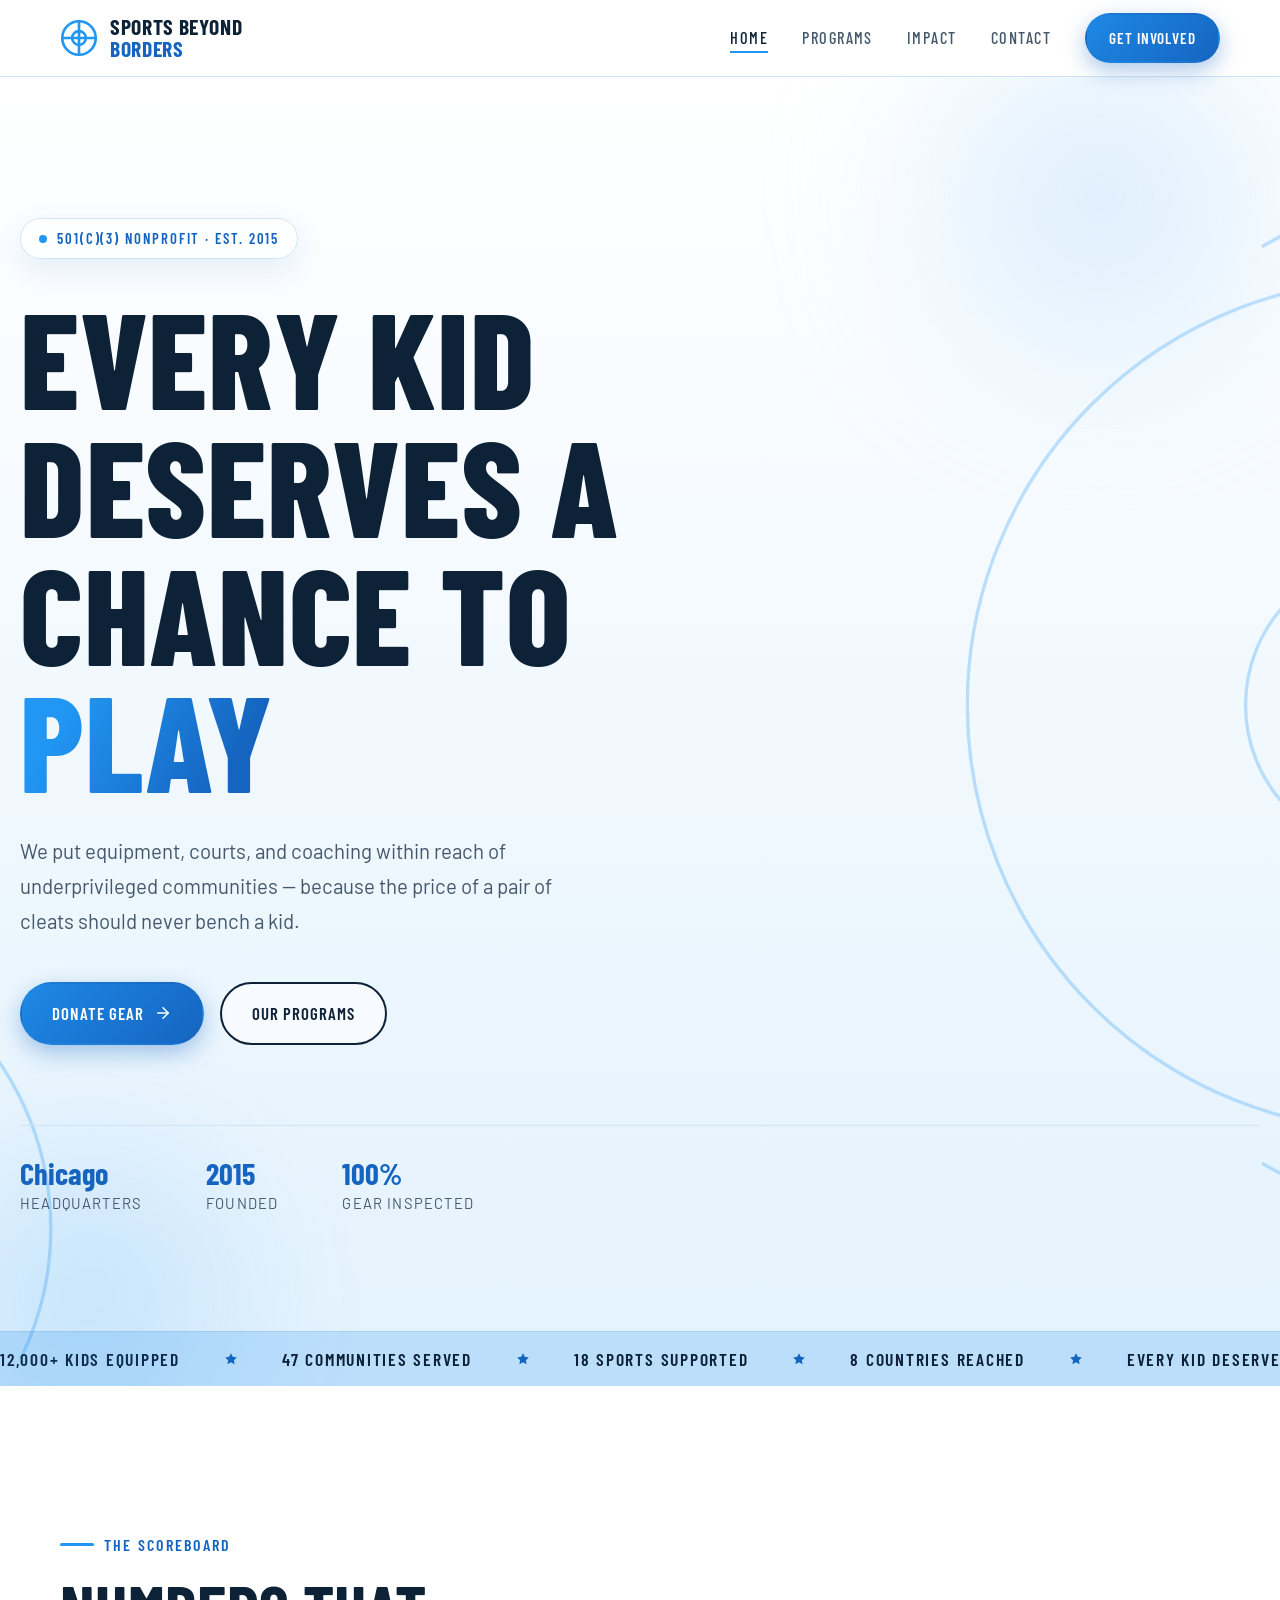
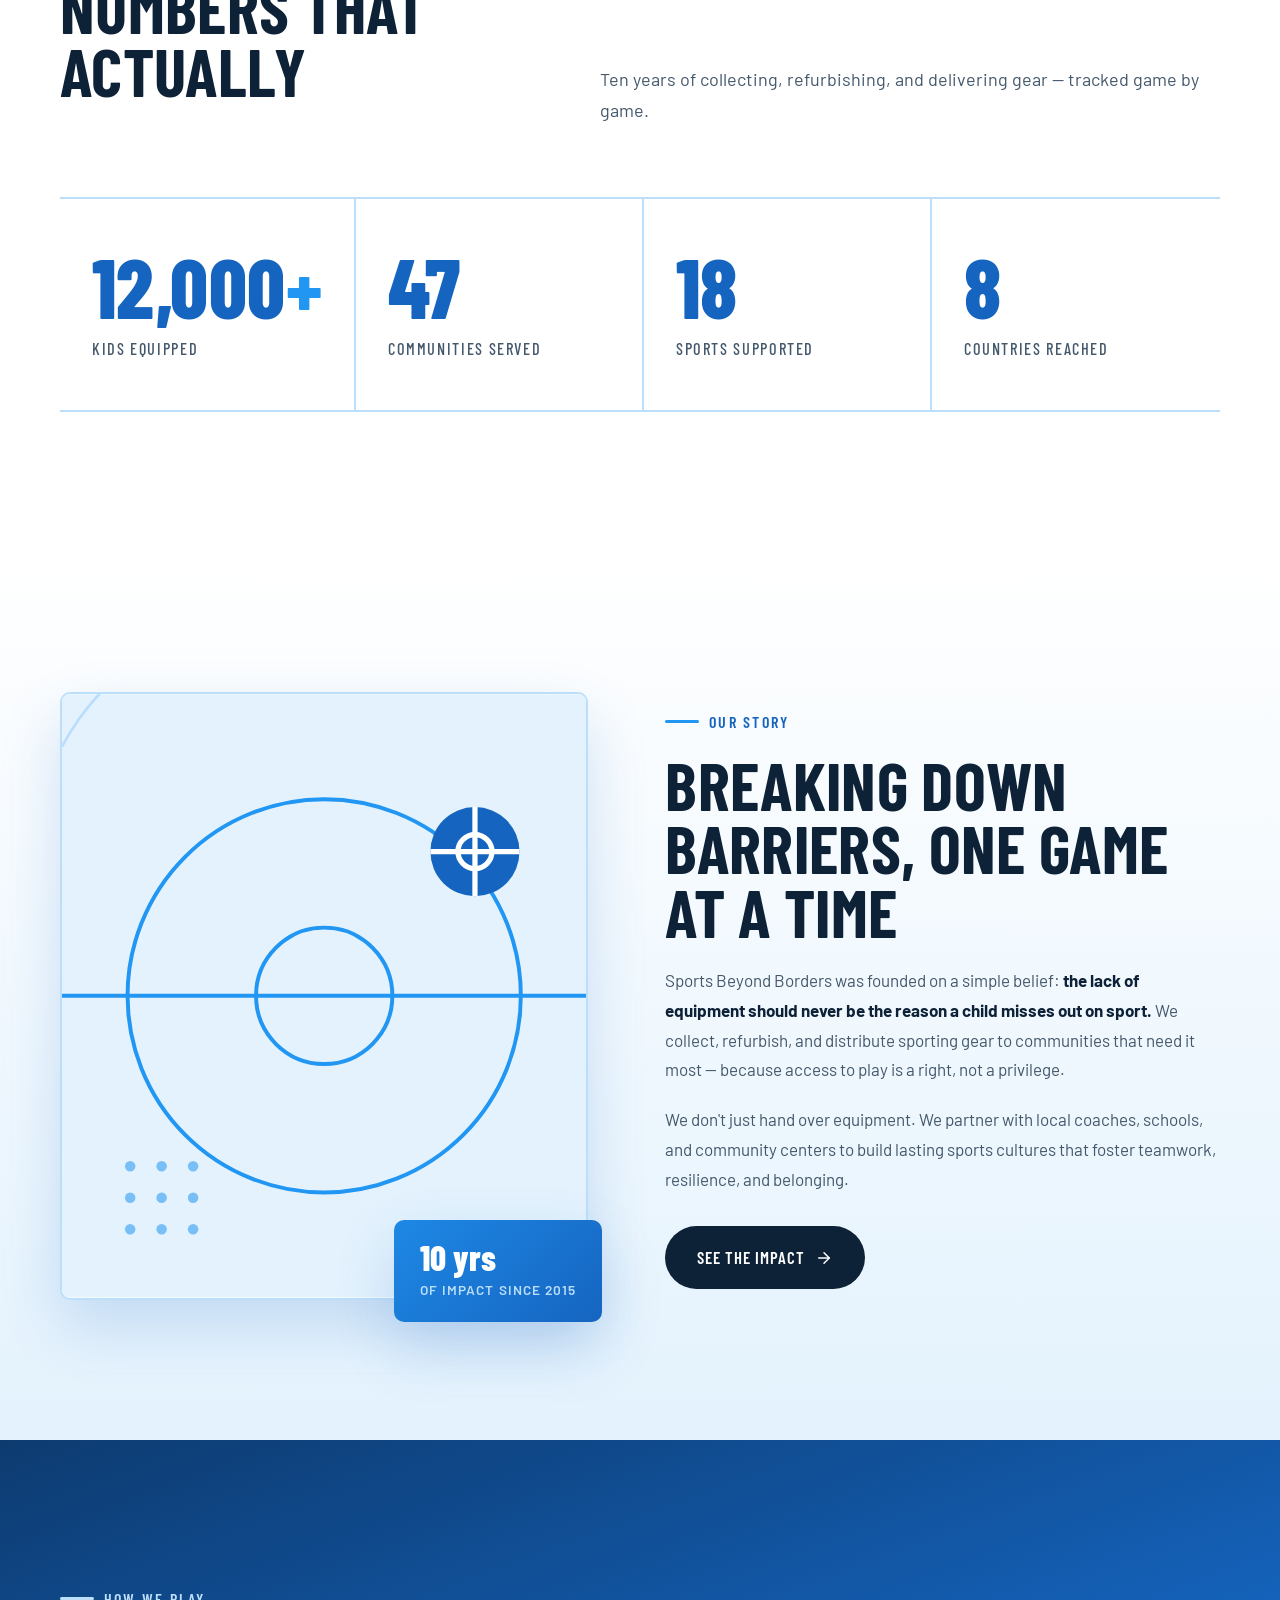
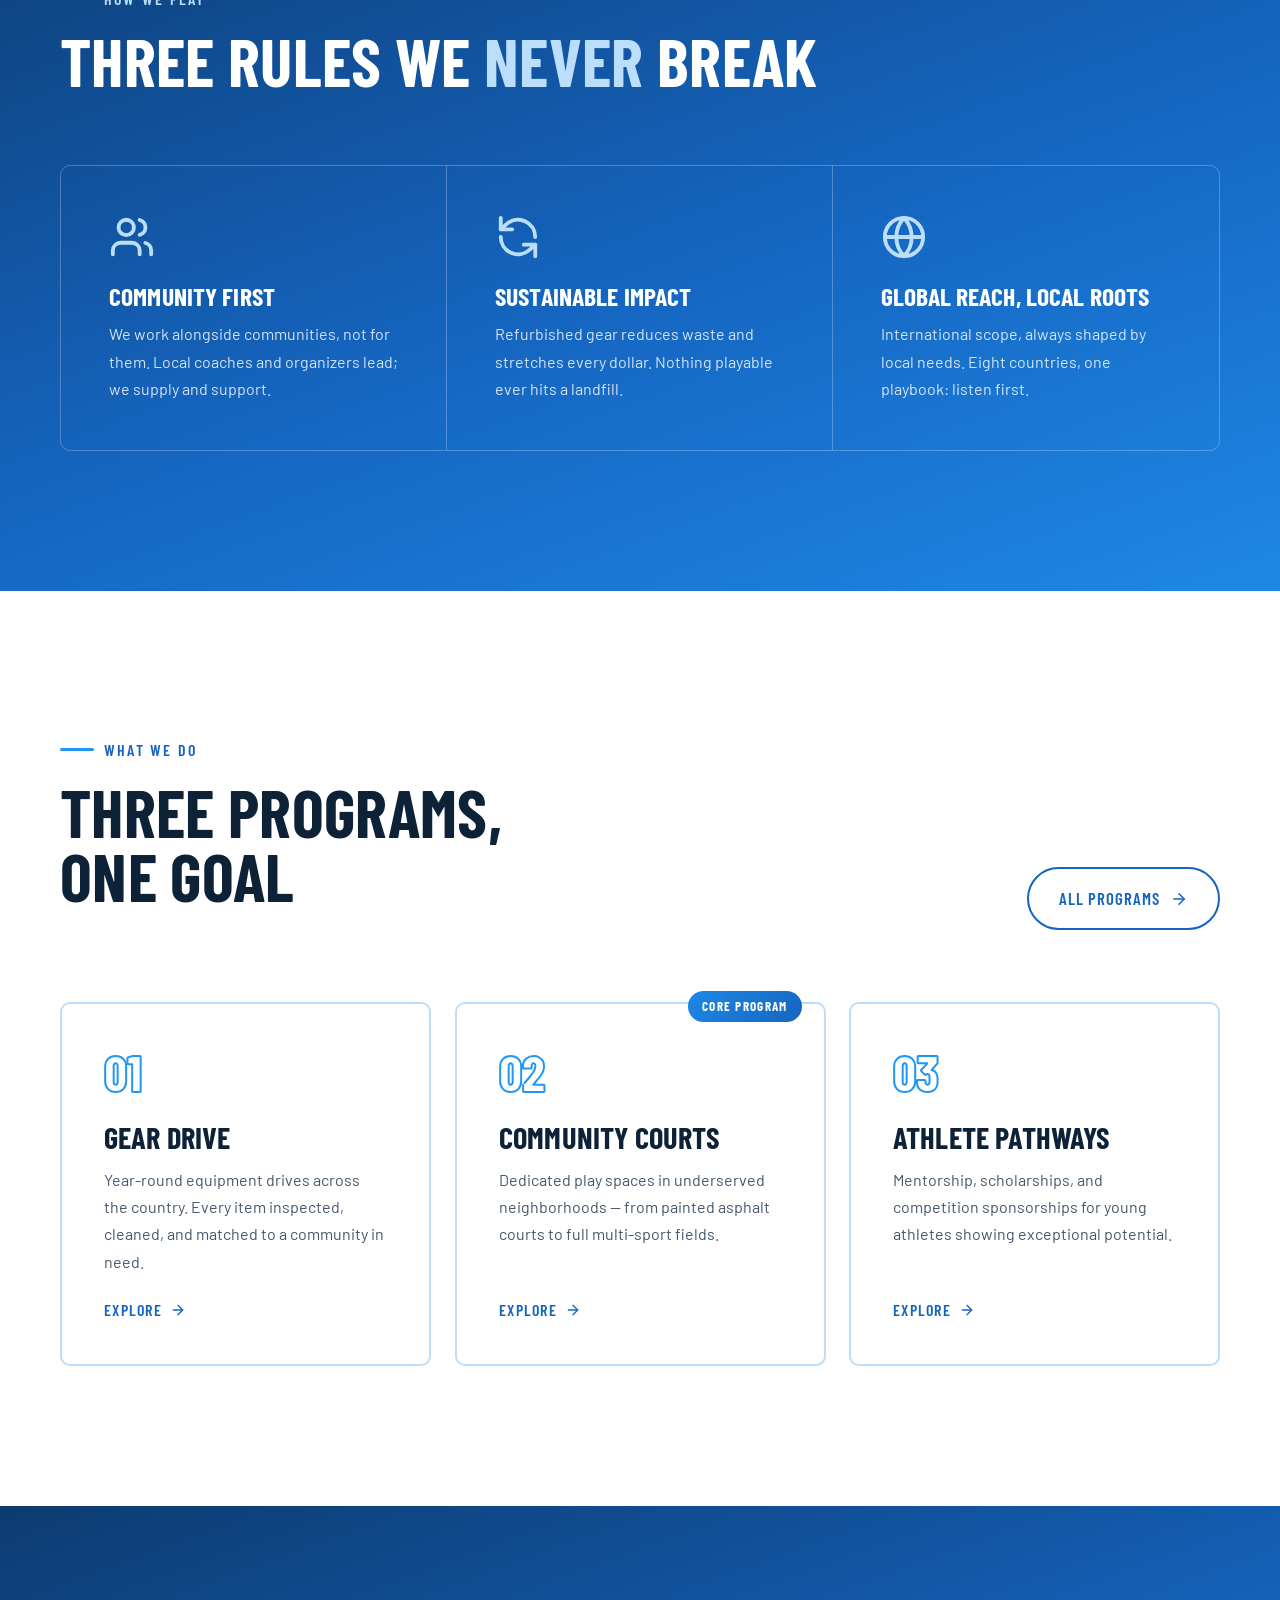
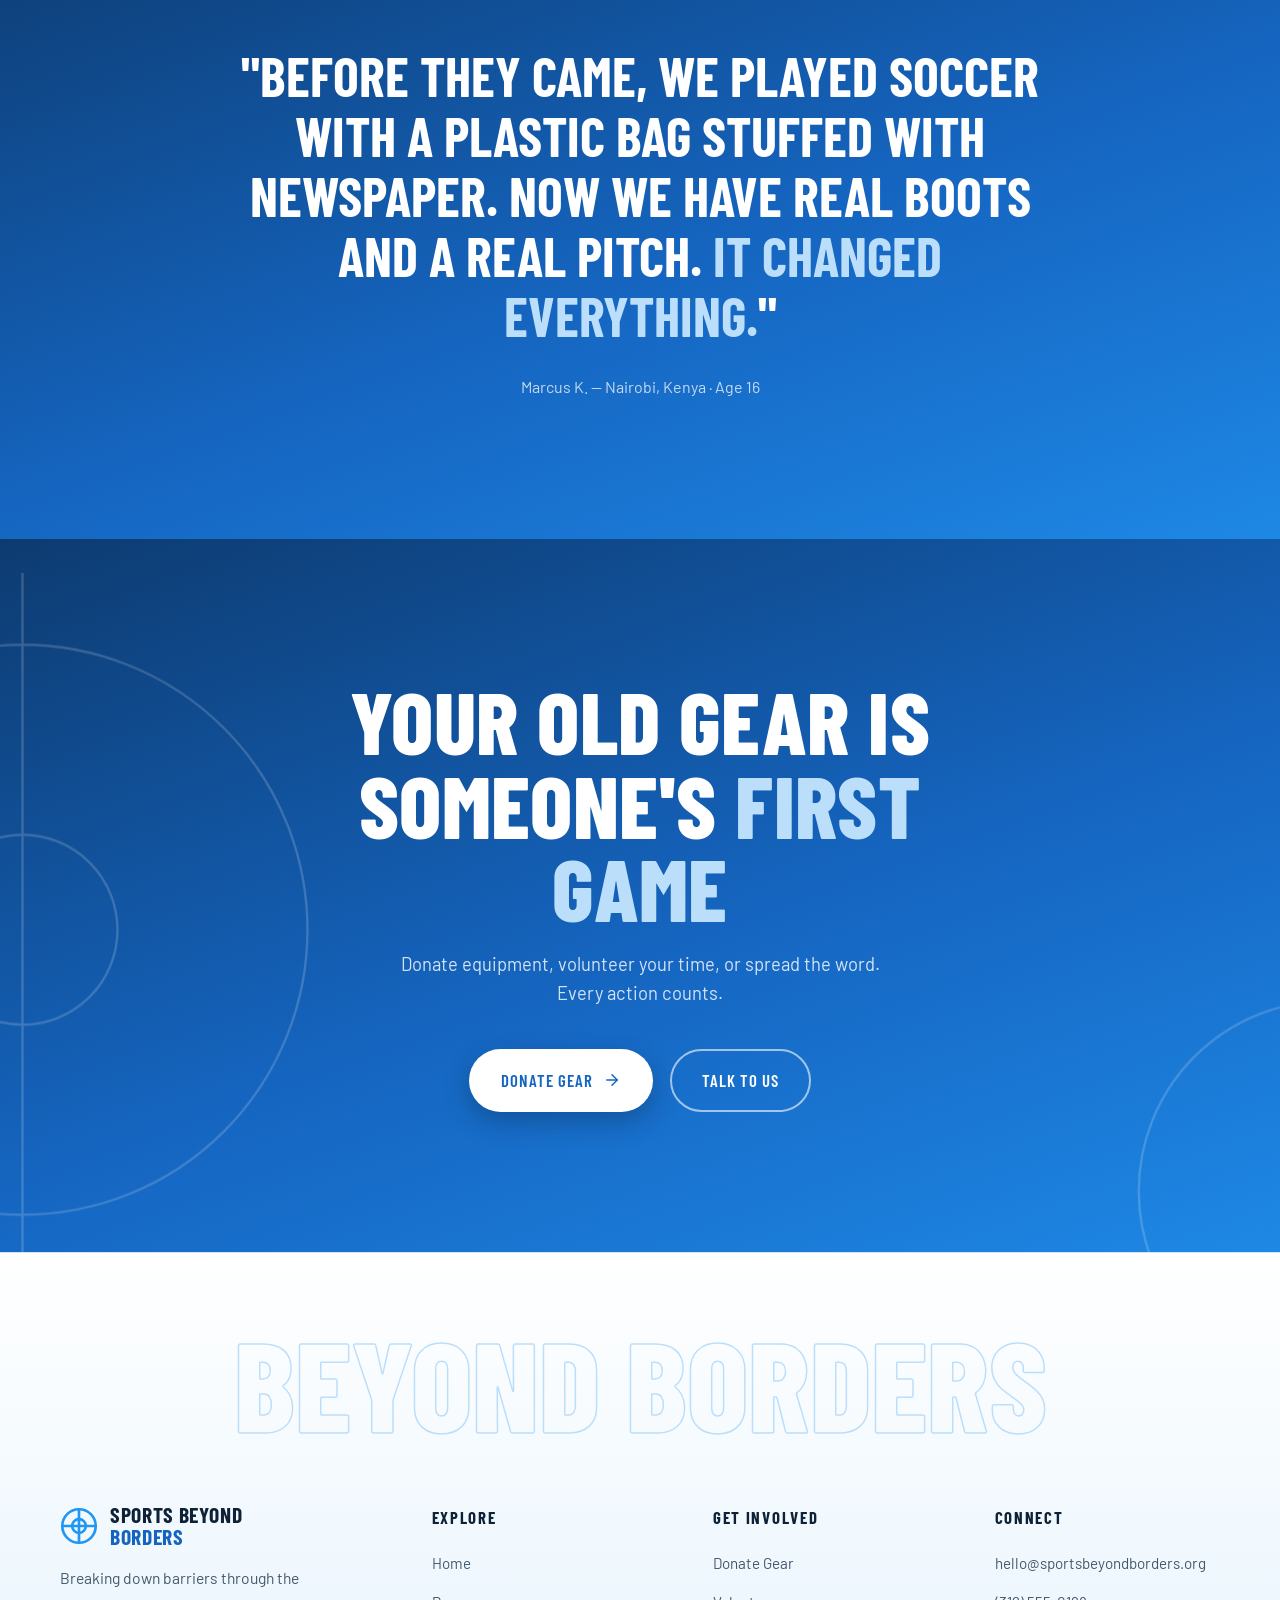
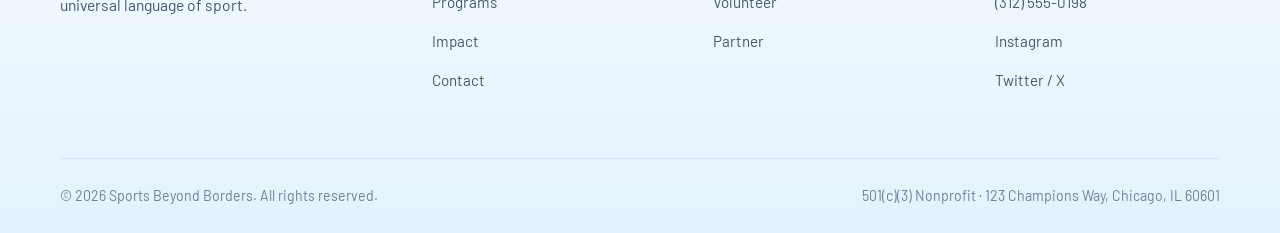
==== index.html @ edbbd021 "Rebrand to white & baby-blue palette; add signature motion Shift the palette back to the logo's whit" ====
<!DOCTYPE html>
<html lang="en">
<head>
  <meta charset="UTF-8" />
  <meta name="viewport" content="width=device-width, initial-scale=1.0" />
  <title>Sports Beyond Borders — Every Kid Deserves a Chance to Play</title>
  <meta name="description" content="Sports Beyond Borders is a 501(c)(3) nonprofit putting sports equipment, courts, and coaching within reach of underprivileged communities. 12,000+ kids equipped across 8 countries." />
  <meta property="og:title" content="Sports Beyond Borders" />
  <meta property="og:description" content="Every kid deserves a chance to play. Donate gear, volunteer, or partner with us." />
  <meta property="og:type" content="website" />
  <meta property="og:url" content="https://www.sportsbeyondborders.com/" />
  <meta name="theme-color" content="#E3F2FD" />
  <link rel="icon" href="data:image/svg+xml,%3Csvg xmlns='http://www.w3.org/2000/svg' viewBox='0 0 100 100'%3E%3Ccircle cx='50' cy='50' r='46' fill='%231E88E5'/%3E%3Cpath d='M4 50h92M50 4v92' stroke='white' stroke-width='6' fill='none'/%3E%3Ccircle cx='50' cy='50' r='20' fill='none' stroke='white' stroke-width='6'/%3E%3C/svg%3E" />
  <link rel="stylesheet" href="styles.css" />
  <link rel="preconnect" href="https://fonts.googleapis.com" />
  <link rel="preconnect" href="https://fonts.gstatic.com" crossorigin />
  <link href="https://fonts.googleapis.com/css2?family=Barlow+Condensed:wght@500;600;700;800&family=Barlow:wght@400;500;600;700&display=swap" rel="stylesheet" />
</head>
<body>

  <a class="skip-link" href="#main">Skip to main content</a>
  <div class="scroll-progress" aria-hidden="true"></div>

  <!-- NAV -->
  <header class="site-header">
    <div class="container nav-inner">
      <a href="index.html" class="logo" aria-label="Sports Beyond Borders — Home">
        <svg class="logo-mark" viewBox="0 0 100 100" aria-hidden="true">
          <circle cx="50" cy="50" r="44" fill="none" stroke="currentColor" stroke-width="7"/>
          <path d="M6 50h88M50 6v88" stroke="currentColor" stroke-width="7" fill="none"/>
          <circle cx="50" cy="50" r="18" fill="none" stroke="currentColor" stroke-width="7"/>
        </svg>
        <span>Sports Beyond<br/><em>Borders</em></span>
      </a>
      <nav aria-label="Primary">
        <ul class="nav-links">
          <li><a href="index.html" aria-current="page">Home</a></li>
          <li><a href="programs.html">Programs</a></li>
          <li><a href="impact.html">Impact</a></li>
          <li><a href="contact.html">Contact</a></li>
          <li><a href="donate.html" class="btn btn-flame">Get Involved</a></li>
        </ul>
      </nav>
      <button class="hamburger" aria-label="Toggle menu" aria-expanded="false" aria-controls="mobileMenu">
        <span></span><span></span><span></span>
      </button>
    </div>
    <nav class="mobile-menu" id="mobileMenu" aria-label="Mobile">
      <a href="index.html" aria-current="page">Home</a>
      <a href="programs.html">Programs</a>
      <a href="impact.html">Impact</a>
      <a href="contact.html">Contact</a>
      <a href="donate.html" class="btn btn-flame btn-full">Get Involved</a>
    </nav>
  </header>

  <main id="main">

    <!-- HERO -->
    <section class="hero">
      <div class="hero-glow" aria-hidden="true"></div>
      <div class="hero-court" aria-hidden="true">
        <svg viewBox="0 0 1440 800" preserveAspectRatio="xMidYMid slice" fill="none" stroke="currentColor" stroke-width="2">
          <circle cx="1180" cy="400" r="260"/>
          <circle cx="1180" cy="400" r="90"/>
          <line x1="1180" y1="0" x2="1180" y2="800"/>
          <path d="M1440 120 A 340 340 0 0 0 1100 120"/>
          <path d="M1440 680 A 340 340 0 0 1 1100 680"/>
          <circle cx="180" cy="720" r="180"/>
        </svg>
      </div>
      <div class="container hero-inner">
        <span class="hero-badge reveal"><span class="dot"></span> 501(c)(3) Nonprofit · Est. 2015</span>
        <h1 class="reveal" style="--d:.08s">Every kid<br/>deserves a<br/>chance to <span class="text-flame">play</span></h1>
        <p class="hero-sub reveal" style="--d:.16s">
          We put equipment, courts, and coaching within reach of underprivileged communities —
          because the price of a pair of cleats should never bench a kid.
        </p>
        <div class="hero-actions reveal" style="--d:.24s">
          <a href="donate.html" class="btn btn-flame">
            Donate Gear
            <svg viewBox="0 0 24 24" fill="none" stroke="currentColor" stroke-width="2" stroke-linecap="round" stroke-linejoin="round" aria-hidden="true"><path d="M5 12h14"/><path d="m12 5 7 7-7 7"/></svg>
          </a>
          <a href="programs.html" class="btn btn-outline-light">Our Programs</a>
        </div>
        <div class="hero-meta reveal" style="--d:.32s">
          <div class="hero-meta-item"><strong>Chicago</strong><span>Headquarters</span></div>
          <div class="hero-meta-item"><strong>2015</strong><span>Founded</span></div>
          <div class="hero-meta-item"><strong>100%</strong><span>Gear Inspected</span></div>
        </div>
      </div>
      <!-- TICKER -->
      <div class="ticker" aria-hidden="true">
        <div class="ticker-track">
          <span class="ticker-item">
            12,000+ kids equipped
            <svg viewBox="0 0 24 24" fill="currentColor"><polygon points="12 2 15.09 8.26 22 9.27 17 14.14 18.18 21.02 12 17.77 5.82 21.02 7 14.14 2 9.27 8.91 8.26 12 2"/></svg>
            47 communities served
            <svg viewBox="0 0 24 24" fill="currentColor"><polygon points="12 2 15.09 8.26 22 9.27 17 14.14 18.18 21.02 12 17.77 5.82 21.02 7 14.14 2 9.27 8.91 8.26 12 2"/></svg>
            18 sports supported
            <svg viewBox="0 0 24 24" fill="currentColor"><polygon points="12 2 15.09 8.26 22 9.27 17 14.14 18.18 21.02 12 17.77 5.82 21.02 7 14.14 2 9.27 8.91 8.26 12 2"/></svg>
            8 countries reached
            <svg viewBox="0 0 24 24" fill="currentColor"><polygon points="12 2 15.09 8.26 22 9.27 17 14.14 18.18 21.02 12 17.77 5.82 21.02 7 14.14 2 9.27 8.91 8.26 12 2"/></svg>
            every kid deserves a game
            <svg viewBox="0 0 24 24" fill="currentColor"><polygon points="12 2 15.09 8.26 22 9.27 17 14.14 18.18 21.02 12 17.77 5.82 21.02 7 14.14 2 9.27 8.91 8.26 12 2"/></svg>
          </span>
          <span class="ticker-item">
            12,000+ kids equipped
            <svg viewBox="0 0 24 24" fill="currentColor"><polygon points="12 2 15.09 8.26 22 9.27 17 14.14 18.18 21.02 12 17.77 5.82 21.02 7 14.14 2 9.27 8.91 8.26 12 2"/></svg>
            47 communities served
            <svg viewBox="0 0 24 24" fill="currentColor"><polygon points="12 2 15.09 8.26 22 9.27 17 14.14 18.18 21.02 12 17.77 5.82 21.02 7 14.14 2 9.27 8.91 8.26 12 2"/></svg>
            18 sports supported
            <svg viewBox="0 0 24 24" fill="currentColor"><polygon points="12 2 15.09 8.26 22 9.27 17 14.14 18.18 21.02 12 17.77 5.82 21.02 7 14.14 2 9.27 8.91 8.26 12 2"/></svg>
            8 countries reached
            <svg viewBox="0 0 24 24" fill="currentColor"><polygon points="12 2 15.09 8.26 22 9.27 17 14.14 18.18 21.02 12 17.77 5.82 21.02 7 14.14 2 9.27 8.91 8.26 12 2"/></svg>
            every kid deserves a game
            <svg viewBox="0 0 24 24" fill="currentColor"><polygon points="12 2 15.09 8.26 22 9.27 17 14.14 18.18 21.02 12 17.77 5.82 21.02 7 14.14 2 9.27 8.91 8.26 12 2"/></svg>
          </span>
        </div>
      </div>
    </section>

    <!-- STATS -->
    <section class="section" aria-label="Our impact in numbers">
      <div class="container">
        <div class="section-header split">
          <div>
            <span class="kicker">The Scoreboard</span>
            <h2 class="section-title">Numbers that<br/>actually <span class="text-outline">matter</span></h2>
          </div>
          <p class="section-sub">Ten years of collecting, refurbishing, and delivering gear — tracked game by game.</p>
        </div>
        <div class="stats-grid">
          <div class="stat-item reveal">
            <span class="stat-number"><span class="count" data-target="12000">0</span><span class="suffix">+</span></span>
            <span class="stat-label">Kids Equipped</span>
          </div>
          <div class="stat-item reveal" style="--d:.08s">
            <span class="stat-number"><span class="count" data-target="47">0</span></span>
            <span class="stat-label">Communities Served</span>
          </div>
          <div class="stat-item reveal" style="--d:.16s">
            <span class="stat-number"><span class="count" data-target="18">0</span></span>
            <span class="stat-label">Sports Supported</span>
          </div>
          <div class="stat-item reveal" style="--d:.24s">
            <span class="stat-number"><span class="count" data-target="8">0</span></span>
            <span class="stat-label">Countries Reached</span>
          </div>
        </div>
      </div>
    </section>

    <!-- STORY / ABOUT -->
    <section class="section section-ice" id="story">
      <div class="container story-grid">
        <div class="story-visual reveal">
          <div class="story-panel" aria-hidden="true">
            <svg viewBox="0 0 400 460" fill="none">
              <rect width="400" height="460" fill="#E3F2FD"/>
              <circle cx="200" cy="230" r="150" stroke="#2196F3" stroke-width="3"/>
              <circle cx="200" cy="230" r="52" stroke="#2196F3" stroke-width="3"/>
              <line x1="0" y1="230" x2="400" y2="230" stroke="#2196F3" stroke-width="3"/>
              <path d="M0 40 A 190 190 0 0 1 190 -60" stroke="#90CAF9" stroke-width="2" opacity="0.5"/>
              <path d="M400 420 A 190 190 0 0 1 210 520" stroke="#90CAF9" stroke-width="2" opacity="0.5"/>
              <circle cx="315" cy="120" r="34" fill="#1565C0"/>
              <path d="M281 120h68M315 86v68" stroke="#FFFFFF" stroke-width="4"/>
              <circle cx="315" cy="120" r="13" fill="none" stroke="#FFFFFF" stroke-width="4"/>
              <g fill="#2196F3" opacity="0.55">
                <circle cx="52" cy="360" r="4"/><circle cx="76" cy="360" r="4"/><circle cx="100" cy="360" r="4"/>
                <circle cx="52" cy="384" r="4"/><circle cx="76" cy="384" r="4"/><circle cx="100" cy="384" r="4"/>
                <circle cx="52" cy="408" r="4"/><circle cx="76" cy="408" r="4"/><circle cx="100" cy="408" r="4"/>
              </g>
            </svg>
          </div>
          <div class="story-badge">
            <strong>10 yrs</strong>
            <span>of impact since 2015</span>
          </div>
        </div>
        <div class="story-text">
          <span class="kicker">Our Story</span>
          <h2 class="section-title">Breaking down barriers, one game at a time</h2>
          <p>
            Sports Beyond Borders was founded on a simple belief: <strong>the lack of equipment should
            never be the reason a child misses out on sport.</strong> We collect, refurbish, and distribute
            sporting gear to communities that need it most — because access to play is a right, not a privilege.
          </p>
          <p>
            We don't just hand over equipment. We partner with local coaches, schools, and community
            centers to build lasting sports cultures that foster teamwork, resilience, and belonging.
          </p>
          <a href="impact.html" class="btn btn-blue" style="margin-top:12px">
            See The Impact
            <svg viewBox="0 0 24 24" fill="none" stroke="currentColor" stroke-width="2" stroke-linecap="round" stroke-linejoin="round" aria-hidden="true"><path d="M5 12h14"/><path d="m12 5 7 7-7 7"/></svg>
          </a>
        </div>
      </div>
    </section>

    <!-- VALUES -->
    <section class="section section-dark" aria-label="Our values">
      <div class="container">
        <div class="section-header">
          <span class="kicker">How We Play</span>
          <h2 class="section-title">Three rules we <span class="text-flame">never</span> break</h2>
        </div>
        <div class="values-grid">
          <div class="value-card reveal">
            <div class="value-icon">
              <svg viewBox="0 0 24 24" fill="none" stroke="currentColor" stroke-width="2" stroke-linecap="round" stroke-linejoin="round"><path d="M16 21v-2a4 4 0 0 0-4-4H6a4 4 0 0 0-4 4v2"/><circle cx="9" cy="7" r="4"/><path d="M22 21v-2a4 4 0 0 0-3-3.87"/><path d="M16 3.13a4 4 0 0 1 0 7.75"/></svg>
            </div>
            <h3>Community First</h3>
            <p>We work alongside communities, not for them. Local coaches and organizers lead; we supply and support.</p>
          </div>
          <div class="value-card reveal" style="--d:.1s">
            <div class="value-icon">
              <svg viewBox="0 0 24 24" fill="none" stroke="currentColor" stroke-width="2" stroke-linecap="round" stroke-linejoin="round"><path d="M3 2v6h6"/><path d="M21 12A9 9 0 0 0 6 5.3L3 8"/><path d="M21 22v-6h-6"/><path d="M3 12a9 9 0 0 0 15 6.7l3-2.7"/></svg>
            </div>
            <h3>Sustainable Impact</h3>
            <p>Refurbished gear reduces waste and stretches every dollar. Nothing playable ever hits a landfill.</p>
          </div>
          <div class="value-card reveal" style="--d:.2s">
            <div class="value-icon">
              <svg viewBox="0 0 24 24" fill="none" stroke="currentColor" stroke-width="2" stroke-linecap="round" stroke-linejoin="round"><circle cx="12" cy="12" r="10"/><path d="M12 2a14.5 14.5 0 0 0 0 20 14.5 14.5 0 0 0 0-20"/><path d="M2 12h20"/></svg>
            </div>
            <h3>Global Reach, Local Roots</h3>
            <p>International scope, always shaped by local needs. Eight countries, one playbook: listen first.</p>
          </div>
        </div>
      </div>
    </section>

    <!-- PROGRAMS TEASER -->
    <section class="section">
      <div class="container">
        <div class="section-header split">
          <div>
            <span class="kicker">What We Do</span>
            <h2 class="section-title">Three programs,<br/>one goal</h2>
          </div>
          <a href="programs.html" class="btn btn-outline">
            All Programs
            <svg viewBox="0 0 24 24" fill="none" stroke="currentColor" stroke-width="2" stroke-linecap="round" stroke-linejoin="round" aria-hidden="true"><path d="M5 12h14"/><path d="m12 5 7 7-7 7"/></svg>
          </a>
        </div>
        <div class="programs-grid">
          <a href="programs.html#gear-drive" class="program-card reveal">
            <span class="program-num">01</span>
            <h3>Gear Drive</h3>
            <p>Year-round equipment drives across the country. Every item inspected, cleaned, and matched to a community in need.</p>
            <span class="program-link">Explore
              <svg viewBox="0 0 24 24" fill="none" stroke="currentColor" stroke-width="2" stroke-linecap="round" stroke-linejoin="round" aria-hidden="true"><path d="M5 12h14"/><path d="m12 5 7 7-7 7"/></svg>
            </span>
          </a>
          <a href="programs.html#community-courts" class="program-card reveal" style="--d:.1s">
            <span class="program-tag">Core Program</span>
            <span class="program-num">02</span>
            <h3>Community Courts</h3>
            <p>Dedicated play spaces in underserved neighborhoods — from painted asphalt courts to full multi-sport fields.</p>
            <span class="program-link">Explore
              <svg viewBox="0 0 24 24" fill="none" stroke="currentColor" stroke-width="2" stroke-linecap="round" stroke-linejoin="round" aria-hidden="true"><path d="M5 12h14"/><path d="m12 5 7 7-7 7"/></svg>
            </span>
          </a>
          <a href="programs.html#athlete-pathways" class="program-card reveal" style="--d:.2s">
            <span class="program-num">03</span>
            <h3>Athlete Pathways</h3>
            <p>Mentorship, scholarships, and competition sponsorships for young athletes showing exceptional potential.</p>
            <span class="program-link">Explore
              <svg viewBox="0 0 24 24" fill="none" stroke="currentColor" stroke-width="2" stroke-linecap="round" stroke-linejoin="round" aria-hidden="true"><path d="M5 12h14"/><path d="m12 5 7 7-7 7"/></svg>
            </span>
          </a>
        </div>
      </div>
    </section>

    <!-- PULL QUOTE -->
    <section class="section section-dark">
      <div class="container pull-quote reveal">
        <blockquote>
          "Before they came, we played soccer with a plastic bag stuffed with newspaper.
          Now we have real boots and a real pitch. <em>It changed everything.</em>"
        </blockquote>
        <cite>Marcus K. — Nairobi, Kenya · Age 16</cite>
      </div>
    </section>

    <!-- CTA -->
    <section class="cta-banner">
      <div class="hero-court" aria-hidden="true">
        <svg viewBox="0 0 1440 600" preserveAspectRatio="xMidYMid slice" fill="none" stroke="currentColor" stroke-width="2">
          <circle cx="200" cy="300" r="240"/>
          <circle cx="200" cy="300" r="80"/>
          <line x1="200" y1="0" x2="200" y2="600"/>
          <circle cx="1300" cy="520" r="160"/>
        </svg>
      </div>
      <div class="container cta-inner">
        <h2 class="reveal">Your old gear is<br/>someone's <span class="text-flame">first game</span></h2>
        <p class="reveal" style="--d:.1s">Donate equipment, volunteer your time, or spread the word. Every action counts.</p>
        <div class="cta-actions reveal" style="--d:.2s">
          <a href="donate.html" class="btn btn-flame">Donate Gear
            <svg viewBox="0 0 24 24" fill="none" stroke="currentColor" stroke-width="2" stroke-linecap="round" stroke-linejoin="round" aria-hidden="true"><path d="M5 12h14"/><path d="m12 5 7 7-7 7"/></svg>
          </a>
          <a href="contact.html" class="btn btn-outline-light">Talk To Us</a>
        </div>
      </div>
    </section>

  </main>

  <!-- FOOTER -->
  <footer class="site-footer">
    <div class="footer-word" aria-hidden="true">Beyond Borders</div>
    <div class="container">
      <div class="footer-inner">
        <div class="footer-brand">
          <a href="index.html" class="logo" aria-label="Sports Beyond Borders — Home">
            <svg class="logo-mark" viewBox="0 0 100 100" aria-hidden="true">
              <circle cx="50" cy="50" r="44" fill="none" stroke="currentColor" stroke-width="7"/>
              <path d="M6 50h88M50 6v88" stroke="currentColor" stroke-width="7" fill="none"/>
              <circle cx="50" cy="50" r="18" fill="none" stroke="currentColor" stroke-width="7"/>
            </svg>
            <span>Sports Beyond<br/><em>Borders</em></span>
          </a>
          <p>Breaking down barriers through the universal language of sport.</p>
        </div>
        <div class="footer-col">
          <h4>Explore</h4>
          <ul>
            <li><a href="index.html">Home</a></li>
            <li><a href="programs.html">Programs</a></li>
            <li><a href="impact.html">Impact</a></li>
            <li><a href="contact.html">Contact</a></li>
          </ul>
        </div>
        <div class="footer-col">
          <h4>Get Involved</h4>
          <ul>
            <li><a href="donate.html">Donate Gear</a></li>
            <li><a href="donate.html#volunteer">Volunteer</a></li>
            <li><a href="donate.html#partner">Partner</a></li>
          </ul>
        </div>
        <div class="footer-col">
          <h4>Connect</h4>
          <ul>
            <li><a href="mailto:hello@sportsbeyondborders.org">hello@sportsbeyondborders.org</a></li>
            <li><a href="tel:+13125550198">(312) 555-0198</a></li>
            <li><a href="#" rel="noopener">Instagram</a></li>
            <li><a href="#" rel="noopener">Twitter / X</a></li>
          </ul>
        </div>
      </div>
      <div class="footer-bottom">
        <p>© 2026 Sports Beyond Borders. All rights reserved.</p>
        <p>501(c)(3) Nonprofit · 123 Champions Way, Chicago, IL 60601</p>
      </div>
    </div>
  </footer>

  <script src="script.js"></script>
</body>
</html>
---- styles.css ----
/* ============================================================
   SPORTS BEYOND BORDERS — Sport Editorial, White & Baby Blue
   ============================================================ */

*, *::before, *::after { box-sizing: border-box; margin: 0; padding: 0; }

:root {
  /* Logo palette — white & baby blue, evolved */
  --white: #FFFFFF;
  --ice: #E3F2FD;          /* pale blue tint */
  --baby: #BBDEFB;         /* baby blue */
  --sky: #90CAF9;
  --blue: #2196F3;         /* brand blue */
  --blue-deep: #1565C0;    /* buttons / links / accents on light */
  --blue-navy: #0D3B70;    /* dark end of gradient sections */
  --navy: #0D2137;         /* headings / text */
  --slate: #44586C;        /* muted body text */
  --line: #CDE4F9;
  --line-light: rgba(255,255,255,0.25);

  --grad-blue: linear-gradient(160deg, var(--blue-navy) 0%, var(--blue-deep) 55%, #1E88E5 100%);
  --grad-btn: linear-gradient(135deg, #1E88E5, var(--blue-deep));
  --grad-sky: linear-gradient(180deg, var(--white) 0%, var(--ice) 100%);

  --font-display: 'Barlow Condensed', 'Arial Narrow', sans-serif;
  --font-body: 'Barlow', system-ui, sans-serif;

  --radius: 10px;
  --shadow: 0 10px 30px rgba(21, 101, 192, 0.10);
  --shadow-lg: 0 26px 60px rgba(21, 101, 192, 0.18);

  --space-section: clamp(88px, 12vw, 140px);
  --dur: 0.25s;
  --ease: cubic-bezier(0.22, 1, 0.36, 1);
}

html { scroll-behavior: smooth; }

body {
  font-family: var(--font-body);
  color: var(--navy);
  background: var(--white);
  line-height: 1.6;
  font-size: 1.0625rem;
  overflow-x: hidden;
  -webkit-font-smoothing: antialiased;
}

img, svg { display: block; max-width: 100%; }
a { text-decoration: none; color: inherit; }
ul { list-style: none; }
button { font-family: inherit; }

.container {
  max-width: 1240px;
  margin: 0 auto;
  padding: 0 clamp(20px, 4vw, 40px);
}

.section { padding: var(--space-section) 0; }
.section-dark { background: var(--grad-blue); color: var(--white); }
.section-ice { background: var(--grad-sky); }

/* Accessibility helpers */
.skip-link {
  position: absolute;
  left: -999px;
  top: 0;
  z-index: 999;
  background: var(--blue-deep);
  color: var(--white);
  font-weight: 700;
  padding: 12px 20px;
}
.skip-link:focus { left: 0; }

:focus-visible {
  outline: 3px solid var(--blue-deep);
  outline-offset: 3px;
}
.section-dark :focus-visible, .cta-banner :focus-visible, .contact-form :focus-visible {
  outline-color: var(--baby);
}

/* Scroll progress */
.scroll-progress {
  position: fixed;
  top: 0; left: 0;
  height: 3px;
  width: 0;
  background: linear-gradient(90deg, var(--baby), var(--blue-deep));
  z-index: 300;
  pointer-events: none;
}

/* ---- TYPE ---- */
.display, h1, h2, h3, .stat-number, .big-number {
  font-family: var(--font-display);
  text-transform: uppercase;
  line-height: 0.95;
  letter-spacing: 0.005em;
  font-weight: 700;
}

.kicker {
  display: inline-flex;
  align-items: center;
  gap: 10px;
  font-family: var(--font-display);
  text-transform: uppercase;
  font-weight: 600;
  font-size: 1rem;
  letter-spacing: 0.14em;
  color: var(--blue-deep);
  margin-bottom: 18px;
}
.kicker::before {
  content: '';
  width: 34px;
  height: 3px;
  background: var(--blue);
  border-radius: 2px;
}
.section-dark .kicker, .page-hero .kicker { color: var(--baby); }
.section-dark .kicker::before, .page-hero .kicker::before { background: var(--baby); }
.page-hero .kicker { color: var(--blue-deep); }
.page-hero .kicker::before { background: var(--blue); }

.section-title {
  font-size: clamp(2.4rem, 5.4vw, 4.2rem);
  margin-bottom: 22px;
}
.section-sub {
  color: var(--slate);
  font-size: 1.125rem;
  max-width: 620px;
  line-height: 1.7;
}
.section-dark .section-sub { color: rgba(255,255,255,0.82); }

.section-header { margin-bottom: clamp(44px, 6vw, 72px); }
.section-header.split {
  display: flex;
  align-items: flex-end;
  justify-content: space-between;
  gap: 32px;
  flex-wrap: wrap;
}

.text-outline {
  color: transparent;
  -webkit-text-stroke: 2px currentColor;
}
/* Accent word — gradient blue on light, baby blue on blue sections */
.text-flame {
  background: linear-gradient(120deg, var(--blue) 20%, var(--blue-deep) 80%);
  -webkit-background-clip: text;
  background-clip: text;
  color: transparent;
}
.section-dark .text-flame,
.cta-banner .text-flame {
  background: none;
  color: var(--baby);
}
.text-blue { color: var(--blue-deep); }

/* ---- BUTTONS ---- */
.btn {
  display: inline-flex;
  align-items: center;
  justify-content: center;
  gap: 10px;
  padding: 16px 30px;
  font-family: var(--font-display);
  text-transform: uppercase;
  font-weight: 600;
  font-size: 1.05rem;
  letter-spacing: 0.06em;
  border: 2px solid transparent;
  border-radius: 50px;
  cursor: pointer;
  transition: transform var(--dur) var(--ease), background var(--dur), color var(--dur), border-color var(--dur), box-shadow var(--dur);
}
.btn svg { width: 18px; height: 18px; transition: transform var(--dur) var(--ease); }
.btn:hover svg { transform: translateX(4px); }

.btn-flame {
  background: var(--grad-btn);
  color: var(--white);
  box-shadow: 0 8px 22px rgba(21, 101, 192, 0.35);
}
.btn-flame:hover { transform: translateY(-2px); box-shadow: 0 14px 30px rgba(21, 101, 192, 0.45); }
.btn-blue { background: var(--navy); color: var(--white); }
.btn-blue:hover { background: var(--blue-deep); transform: translateY(-2px); box-shadow: var(--shadow); }
.btn-outline { border-color: var(--blue-deep); color: var(--blue-deep); background: transparent; }
.btn-outline:hover { background: var(--blue-deep); color: var(--white); }
.btn-outline-light { border-color: var(--navy); color: var(--navy); background: rgba(255,255,255,0.6); }
.btn-outline-light:hover { background: var(--navy); color: var(--white); }
.section-dark .btn-outline-light,
.cta-banner .btn-outline-light {
  border-color: rgba(255,255,255,0.6);
  color: var(--white);
  background: transparent;
}
.section-dark .btn-outline-light:hover,
.cta-banner .btn-outline-light:hover { background: var(--white); color: var(--blue-deep); border-color: var(--white); }
.cta-banner .btn-flame {
  background: var(--white);
  color: var(--blue-deep);
  box-shadow: 0 10px 26px rgba(7, 30, 60, 0.3);
}
.btn-full { width: 100%; }

/* Magnetic buttons (JS sets --mx/--my) */
.magnetic { will-change: transform; }

/* ---- HEADER / NAV ---- */
.site-header {
  position: sticky;
  top: 0;
  z-index: 200;
  background: rgba(255,255,255,0.85);
  backdrop-filter: blur(14px);
  border-bottom: 1px solid var(--line);
  color: var(--navy);
}
.nav-inner {
  display: flex;
  align-items: center;
  justify-content: space-between;
  height: 76px;
  gap: 24px;
}
.logo {
  display: flex;
  align-items: center;
  gap: 12px;
  font-family: var(--font-display);
  text-transform: uppercase;
  font-weight: 700;
  font-size: 1.35rem;
  letter-spacing: 0.03em;
  line-height: 1;
}
.logo-mark {
  width: 38px;
  height: 38px;
  flex-shrink: 0;
  color: var(--blue);
}
.logo span em { font-style: normal; color: var(--blue-deep); }

.nav-links {
  display: flex;
  align-items: center;
  gap: 34px;
}
.nav-links a:not(.btn) {
  font-family: var(--font-display);
  text-transform: uppercase;
  font-weight: 500;
  font-size: 1.02rem;
  letter-spacing: 0.09em;
  color: var(--slate);
  padding: 6px 0;
  position: relative;
  transition: color var(--dur);
}
.nav-links a:not(.btn)::after {
  content: '';
  position: absolute;
  left: 0; bottom: 0;
  width: 100%;
  height: 2px;
  background: var(--blue);
  transform: scaleX(0);
  transform-origin: left;
  transition: transform var(--dur) var(--ease);
}
.nav-links a:not(.btn):hover,
.nav-links a[aria-current="page"] { color: var(--navy); }
.nav-links a:not(.btn):hover::after,
.nav-links a[aria-current="page"]::after { transform: scaleX(1); }
.nav-links .btn { padding: 11px 22px; font-size: 0.95rem; }

.hamburger {
  display: none;
  flex-direction: column;
  justify-content: center;
  gap: 6px;
  width: 44px;
  height: 44px;
  background: none;
  border: none;
  cursor: pointer;
  align-items: center;
}
.hamburger span {
  display: block;
  width: 26px;
  height: 2px;
  background: var(--navy);
  transition: transform var(--dur) var(--ease), opacity var(--dur);
}
.hamburger[aria-expanded="true"] span:nth-child(1) { transform: translateY(8px) rotate(45deg); }
.hamburger[aria-expanded="true"] span:nth-child(2) { opacity: 0; }
.hamburger[aria-expanded="true"] span:nth-child(3) { transform: translateY(-8px) rotate(-45deg); }

.mobile-menu {
  display: none;
  background: var(--white);
  border-top: 1px solid var(--line);
  padding: 12px 24px 28px;
}
.mobile-menu.open { display: block; }
.mobile-menu a {
  display: block;
  padding: 14px 4px;
  font-family: var(--font-display);
  text-transform: uppercase;
  font-weight: 600;
  font-size: 1.3rem;
  letter-spacing: 0.06em;
  color: var(--slate);
  border-bottom: 1px solid var(--line);
}
.mobile-menu a:hover, .mobile-menu a[aria-current="page"] { color: var(--blue-deep); }
.mobile-menu .btn { margin-top: 18px; border: none; color: var(--white); }

/* ---- TICKER / MARQUEE ---- */
.ticker {
  overflow: hidden;
  background: var(--baby);
  color: var(--navy);
  border-top: 1px solid rgba(13, 33, 55, 0.08);
  padding: 13px 0;
  white-space: nowrap;
}
.ticker-track {
  display: inline-flex;
  align-items: center;
  gap: 44px;
  padding-right: 44px;
  animation: ticker 28s linear infinite;
  will-change: transform;
}
.ticker-item {
  display: inline-flex;
  align-items: center;
  gap: 44px;
  font-family: var(--font-display);
  text-transform: uppercase;
  font-weight: 600;
  font-size: 1.1rem;
  letter-spacing: 0.1em;
}
.ticker-item svg { width: 14px; height: 14px; flex-shrink: 0; color: var(--blue-deep); }
@keyframes ticker {
  from { transform: translateX(0); }
  to   { transform: translateX(-50%); }
}

/* ---- FLOATING BLOBS ---- */
.hero::before, .hero::after,
.page-hero::before, .page-hero::after {
  content: '';
  position: absolute;
  border-radius: 50%;
  filter: blur(60px);
  opacity: 0.55;
  pointer-events: none;
  animation: float 14s ease-in-out infinite alternate;
}
.hero::before, .page-hero::before {
  width: 520px; height: 520px;
  background: radial-gradient(circle, var(--baby), transparent 70%);
  top: -140px; right: -80px;
}
.hero::after, .page-hero::after {
  width: 420px; height: 420px;
  background: radial-gradient(circle, rgba(33,150,243,0.35), transparent 70%);
  bottom: -120px; left: -120px;
  animation-delay: -7s;
}
@keyframes float {
  from { transform: translate3d(0, 0, 0) scale(1); }
  to   { transform: translate3d(40px, 36px, 0) scale(1.12); }
}

/* ---- HERO (HOME) ---- */
.hero {
  position: relative;
  background: var(--grad-sky);
  color: var(--navy);
  overflow: hidden;
}
.hero-court {
  position: absolute;
  inset: 0;
  pointer-events: none;
  color: var(--blue);
  opacity: 0.28;
  will-change: transform;
}
.hero-court svg { width: 100%; height: 100%; }
.hero-glow { display: none; }
.hero-inner {
  position: relative;
  z-index: 2;
  padding: clamp(84px, 11vw, 150px) 0 clamp(72px, 9vw, 120px);
}
.hero-badge {
  display: inline-flex;
  align-items: center;
  gap: 10px;
  border: 1px solid var(--line);
  background: rgba(255,255,255,0.75);
  border-radius: 50px;
  padding: 8px 18px;
  font-family: var(--font-display);
  text-transform: uppercase;
  font-weight: 600;
  font-size: 0.92rem;
  letter-spacing: 0.13em;
  color: var(--blue-deep);
  margin-bottom: 34px;
  box-shadow: var(--shadow);
}
.hero-badge .dot {
  width: 8px; height: 8px;
  border-radius: 50%;
  background: var(--blue);
  animation: pulse 2.4s ease-in-out infinite;
}
@keyframes pulse {
  0%, 100% { box-shadow: 0 0 0 0 rgba(33,150,243,0.5); }
  50% { box-shadow: 0 0 0 7px rgba(33,150,243,0); }
}
.hero h1 {
  font-size: clamp(3.4rem, 10.5vw, 8.5rem);
  font-weight: 800;
  max-width: 12ch;
  margin-bottom: 30px;
}
/* Split-headline animation (JS wraps words in .w > .c spans) */
.split-ready .w { display: inline-block; overflow: hidden; vertical-align: top; }
.split-ready .c {
  display: inline-block;
  transform: translateY(110%);
  animation: riseIn 0.7s var(--ease) forwards;
  animation-delay: var(--cd, 0s);
}
@keyframes riseIn { to { transform: translateY(0); } }
.hero-sub {
  font-size: clamp(1.1rem, 1.6vw, 1.3rem);
  color: var(--slate);
  max-width: 560px;
  line-height: 1.7;
  margin-bottom: 44px;
}
.hero-actions { display: flex; gap: 16px; flex-wrap: wrap; }
.hero-meta {
  display: flex;
  gap: clamp(28px, 5vw, 64px);
  margin-top: clamp(48px, 7vw, 80px);
  padding-top: 32px;
  border-top: 1px solid var(--line);
  flex-wrap: wrap;
}
.hero-meta-item strong {
  display: block;
  font-family: var(--font-display);
  font-weight: 700;
  font-size: 1.9rem;
  line-height: 1;
  color: var(--blue-deep);
}
.hero-meta-item span {
  font-size: 0.92rem;
  color: var(--slate);
  text-transform: uppercase;
  letter-spacing: 0.08em;
}

/* ---- PAGE HERO (SUBPAGES) ---- */
.page-hero {
  position: relative;
  background: var(--grad-sky);
  color: var(--navy);
  overflow: hidden;
  padding: clamp(68px, 9vw, 120px) 0;
}
.page-hero .hero-court { opacity: 0.22; }
.page-hero h1 {
  font-size: clamp(3rem, 8.5vw, 6.5rem);
  font-weight: 800;
  max-width: 14ch;
  margin-bottom: 22px;
  position: relative;
  z-index: 2;
}
.page-hero .section-sub {
  position: relative;
  z-index: 2;
}
.page-hero .kicker { position: relative; z-index: 2; }

/* ---- STATS ---- */
.stats-grid {
  display: grid;
  grid-template-columns: repeat(4, 1fr);
  border-top: 2px solid var(--baby);
}
.stat-item {
  padding: clamp(28px, 4vw, 48px) clamp(18px, 2.5vw, 32px);
  border-bottom: 2px solid var(--baby);
  border-right: 2px solid var(--baby);
  transition: background var(--dur);
}
.stat-item:hover { background: var(--ice); }
.stat-item:nth-child(4n) { border-right: none; }
.stat-number {
  font-size: clamp(3rem, 6.5vw, 5.4rem);
  font-weight: 800;
  color: var(--blue-deep);
  display: flex;
  align-items: baseline;
}
.stat-number .suffix { color: var(--blue); }
.stat-label {
  display: block;
  margin-top: 10px;
  font-family: var(--font-display);
  text-transform: uppercase;
  letter-spacing: 0.1em;
  font-weight: 500;
  font-size: 1.02rem;
  color: var(--slate);
}

/* ---- STORY / ABOUT ---- */
.story-grid {
  display: grid;
  grid-template-columns: 1fr 1.05fr;
  gap: clamp(40px, 6vw, 88px);
  align-items: center;
}
.story-visual { position: relative; }
.story-panel {
  background: var(--white);
  border: 2px solid var(--baby);
  border-radius: var(--radius);
  overflow: hidden;
  position: relative;
  aspect-ratio: 4 / 4.6;
  box-shadow: var(--shadow-lg);
}
.story-panel svg { width: 100%; height: 100%; }
.story-badge {
  position: absolute;
  bottom: -22px;
  right: -14px;
  background: var(--grad-btn);
  color: var(--white);
  padding: 20px 26px;
  border-radius: var(--radius);
  box-shadow: var(--shadow-lg);
  text-align: left;
}
.story-badge strong {
  display: block;
  font-family: var(--font-display);
  font-weight: 800;
  font-size: 2.2rem;
  line-height: 1;
}
.story-badge span {
  font-size: 0.85rem;
  font-weight: 600;
  text-transform: uppercase;
  letter-spacing: 0.08em;
  color: var(--baby);
}
.story-text p { color: var(--slate); margin-bottom: 20px; line-height: 1.75; }
.story-text p strong { color: var(--navy); }

/* ---- VALUES (blue gradient section) ---- */
.values-grid {
  display: grid;
  grid-template-columns: repeat(3, 1fr);
  gap: 0;
  border: 1px solid var(--line-light);
  border-radius: var(--radius);
  overflow: hidden;
}
.value-card {
  padding: clamp(30px, 4vw, 48px);
  border-right: 1px solid var(--line-light);
  transition: background var(--dur);
}
.value-card:last-child { border-right: none; }
.value-card:hover { background: rgba(255,255,255,0.08); }
.value-icon {
  width: 46px; height: 46px;
  color: var(--baby);
  margin-bottom: 24px;
}
.value-icon svg { width: 100%; height: 100%; }
.value-card h3 { font-size: 1.6rem; margin-bottom: 12px; }
.value-card p { color: rgba(255,255,255,0.82); font-size: 1rem; line-height: 1.7; }

/* ---- PROGRAM CARDS (teasers) ---- */
.programs-grid {
  display: grid;
  grid-template-columns: repeat(3, 1fr);
  gap: 24px;
}
.program-card {
  position: relative;
  display: flex;
  flex-direction: column;
  background: var(--white);
  border: 2px solid var(--baby);
  border-radius: var(--radius);
  padding: clamp(28px, 3.5vw, 42px);
  transition: transform var(--dur) var(--ease), box-shadow var(--dur), border-color var(--dur);
  will-change: transform;
}
.program-card:hover {
  border-color: var(--blue);
  box-shadow: var(--shadow-lg);
}
.program-num {
  font-family: var(--font-display);
  font-weight: 800;
  font-size: 3.2rem;
  line-height: 1;
  color: transparent;
  -webkit-text-stroke: 2px var(--blue);
  margin-bottom: 26px;
  transition: -webkit-text-stroke-color var(--dur);
}
.program-card:hover .program-num { -webkit-text-stroke-color: var(--blue-deep); }
.program-card h3 { font-size: 1.9rem; margin-bottom: 14px; }
.program-card > p {
  color: var(--slate);
  font-size: 1rem;
  line-height: 1.7;
  margin-bottom: 22px;
}
.program-tag {
  position: absolute;
  top: -13px;
  right: 22px;
  background: var(--grad-btn);
  color: var(--white);
  font-family: var(--font-display);
  text-transform: uppercase;
  font-weight: 700;
  font-size: 0.82rem;
  letter-spacing: 0.1em;
  padding: 5px 14px;
  border-radius: 50px;
}
.program-link {
  margin-top: auto;
  display: inline-flex;
  align-items: center;
  gap: 8px;
  font-family: var(--font-display);
  text-transform: uppercase;
  font-weight: 600;
  letter-spacing: 0.08em;
  font-size: 1rem;
  color: var(--blue-deep);
}
.program-link svg { width: 16px; height: 16px; transition: transform var(--dur) var(--ease); }
.program-card:hover .program-link svg { transform: translateX(5px); }

.check-list { display: flex; flex-direction: column; gap: 10px; margin-bottom: 26px; }
.check-list li {
  display: flex;
  align-items: flex-start;
  gap: 10px;
  font-size: 0.98rem;
  color: var(--slate);
}
.check-list svg {
  width: 17px; height: 17px;
  flex-shrink: 0;
  margin-top: 4px;
  color: var(--blue);
}

/* ---- PROGRAM DETAIL (programs page) ---- */
.program-detail {
  display: grid;
  grid-template-columns: 0.9fr 1.1fr;
  gap: clamp(36px, 6vw, 80px);
  align-items: center;
  padding: clamp(56px, 8vw, 96px) 0;
  border-bottom: 2px solid var(--ice);
}
.program-detail:last-child { border-bottom: none; }
.program-detail.flip .pd-visual { order: 2; }
.pd-visual {
  position: relative;
  border-radius: var(--radius);
  overflow: hidden;
  aspect-ratio: 4 / 3.4;
  background: var(--ice);
  border: 2px solid var(--baby);
  box-shadow: var(--shadow);
}
.pd-visual svg { width: 100%; height: 100%; }
.pd-num {
  font-family: var(--font-display);
  font-weight: 800;
  font-size: clamp(4rem, 7vw, 6rem);
  line-height: 1;
  color: transparent;
  -webkit-text-stroke: 2.5px var(--blue);
  margin-bottom: 14px;
}
.pd-text h2 { font-size: clamp(2.2rem, 4.4vw, 3.4rem); margin-bottom: 18px; }
.pd-text > p { color: var(--slate); line-height: 1.75; margin-bottom: 22px; }
.pd-stats {
  display: flex;
  gap: 36px;
  margin: 28px 0;
  flex-wrap: wrap;
}
.pd-stat strong {
  display: block;
  font-family: var(--font-display);
  font-weight: 800;
  font-size: 2rem;
  line-height: 1;
  color: var(--blue-deep);
}
.pd-stat span {
  font-size: 0.88rem;
  text-transform: uppercase;
  letter-spacing: 0.07em;
  color: var(--slate);
}

/* ---- IMPACT / TESTIMONIALS ---- */
.stories-grid {
  display: grid;
  grid-template-columns: repeat(3, 1fr);
  gap: 24px;
}
.story-card {
  background: var(--white);
  border: 2px solid var(--baby);
  border-radius: var(--radius);
  padding: clamp(28px, 3.5vw, 40px);
  display: flex;
  flex-direction: column;
  gap: 26px;
  transition: transform var(--dur) var(--ease), box-shadow var(--dur), border-color var(--dur);
  will-change: transform;
}
.story-card:hover { border-color: var(--blue); box-shadow: var(--shadow-lg); }
.story-card .quote-mark {
  width: 42px; height: 42px;
  color: var(--baby);
}
.story-card blockquote {
  font-size: 1.08rem;
  line-height: 1.7;
  color: var(--navy);
  border: none;
  flex-grow: 1;
}
.story-author {
  display: flex;
  align-items: center;
  gap: 14px;
  padding-top: 22px;
  border-top: 2px solid var(--ice);
}
.author-avatar {
  width: 48px; height: 48px;
  border-radius: 50%;
  flex-shrink: 0;
  background: var(--grad-btn);
  color: var(--white);
  font-family: var(--font-display);
  font-weight: 700;
  font-size: 1rem;
  display: flex;
  align-items: center;
  justify-content: center;
}
.story-author strong { display: block; font-size: 1rem; }
.story-author span { font-size: 0.85rem; color: var(--slate); }

/* ---- PULL QUOTE ---- */
.pull-quote {
  max-width: 900px;
  margin: 0 auto;
  text-align: center;
}
.pull-quote blockquote {
  font-family: var(--font-display);
  text-transform: uppercase;
  font-weight: 700;
  font-size: clamp(1.9rem, 4.5vw, 3.4rem);
  line-height: 1.1;
  border: none;
}
.pull-quote blockquote em { font-style: normal; color: var(--baby); }
.pull-quote cite {
  display: block;
  margin-top: 28px;
  font-style: normal;
  font-family: var(--font-body);
  text-transform: none;
  font-size: 1rem;
  color: rgba(255,255,255,0.75);
}

/* ---- TIMELINE ---- */
.timeline { position: relative; max-width: 780px; }
.timeline::before {
  content: '';
  position: absolute;
  left: 7px; top: 6px; bottom: 6px;
  width: 2px;
  background: var(--baby);
}
.timeline-item {
  position: relative;
  padding: 0 0 40px 44px;
}
.timeline-item:last-child { padding-bottom: 0; }
.timeline-item::before {
  content: '';
  position: absolute;
  left: 0; top: 6px;
  width: 16px; height: 16px;
  border-radius: 50%;
  background: var(--white);
  border: 3px solid var(--blue);
}
.timeline-item.flame::before { border-color: var(--blue-deep); background: var(--baby); }
.timeline-year {
  font-family: var(--font-display);
  font-weight: 800;
  font-size: 1.5rem;
  color: var(--blue-deep);
}
.timeline-item h3 { font-size: 1.35rem; margin: 4px 0 8px; }
.timeline-item p { color: var(--slate); font-size: 1rem; line-height: 1.7; }

/* ---- WAYS TO GIVE ---- */
.ways-grid {
  display: grid;
  grid-template-columns: repeat(3, 1fr);
  gap: 24px;
}
.way-card {
  background: var(--white);
  border: 2px solid var(--baby);
  border-radius: var(--radius);
  padding: clamp(28px, 3.5vw, 42px);
  display: flex;
  flex-direction: column;
  transition: transform var(--dur) var(--ease), box-shadow var(--dur), border-color var(--dur);
  will-change: transform;
}
.way-card:hover { border-color: var(--blue); box-shadow: var(--shadow-lg); }
.way-card.featured { background: var(--grad-blue); color: var(--white); border-color: transparent; }
.way-icon {
  width: 52px; height: 52px;
  color: var(--blue);
  margin-bottom: 24px;
}
.way-card.featured .way-icon { color: var(--baby); }
.way-icon svg { width: 100%; height: 100%; }
.way-card h3 { font-size: 1.8rem; margin-bottom: 12px; }
.way-card > p { color: var(--slate); line-height: 1.7; margin-bottom: 24px; flex-grow: 1; }
.way-card.featured > p { color: rgba(255,255,255,0.85); }
.way-card .btn { align-self: flex-start; }
.way-card.featured .btn-flame { background: var(--white); color: var(--blue-deep); box-shadow: none; }

/* ---- GEAR LIST ---- */
.gear-columns {
  display: grid;
  grid-template-columns: repeat(3, 1fr);
  gap: clamp(24px, 4vw, 48px);
}
.gear-col h3 {
  font-size: 1.4rem;
  padding-bottom: 12px;
  margin-bottom: 18px;
  border-bottom: 3px solid var(--baby);
}
.gear-col li {
  display: flex;
  gap: 10px;
  align-items: flex-start;
  padding: 7px 0;
  color: var(--slate);
}
.gear-col svg { width: 16px; height: 16px; flex-shrink: 0; margin-top: 5px; color: var(--blue); }

/* ---- TRANSPARENCY BARS ---- */
.bars { display: flex; flex-direction: column; gap: 26px; max-width: 760px; }
.bar-row .bar-head {
  display: flex;
  justify-content: space-between;
  align-items: baseline;
  margin-bottom: 10px;
}
.bar-row .bar-head strong {
  font-family: var(--font-display);
  text-transform: uppercase;
  font-weight: 600;
  font-size: 1.15rem;
  letter-spacing: 0.05em;
}
.bar-row .bar-head span {
  font-family: var(--font-display);
  font-weight: 800;
  font-size: 1.4rem;
  color: var(--baby);
}
.bar-track {
  height: 14px;
  background: rgba(255,255,255,0.2);
  border-radius: 50px;
  overflow: hidden;
}
.bar-fill {
  height: 100%;
  width: 0;
  border-radius: 50px;
  background: linear-gradient(90deg, var(--baby), var(--white));
  transition: width 1.1s var(--ease);
}
.bar-fill.flame { background: linear-gradient(90deg, var(--sky), var(--baby)); }
.bar-note { font-size: 0.95rem; color: rgba(255,255,255,0.75); margin-top: 28px; }
.bar-note a { color: var(--white); text-decoration: underline; }

/* ---- CTA BANNER ---- */
.cta-banner {
  position: relative;
  background: var(--grad-blue);
  color: var(--white);
  overflow: hidden;
}
.cta-banner .hero-court { opacity: 0.18; color: var(--white); }
.cta-inner {
  position: relative;
  z-index: 2;
  padding: var(--space-section) 0;
  text-align: center;
}
.cta-inner h2 {
  font-size: clamp(2.8rem, 7vw, 5.5rem);
  font-weight: 800;
  max-width: 16ch;
  margin: 0 auto 20px;
}
.cta-inner p {
  color: rgba(255,255,255,0.82);
  font-size: 1.15rem;
  max-width: 520px;
  margin: 0 auto 40px;
}
.cta-actions { display: flex; gap: 16px; justify-content: center; flex-wrap: wrap; }

/* ---- CONTACT ---- */
.contact-grid {
  display: grid;
  grid-template-columns: 1fr 1.15fr;
  gap: clamp(40px, 6vw, 80px);
  align-items: start;
}
.contact-info > p { color: var(--slate); line-height: 1.75; margin-bottom: 36px; }
.contact-details { display: flex; flex-direction: column; gap: 8px; }
.contact-detail-item {
  display: flex;
  gap: 18px;
  align-items: flex-start;
  padding: 18px 0;
  border-bottom: 1px solid var(--line);
}
.detail-icon {
  width: 44px; height: 44px;
  flex-shrink: 0;
  border: 2px solid var(--baby);
  background: var(--ice);
  border-radius: var(--radius);
  display: flex;
  align-items: center;
  justify-content: center;
  color: var(--blue-deep);
}
.detail-icon svg { width: 20px; height: 20px; }
.contact-detail-item strong {
  display: block;
  font-family: var(--font-display);
  text-transform: uppercase;
  letter-spacing: 0.06em;
  font-size: 1.05rem;
}
.contact-detail-item p { color: var(--slate); font-size: 1rem; }
.contact-detail-item a:hover { color: var(--blue-deep); text-decoration: underline; }

.contact-form {
  background: var(--grad-blue);
  color: var(--white);
  border-radius: var(--radius);
  padding: clamp(28px, 4vw, 48px);
  box-shadow: var(--shadow-lg);
}
.contact-form h2 { font-size: 1.9rem; margin-bottom: 26px; }
.form-row { display: grid; grid-template-columns: 1fr 1fr; gap: 16px; }
.form-group { display: flex; flex-direction: column; gap: 8px; margin-bottom: 20px; }
.form-group label {
  font-family: var(--font-display);
  text-transform: uppercase;
  letter-spacing: 0.08em;
  font-weight: 600;
  font-size: 0.92rem;
  color: var(--baby);
}
.form-group .req { color: var(--white); }
.form-group input,
.form-group select,
.form-group textarea {
  padding: 14px 16px;
  background: var(--white);
  border: 1.5px solid transparent;
  border-radius: var(--radius);
  font-size: 1rem;
  font-family: var(--font-body);
  color: var(--navy);
  transition: border-color var(--dur), box-shadow var(--dur);
  resize: vertical;
  min-height: 48px;
}
.form-group input::placeholder,
.form-group textarea::placeholder { color: #7C93A8; }
.form-group input:focus,
.form-group select:focus,
.form-group textarea:focus {
  outline: none;
  border-color: var(--baby);
  box-shadow: 0 0 0 3px rgba(187, 222, 251, 0.45);
}
.contact-form .btn-flame {
  background: var(--white);
  color: var(--blue-deep);
  box-shadow: none;
}
.form-success {
  display: none;
  margin-top: 18px;
  padding: 16px 20px;
  background: rgba(255,255,255,0.15);
  border: 1.5px solid var(--baby);
  border-radius: var(--radius);
  color: var(--white);
  font-weight: 600;
  text-align: center;
}
.form-success.show { display: block; }

/* ---- FOOTER ---- */
.site-footer {
  background: var(--grad-sky);
  border-top: 1px solid var(--line);
  color: var(--slate);
  overflow: hidden;
}
.footer-word {
  font-family: var(--font-display);
  text-transform: uppercase;
  font-weight: 800;
  font-size: clamp(3rem, 10vw, 9rem);
  line-height: 0.9;
  text-align: center;
  color: transparent;
  -webkit-text-stroke: 1.5px var(--baby);
  white-space: nowrap;
  padding: clamp(40px, 6vw, 72px) 0 0;
  user-select: none;
}
.footer-inner {
  display: grid;
  grid-template-columns: 1.4fr 1fr 1fr 1fr;
  gap: clamp(32px, 5vw, 56px);
  padding: clamp(44px, 6vw, 64px) 0;
  border-bottom: 1px solid var(--line);
}
.footer-brand .logo { color: var(--navy); margin-bottom: 18px; }
.footer-brand p { font-size: 0.98rem; max-width: 300px; line-height: 1.7; }
.footer-col h4 {
  color: var(--navy);
  font-family: var(--font-display);
  text-transform: uppercase;
  font-size: 1.05rem;
  letter-spacing: 0.1em;
  font-weight: 700;
  margin-bottom: 18px;
}
.footer-col ul { display: flex; flex-direction: column; gap: 12px; }
.footer-col a { font-size: 0.95rem; transition: color var(--dur); }
.footer-col a:hover { color: var(--blue-deep); }
.footer-bottom {
  display: flex;
  justify-content: space-between;
  gap: 12px;
  flex-wrap: wrap;
  padding: 26px 0;
  font-size: 0.88rem;
  color: #6B8299;
}

/* ---- REVEAL ANIMATIONS ---- */
.reveal {
  opacity: 0;
  transform: translateY(28px);
  transition: opacity 0.7s var(--ease), transform 0.7s var(--ease);
  transition-delay: var(--d, 0s);
}
.reveal.is-visible { opacity: 1; transform: translateY(0); }

@media (prefers-reduced-motion: reduce) {
  html { scroll-behavior: auto; }
  .ticker-track { animation: none; }
  .reveal { opacity: 1; transform: none; transition: none; }
  .bar-fill { transition: none; }
  .hero::before, .hero::after, .page-hero::before, .page-hero::after { animation: none; }
  .split-ready .c { transform: none; animation: none; }
  *, *::before, *::after {
    animation-duration: 0.01ms !important;
    transition-duration: 0.01ms !important;
  }
}

/* ---- RESPONSIVE ---- */
@media (max-width: 1024px) {
  .programs-grid, .stories-grid, .ways-grid { grid-template-columns: 1fr 1fr; }
  .story-grid { grid-template-columns: 1fr; gap: 64px; }
  .story-visual { max-width: 520px; }
  .values-grid { grid-template-columns: 1fr; }
  .value-card { border-right: none; border-bottom: 1px solid var(--line-light); }
  .value-card:last-child { border-bottom: none; }
  .program-detail { grid-template-columns: 1fr; }
  .program-detail.flip .pd-visual { order: 0; }
  .footer-inner { grid-template-columns: 1fr 1fr; }
  .gear-columns { grid-template-columns: 1fr 1fr; }
}

@media (max-width: 768px) {
  .nav-links { display: none; }
  .hamburger { display: flex; }

  .stats-grid { grid-template-columns: 1fr 1fr; }
  .stat-item:nth-child(2n) { border-right: none; }

  .programs-grid, .stories-grid, .ways-grid { grid-template-columns: 1fr; }
  .contact-grid { grid-template-columns: 1fr; gap: 56px; }
  .form-row { grid-template-columns: 1fr; }
  .gear-columns { grid-template-columns: 1fr; }
  .section-header.split { flex-direction: column; align-items: flex-start; }
}

@media (max-width: 480px) {
  .hero-actions, .cta-actions { flex-direction: column; align-items: stretch; }
  .stats-grid { grid-template-columns: 1fr; }
  .stat-item { border-right: none; }
  .story-badge { right: 8px; }
}
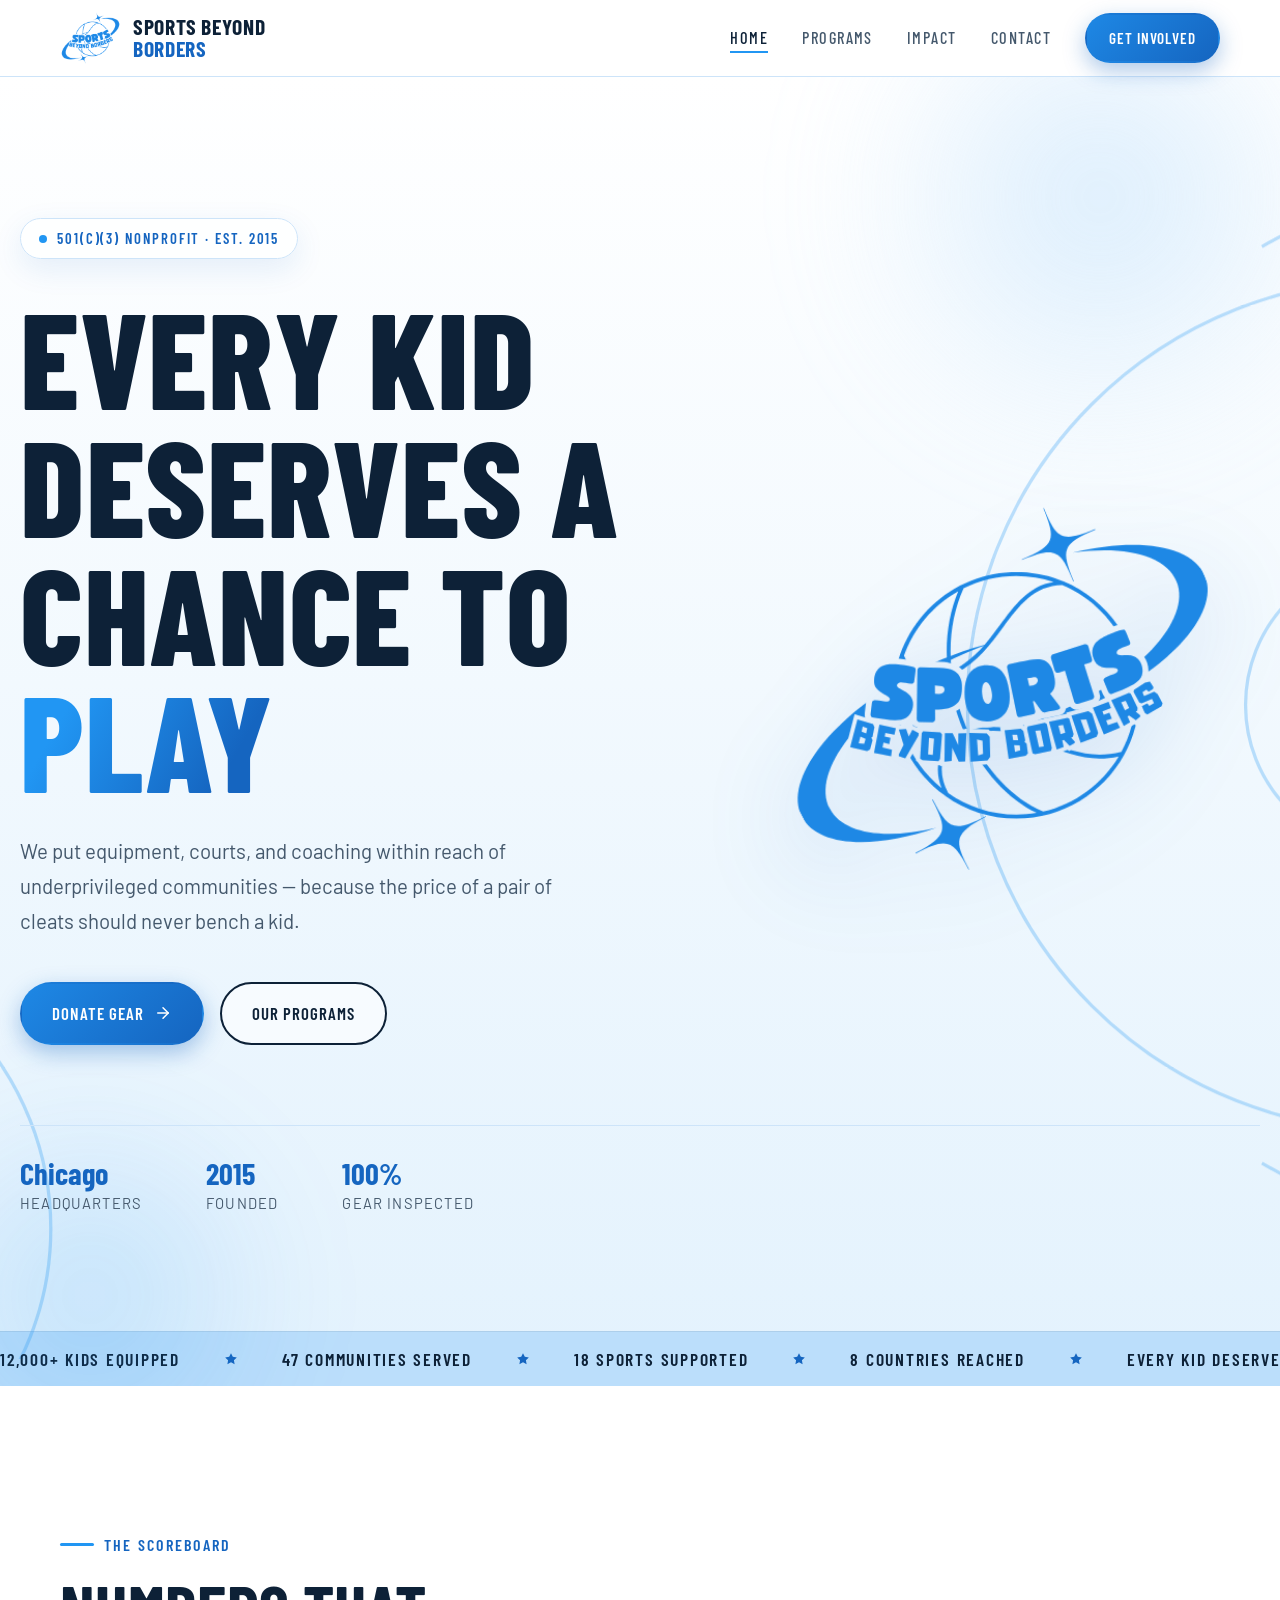
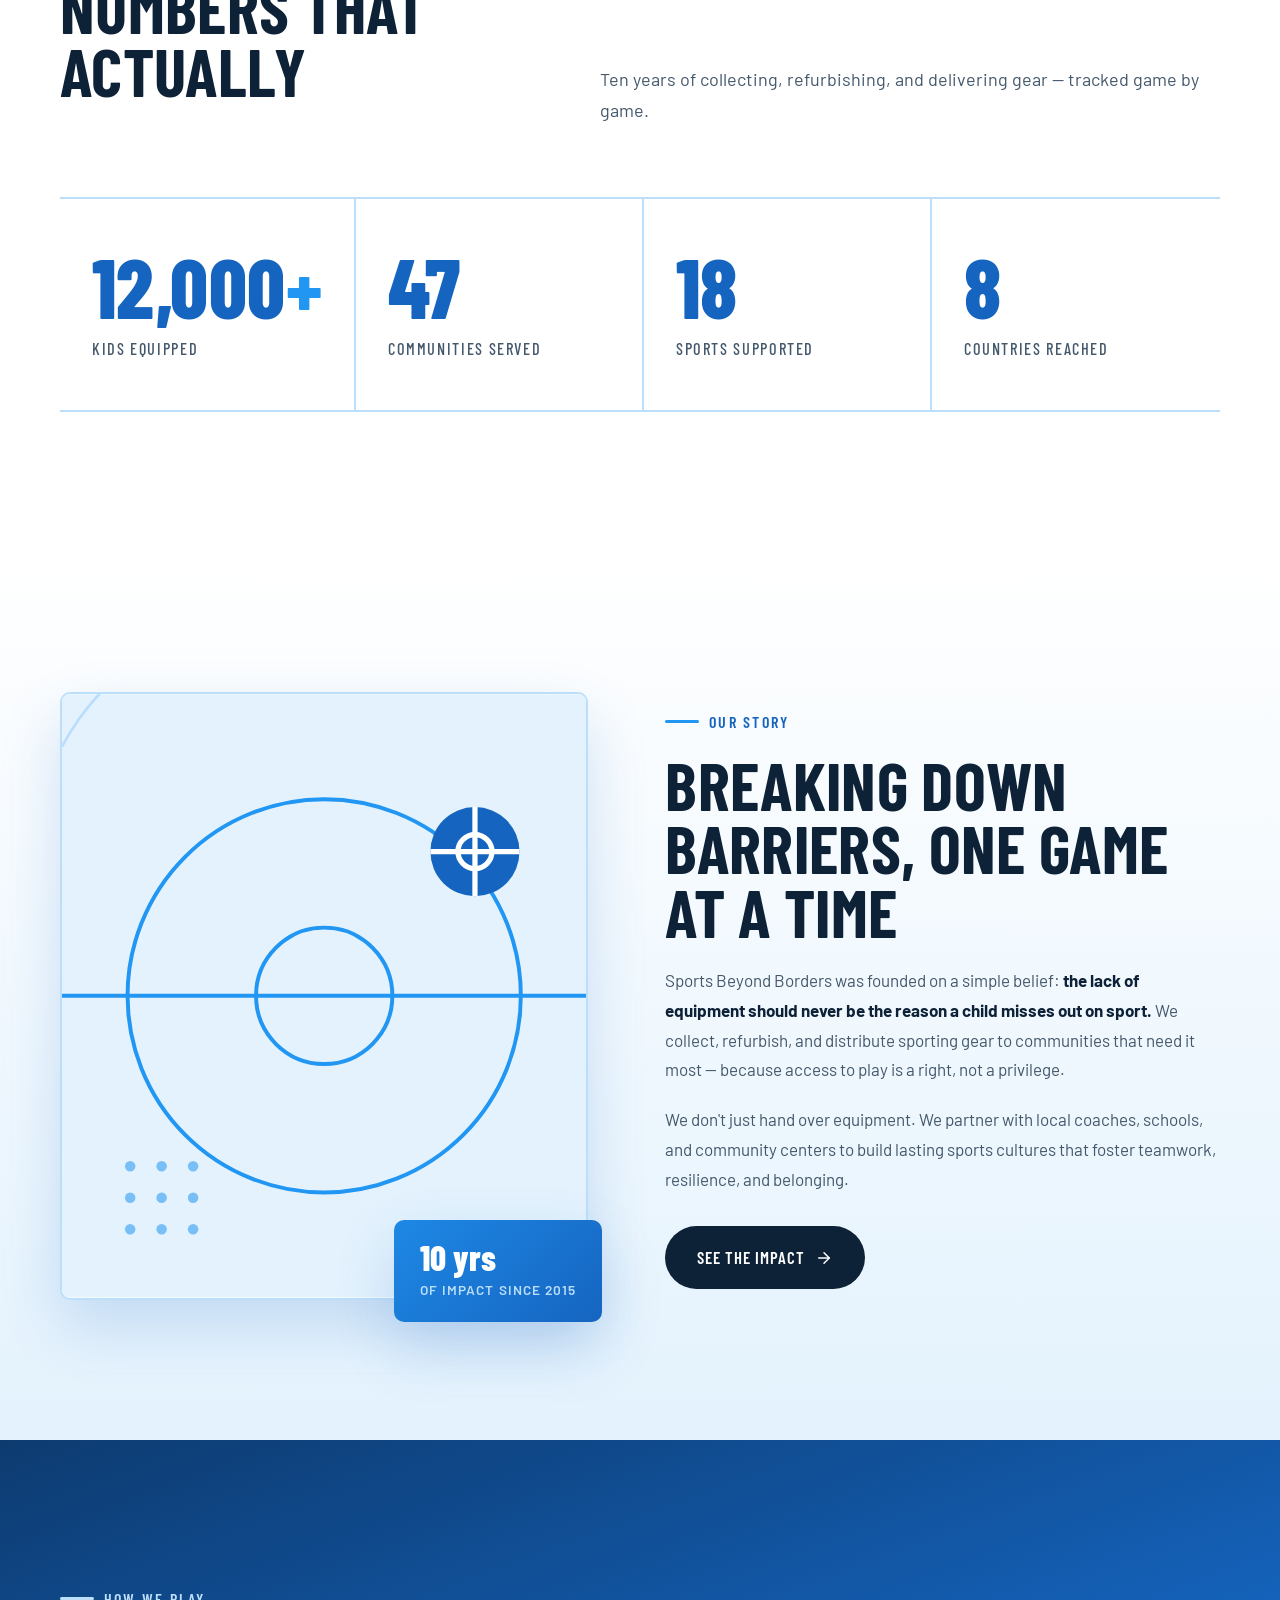
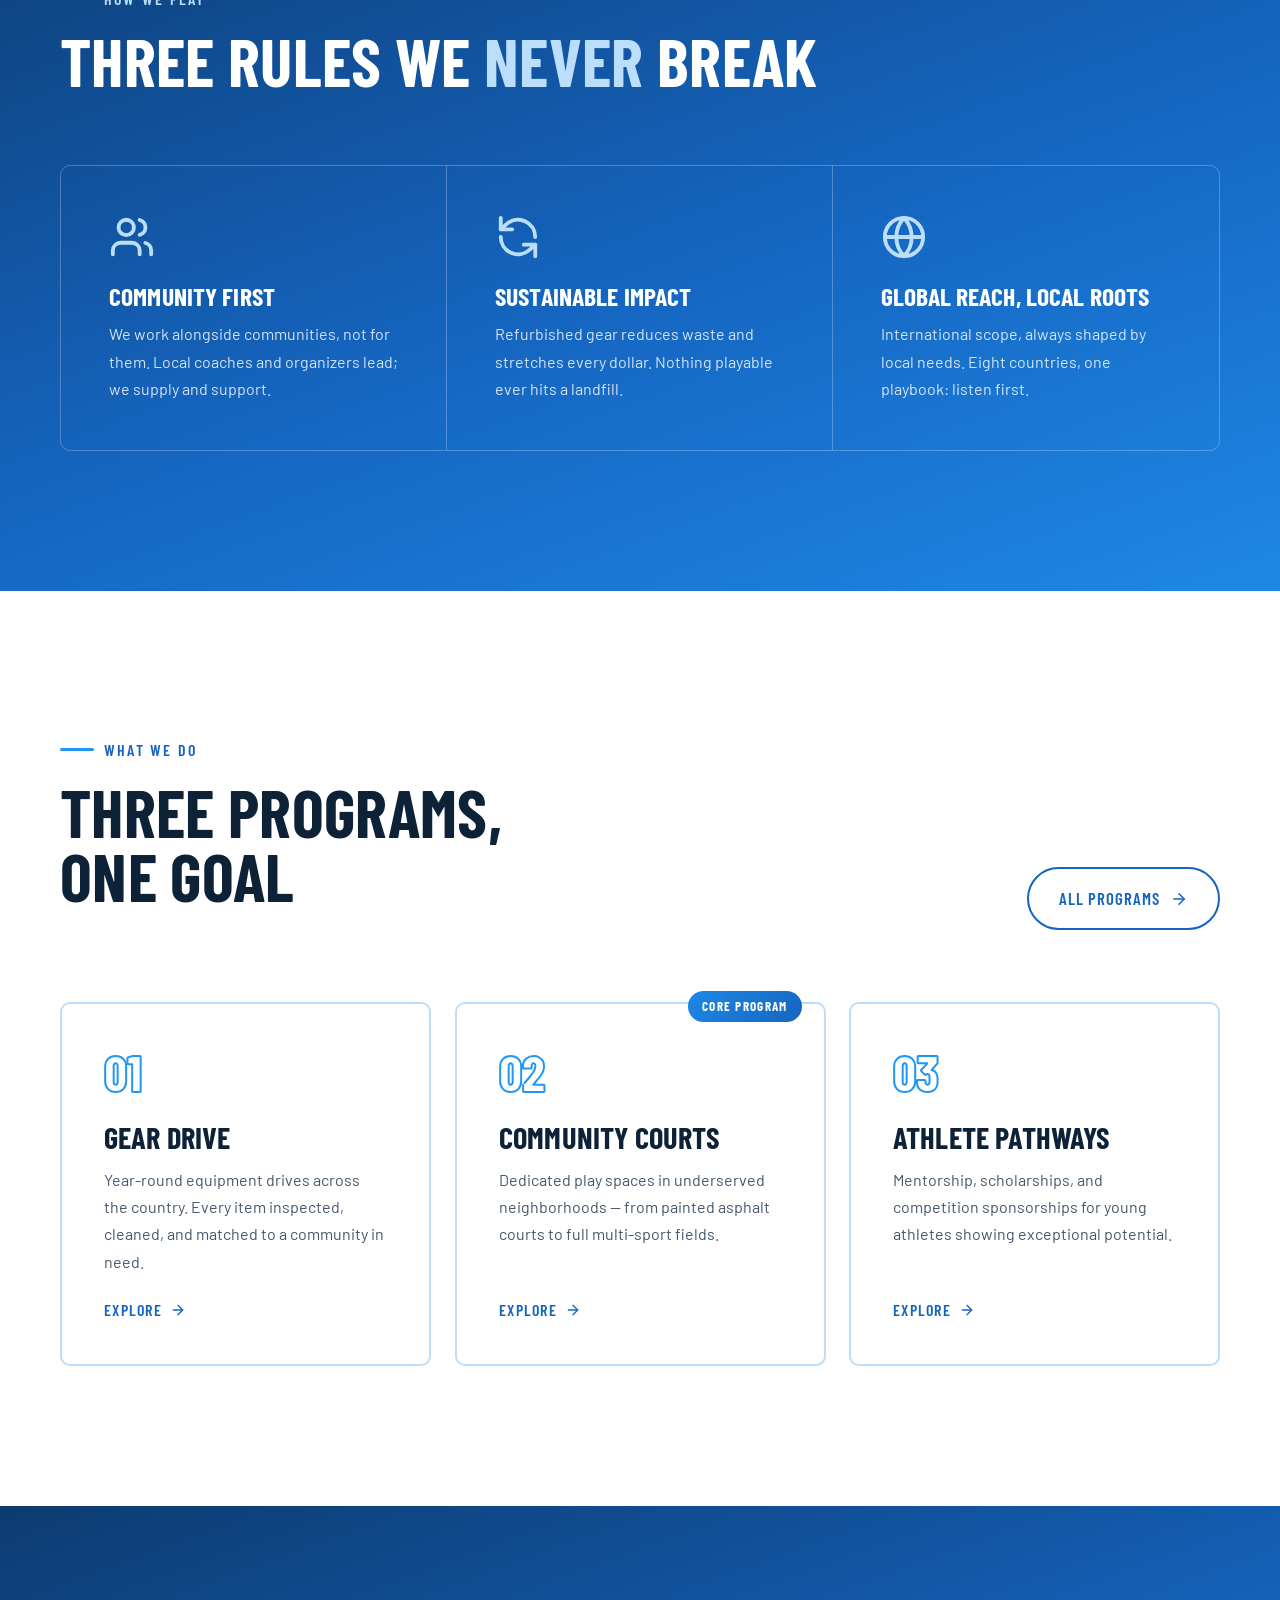
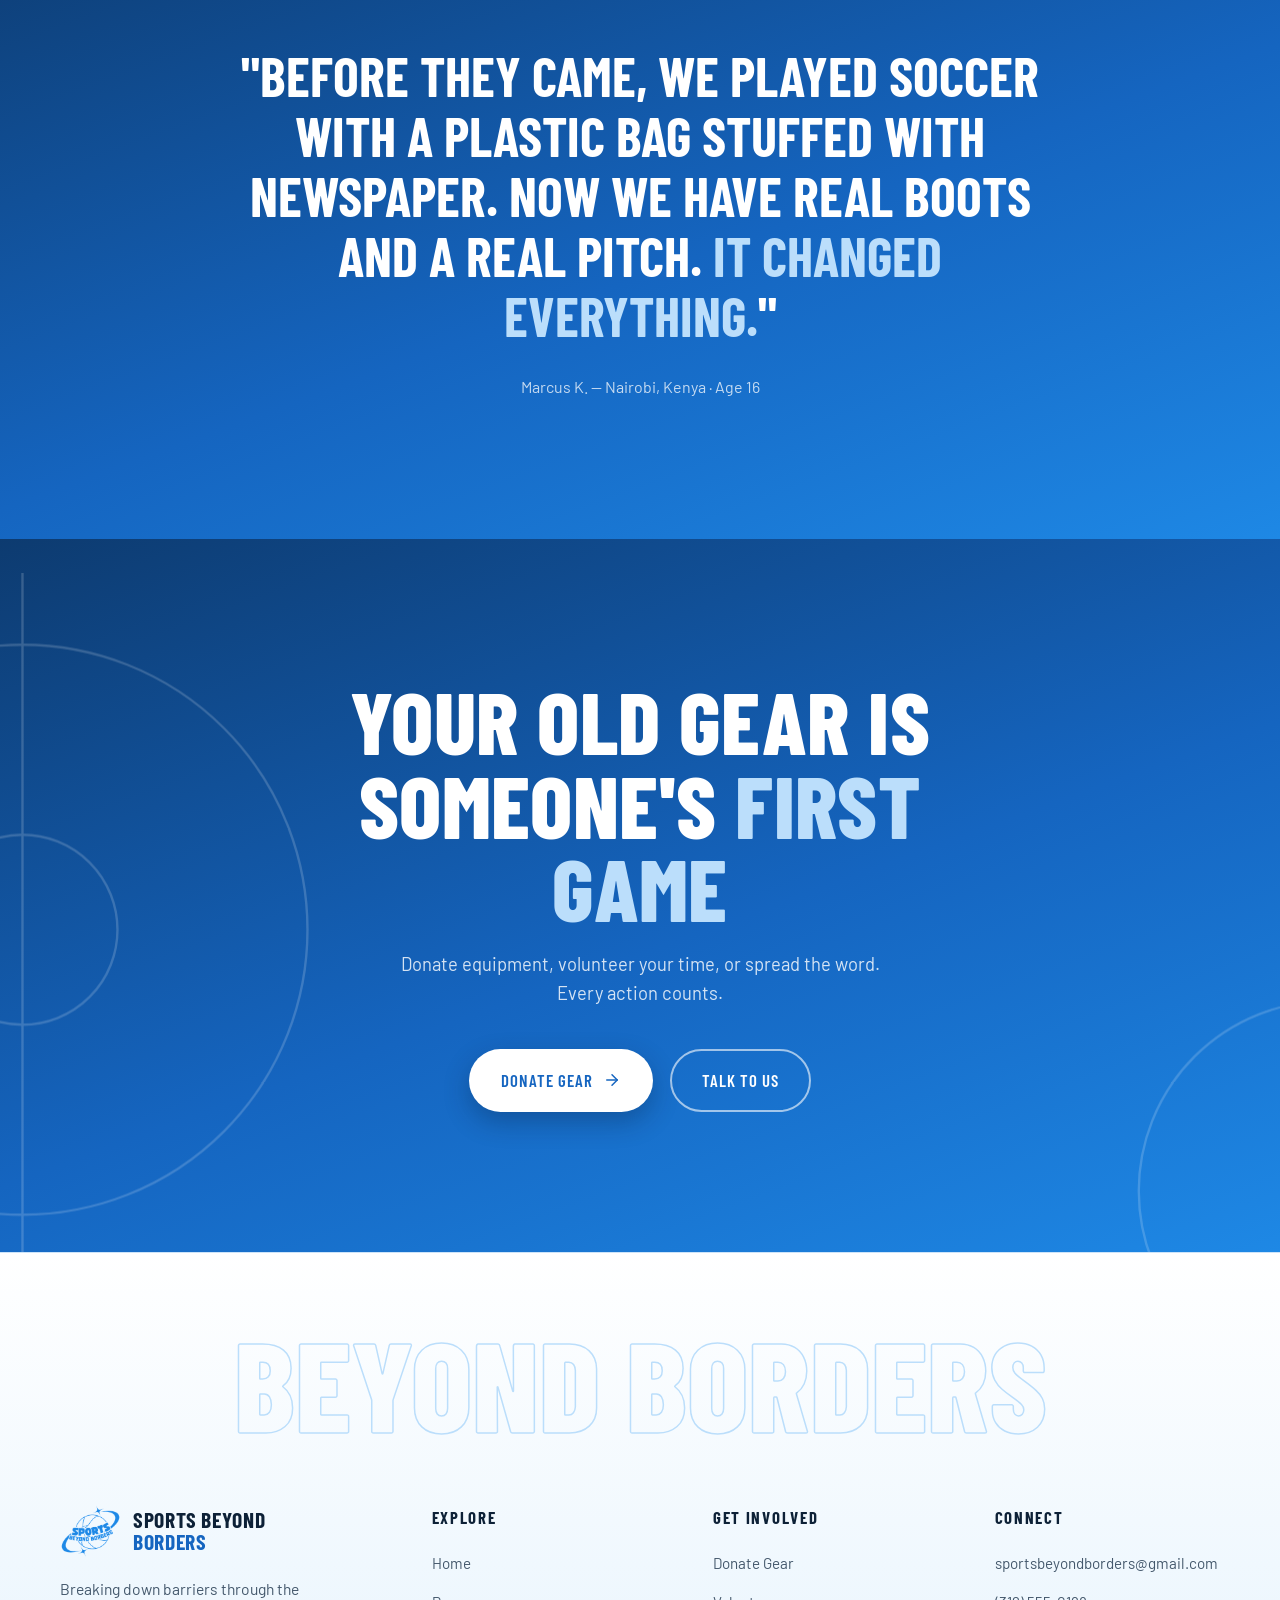
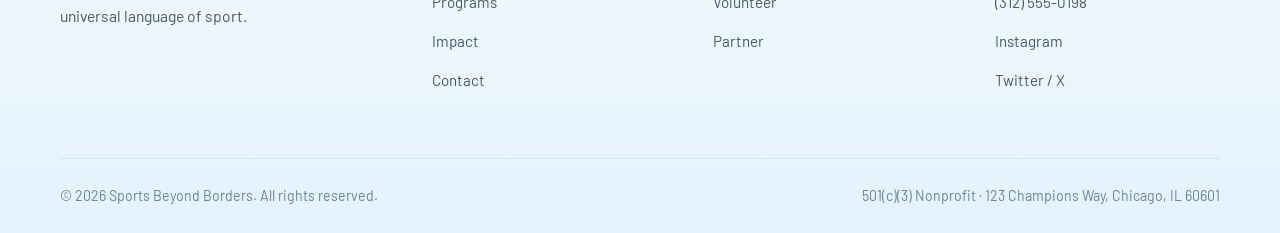
==== commit 892ae8e9: "Add brand logo, working email form, and production hosting files Use the supplied logo (extracted to" ====
--- a/index.html
+++ b/index.html
@@ -8,13 +8,22 @@
   <meta property="og:title" content="Sports Beyond Borders" />
   <meta property="og:description" content="Every kid deserves a chance to play. Donate gear, volunteer, or partner with us." />
   <meta property="og:type" content="website" />
-  <meta property="og:url" content="https://www.sportsbeyondborders.com/" />
+  <meta property="og:url" content="https://sportsbeyondborders.org/" />
+  <link rel="canonical" href="https://sportsbeyondborders.org/" />
+  <meta property="og:site_name" content="Sports Beyond Borders" />
+  <meta property="og:image" content="https://sportsbeyondborders.org/og-image.png" />
+  <meta property="og:image:width" content="1200" />
+  <meta property="og:image:height" content="630" />
+  <meta name="twitter:card" content="summary_large_image" />
+  <meta name="twitter:title" content="Sports Beyond Borders — Every Kid Deserves a Chance to Play" />
+  <meta name="twitter:description" content="Sports Beyond Borders is a 501(c)(3) nonprofit putting sports equipment, courts, and coaching within reach of underprivileged communities. 12,000+ kids equipped across 8 countries." />
+  <meta name="twitter:image" content="https://sportsbeyondborders.org/og-image.png" />
   <meta name="theme-color" content="#E3F2FD" />
-  <link rel="icon" href="data:image/svg+xml,%3Csvg xmlns='http://www.w3.org/2000/svg' viewBox='0 0 100 100'%3E%3Ccircle cx='50' cy='50' r='46' fill='%231E88E5'/%3E%3Cpath d='M4 50h92M50 4v92' stroke='white' stroke-width='6' fill='none'/%3E%3Ccircle cx='50' cy='50' r='20' fill='none' stroke='white' stroke-width='6'/%3E%3C/svg%3E" />
+  <link rel="icon" type="image/png" sizes="32x32" href="images/favicon-32.png" />
+  <link rel="apple-touch-icon" href="images/apple-touch-icon.png" />
+  <link rel="preload" href="fonts/BarlowCondensed-800.woff2" as="font" type="font/woff2" crossorigin />
+  <link rel="preload" href="fonts/Barlow-400.woff2" as="font" type="font/woff2" crossorigin />
   <link rel="stylesheet" href="styles.css" />
-  <link rel="preconnect" href="https://fonts.googleapis.com" />
-  <link rel="preconnect" href="https://fonts.gstatic.com" crossorigin />
-  <link href="https://fonts.googleapis.com/css2?family=Barlow+Condensed:wght@500;600;700;800&family=Barlow:wght@400;500;600;700&display=swap" rel="stylesheet" />
 </head>
 <body>
 
@@ -25,11 +34,7 @@
   <header class="site-header">
     <div class="container nav-inner">
       <a href="index.html" class="logo" aria-label="Sports Beyond Borders — Home">
-        <svg class="logo-mark" viewBox="0 0 100 100" aria-hidden="true">
-          <circle cx="50" cy="50" r="44" fill="none" stroke="currentColor" stroke-width="7"/>
-          <path d="M6 50h88M50 6v88" stroke="currentColor" stroke-width="7" fill="none"/>
-          <circle cx="50" cy="50" r="18" fill="none" stroke="currentColor" stroke-width="7"/>
-        </svg>
+        <img class="logo-img" src="images/logo-brand-sm.png" alt="" width="61" height="54" />
         <span>Sports Beyond<br/><em>Borders</em></span>
       </a>
       <nav aria-label="Primary">
@@ -70,6 +75,7 @@
         </svg>
       </div>
       <div class="container hero-inner">
+        <div class="hero-logo" aria-hidden="true"><img src="images/logo-brand.png" alt="" width="420" height="373" /></div>
         <span class="hero-badge reveal"><span class="dot"></span> 501(c)(3) Nonprofit · Est. 2015</span>
         <h1 class="reveal" style="--d:.08s">Every kid<br/>deserves a<br/>chance to <span class="text-flame">play</span></h1>
         <p class="hero-sub reveal" style="--d:.16s">
@@ -316,11 +322,7 @@
       <div class="footer-inner">
         <div class="footer-brand">
           <a href="index.html" class="logo" aria-label="Sports Beyond Borders — Home">
-            <svg class="logo-mark" viewBox="0 0 100 100" aria-hidden="true">
-              <circle cx="50" cy="50" r="44" fill="none" stroke="currentColor" stroke-width="7"/>
-              <path d="M6 50h88M50 6v88" stroke="currentColor" stroke-width="7" fill="none"/>
-              <circle cx="50" cy="50" r="18" fill="none" stroke="currentColor" stroke-width="7"/>
-            </svg>
+            <img class="logo-img" src="images/logo-brand-sm.png" alt="" width="61" height="54" />
             <span>Sports Beyond<br/><em>Borders</em></span>
           </a>
           <p>Breaking down barriers through the universal language of sport.</p>
@@ -345,7 +347,7 @@
         <div class="footer-col">
           <h4>Connect</h4>
           <ul>
-            <li><a href="mailto:hello@sportsbeyondborders.org">hello@sportsbeyondborders.org</a></li>
+            <li><a href="mailto:sportsbeyondborders@gmail.com">sportsbeyondborders@gmail.com</a></li>
             <li><a href="tel:+13125550198">(312) 555-0198</a></li>
             <li><a href="#" rel="noopener">Instagram</a></li>
             <li><a href="#" rel="noopener">Twitter / X</a></li>
@@ -359,6 +361,6 @@
     </div>
   </footer>
 
-  <script src="script.js"></script>
+  <script src="script.js" defer></script>
 </body>
 </html>
--- a/styles.css
+++ b/styles.css
@@ -1,3 +1,67 @@
+@font-face {
+  font-family: 'Barlow';
+  font-style: normal;
+  font-weight: 400;
+  font-display: swap;
+  src: url(fonts/Barlow-400.woff2) format('woff2');
+  unicode-range: U+0000-00FF, U+0131, U+0152-0153, U+02BB-02BC, U+02C6, U+02DA, U+02DC, U+0304, U+0308, U+0329, U+2000-206F, U+20AC, U+2122, U+2191, U+2193, U+2212, U+2215, U+FEFF, U+FFFD;
+}
+@font-face {
+  font-family: 'Barlow';
+  font-style: normal;
+  font-weight: 500;
+  font-display: swap;
+  src: url(fonts/Barlow-500.woff2) format('woff2');
+  unicode-range: U+0000-00FF, U+0131, U+0152-0153, U+02BB-02BC, U+02C6, U+02DA, U+02DC, U+0304, U+0308, U+0329, U+2000-206F, U+20AC, U+2122, U+2191, U+2193, U+2212, U+2215, U+FEFF, U+FFFD;
+}
+@font-face {
+  font-family: 'Barlow';
+  font-style: normal;
+  font-weight: 600;
+  font-display: swap;
+  src: url(fonts/Barlow-600.woff2) format('woff2');
+  unicode-range: U+0000-00FF, U+0131, U+0152-0153, U+02BB-02BC, U+02C6, U+02DA, U+02DC, U+0304, U+0308, U+0329, U+2000-206F, U+20AC, U+2122, U+2191, U+2193, U+2212, U+2215, U+FEFF, U+FFFD;
+}
+@font-face {
+  font-family: 'Barlow';
+  font-style: normal;
+  font-weight: 700;
+  font-display: swap;
+  src: url(fonts/Barlow-700.woff2) format('woff2');
+  unicode-range: U+0000-00FF, U+0131, U+0152-0153, U+02BB-02BC, U+02C6, U+02DA, U+02DC, U+0304, U+0308, U+0329, U+2000-206F, U+20AC, U+2122, U+2191, U+2193, U+2212, U+2215, U+FEFF, U+FFFD;
+}
+@font-face {
+  font-family: 'Barlow Condensed';
+  font-style: normal;
+  font-weight: 500;
+  font-display: swap;
+  src: url(fonts/BarlowCondensed-500.woff2) format('woff2');
+  unicode-range: U+0000-00FF, U+0131, U+0152-0153, U+02BB-02BC, U+02C6, U+02DA, U+02DC, U+0304, U+0308, U+0329, U+2000-206F, U+20AC, U+2122, U+2191, U+2193, U+2212, U+2215, U+FEFF, U+FFFD;
+}
+@font-face {
+  font-family: 'Barlow Condensed';
+  font-style: normal;
+  font-weight: 600;
+  font-display: swap;
+  src: url(fonts/BarlowCondensed-600.woff2) format('woff2');
+  unicode-range: U+0000-00FF, U+0131, U+0152-0153, U+02BB-02BC, U+02C6, U+02DA, U+02DC, U+0304, U+0308, U+0329, U+2000-206F, U+20AC, U+2122, U+2191, U+2193, U+2212, U+2215, U+FEFF, U+FFFD;
+}
+@font-face {
+  font-family: 'Barlow Condensed';
+  font-style: normal;
+  font-weight: 700;
+  font-display: swap;
+  src: url(fonts/BarlowCondensed-700.woff2) format('woff2');
+  unicode-range: U+0000-00FF, U+0131, U+0152-0153, U+02BB-02BC, U+02C6, U+02DA, U+02DC, U+0304, U+0308, U+0329, U+2000-206F, U+20AC, U+2122, U+2191, U+2193, U+2212, U+2215, U+FEFF, U+FFFD;
+}
+@font-face {
+  font-family: 'Barlow Condensed';
+  font-style: normal;
+  font-weight: 800;
+  font-display: swap;
+  src: url(fonts/BarlowCondensed-800.woff2) format('woff2');
+  unicode-range: U+0000-00FF, U+0131, U+0152-0153, U+02BB-02BC, U+02C6, U+02DA, U+02DC, U+0304, U+0308, U+0329, U+2000-206F, U+20AC, U+2122, U+2191, U+2193, U+2212, U+2215, U+FEFF, U+FFFD;
+}
 /* ============================================================
    SPORTS BEYOND BORDERS — Sport Editorial, White & Baby Blue
    ============================================================ */
@@ -250,6 +314,30 @@
   color: var(--blue);
 }
 .logo span em { font-style: normal; color: var(--blue-deep); }
+.logo-img { width: auto; height: 54px; flex-shrink: 0; transition: transform var(--dur) var(--ease); }
+.logo:hover .logo-img { transform: rotate(-6deg) scale(1.06); }
+
+/* Big logo floating in the home hero */
+.hero-logo {
+  position: absolute;
+  right: clamp(20px, 4vw, 40px);
+  top: 50%;
+  transform: translateY(-54%);
+  width: clamp(300px, 34vw, 470px);
+  pointer-events: none;
+  z-index: 1;
+}
+.hero-logo img {
+  width: 100%;
+  height: auto;
+  filter: drop-shadow(0 26px 46px rgba(21, 101, 192, 0.22));
+  animation: logoFloat 7s ease-in-out infinite;
+}
+@keyframes logoFloat {
+  0%, 100% { transform: translateY(0) rotate(-1.5deg); }
+  50% { transform: translateY(-16px) rotate(1.5deg); }
+}
+@media (max-width: 1100px) { .hero-logo { display: none; } }
 
 .nav-links {
   display: flex;
@@ -1071,6 +1159,27 @@
   text-align: center;
 }
 .form-success.show { display: block; }
+.form-error {
+  display: none;
+  margin-top: 18px;
+  padding: 16px 20px;
+  background: rgba(255, 255, 255, 0.95);
+  border: 1.5px solid #E53935;
+  border-radius: var(--radius);
+  color: #8E1B17;
+  font-weight: 600;
+  text-align: center;
+}
+.form-error.show { display: block; }
+.form-error a { color: var(--blue-deep); text-decoration: underline; }
+.form-note {
+  margin-top: 14px;
+  font-size: 0.86rem;
+  color: rgba(255, 255, 255, 0.78);
+  text-align: center;
+}
+.hp-field { position: absolute; left: -9999px; width: 1px; height: 1px; opacity: 0; }
+.contact-form .btn[disabled] { opacity: 0.75; cursor: progress; transform: none; box-shadow: none; }
 
 /* ---- FOOTER ---- */
 .site-footer {
@@ -1138,6 +1247,7 @@
   .reveal { opacity: 1; transform: none; transition: none; }
   .bar-fill { transition: none; }
   .hero::before, .hero::after, .page-hero::before, .page-hero::after { animation: none; }
+  .hero-logo img { animation: none; }
   .split-ready .c { transform: none; animation: none; }
   *, *::before, *::after {
     animation-duration: 0.01ms !important;
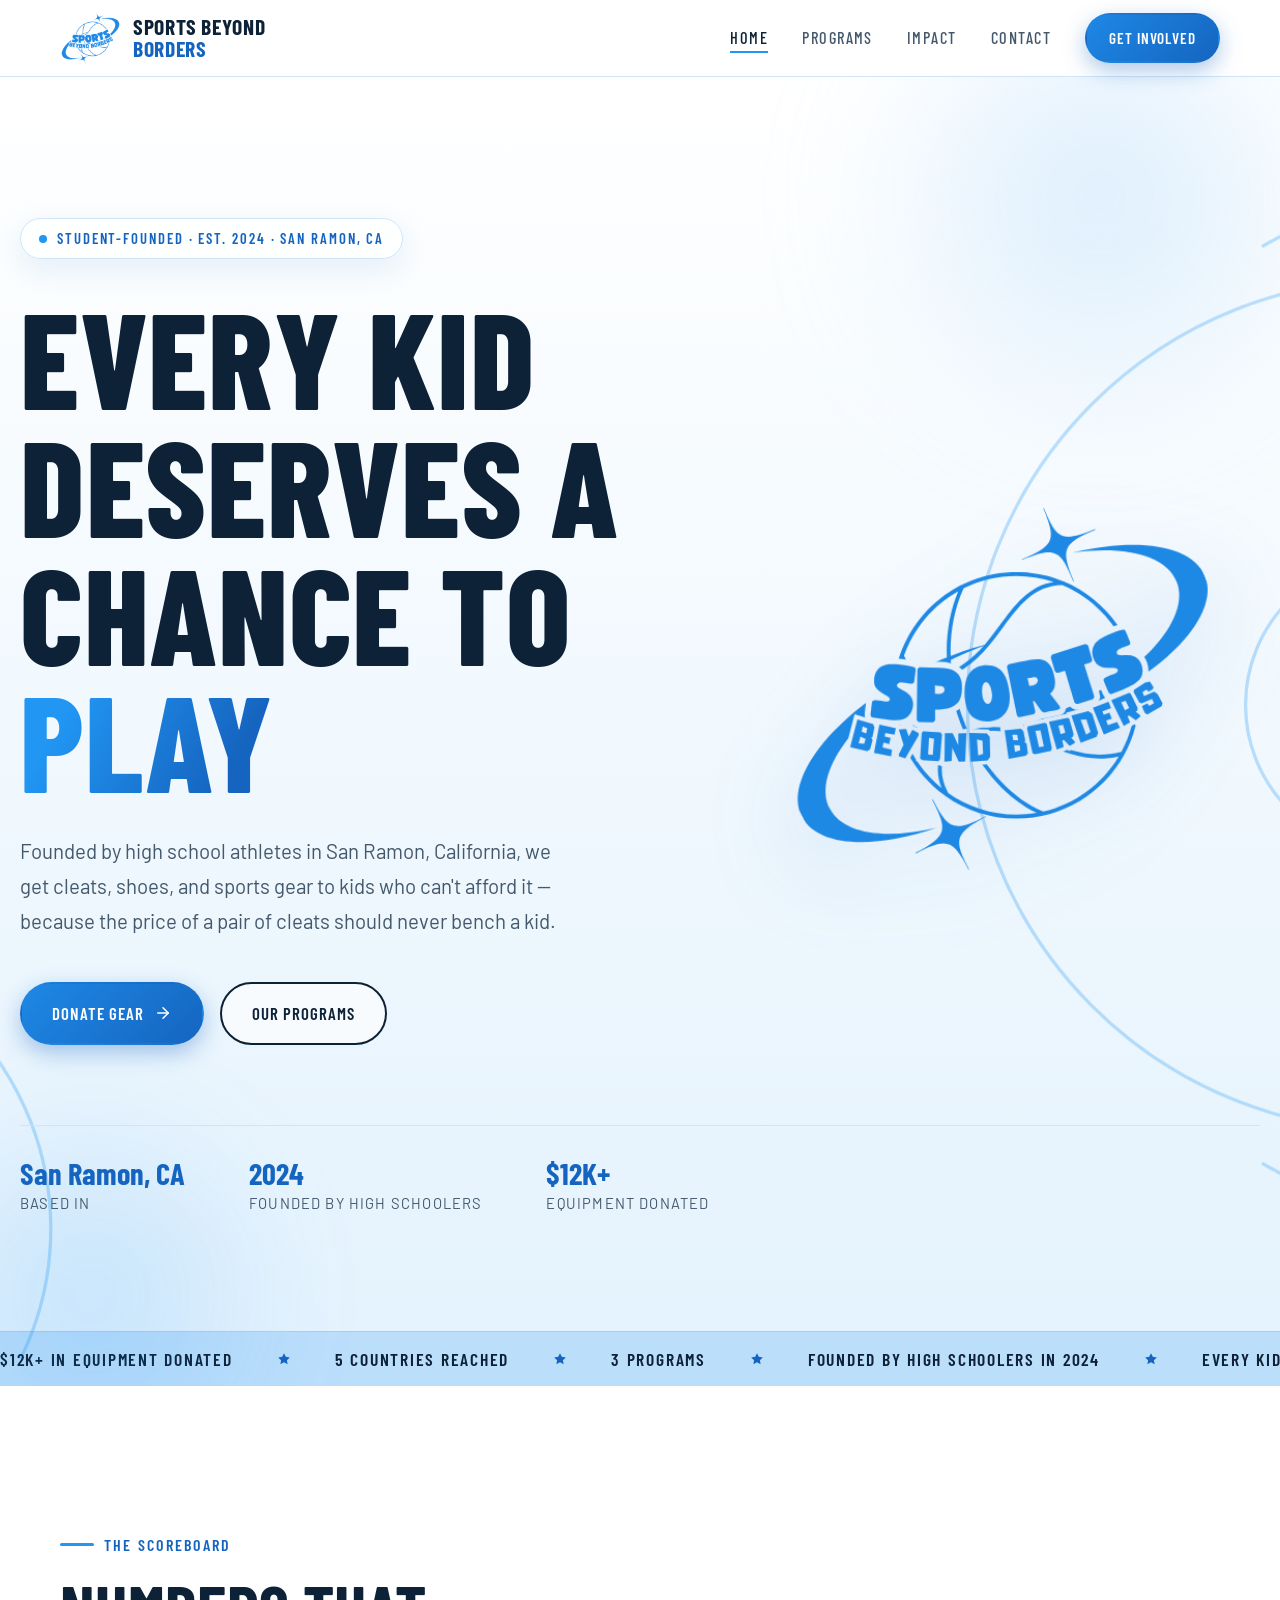
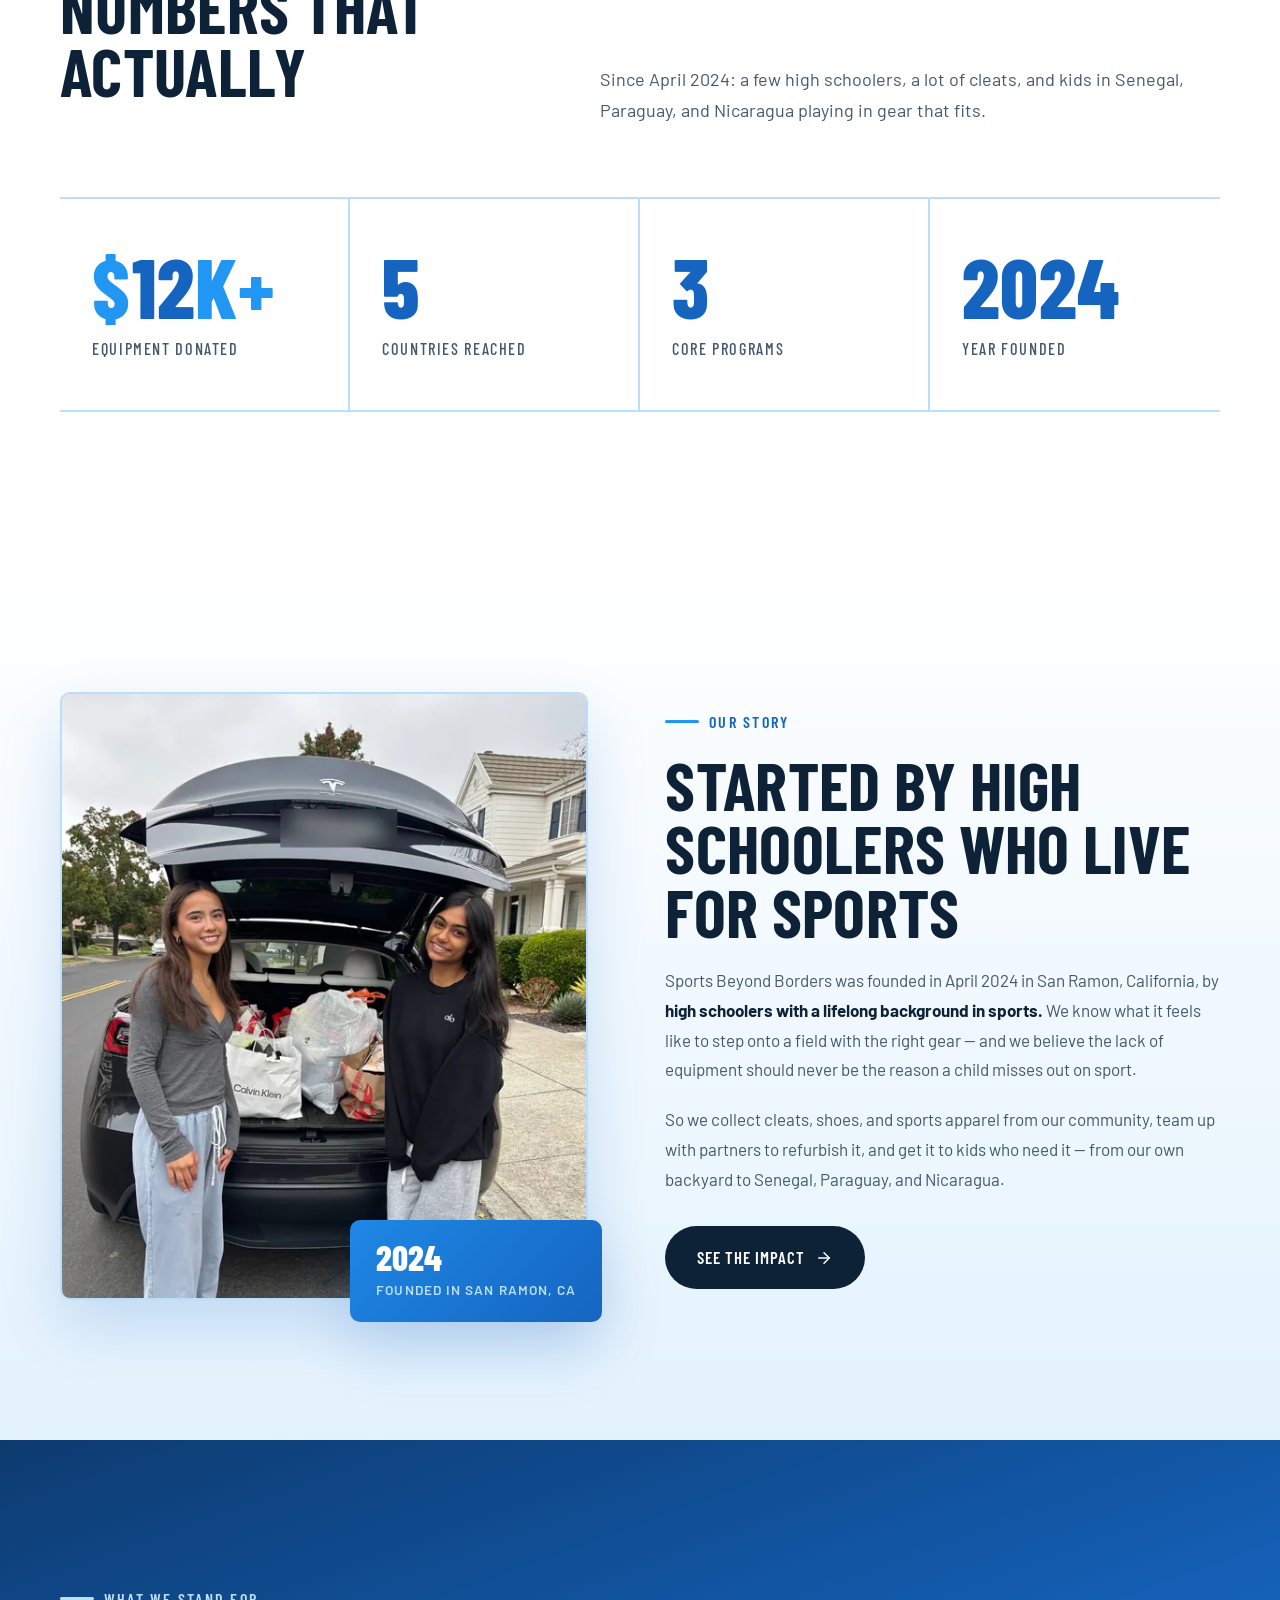
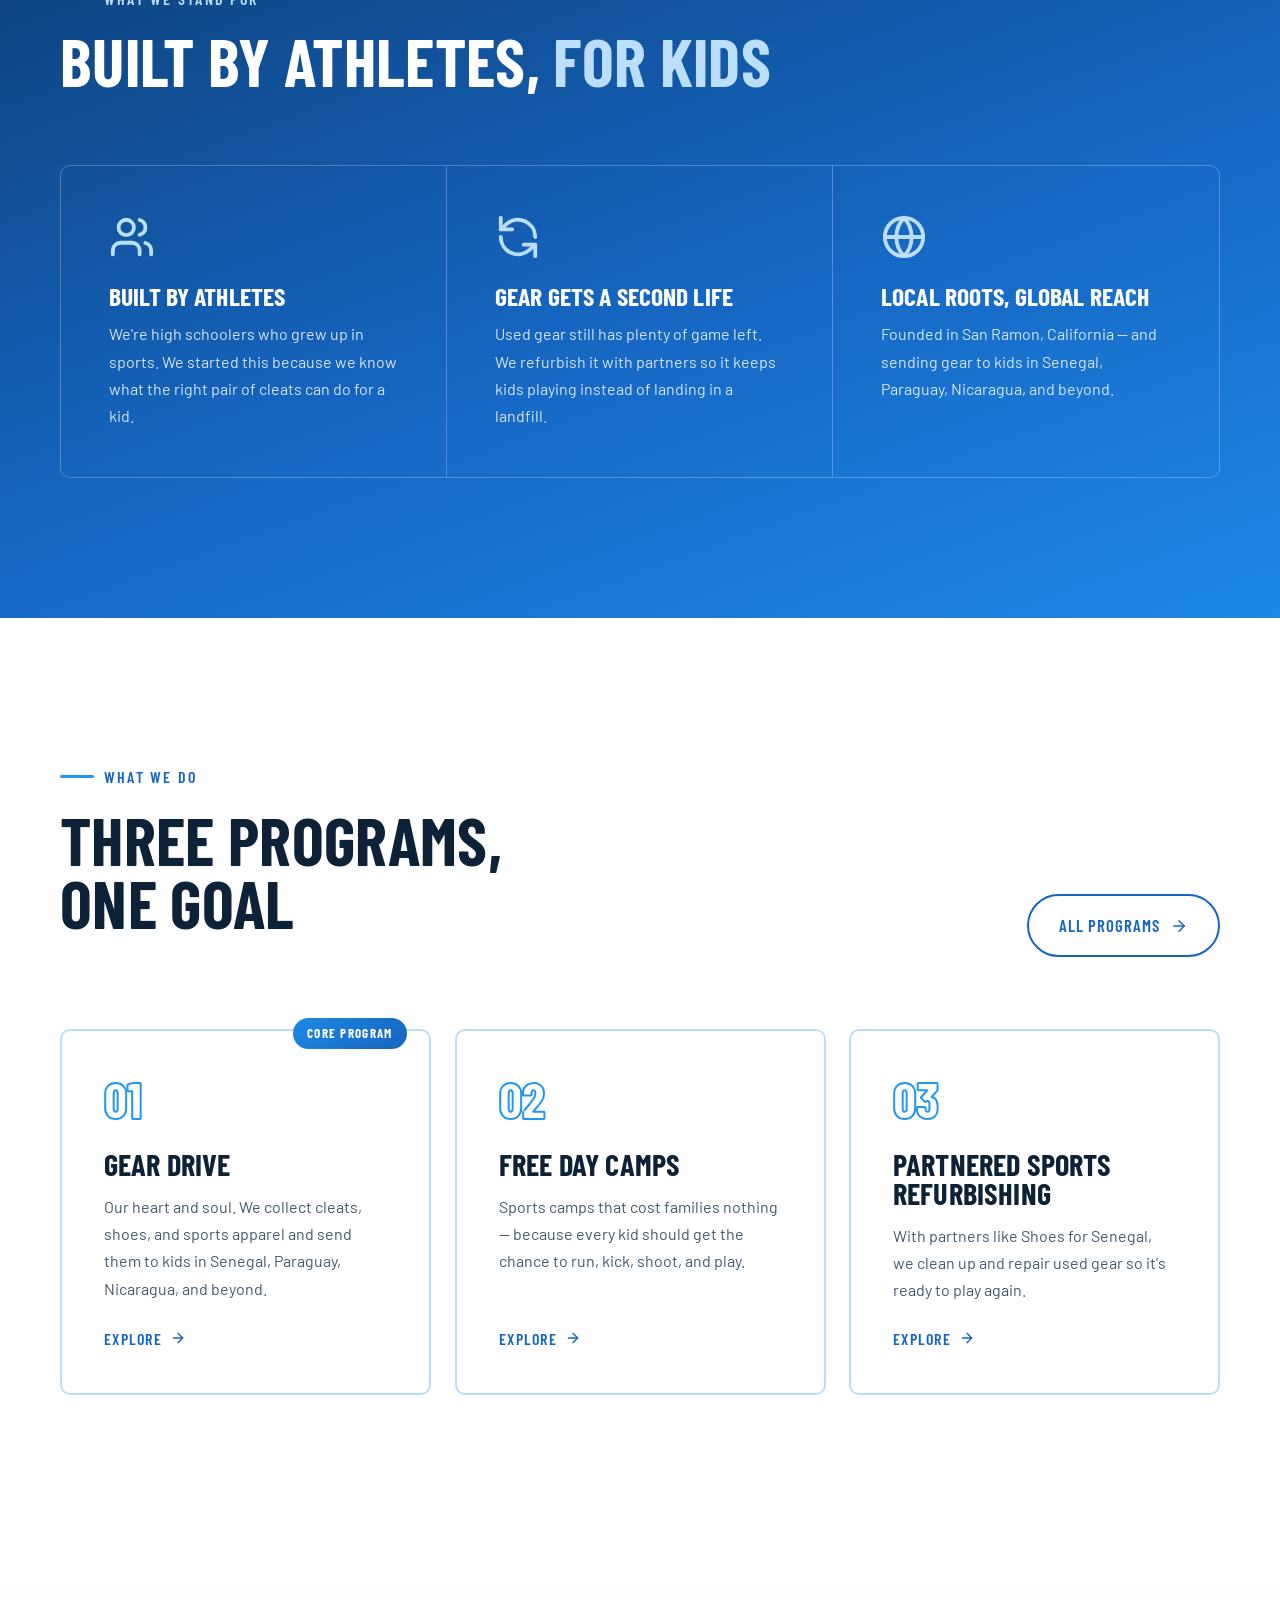
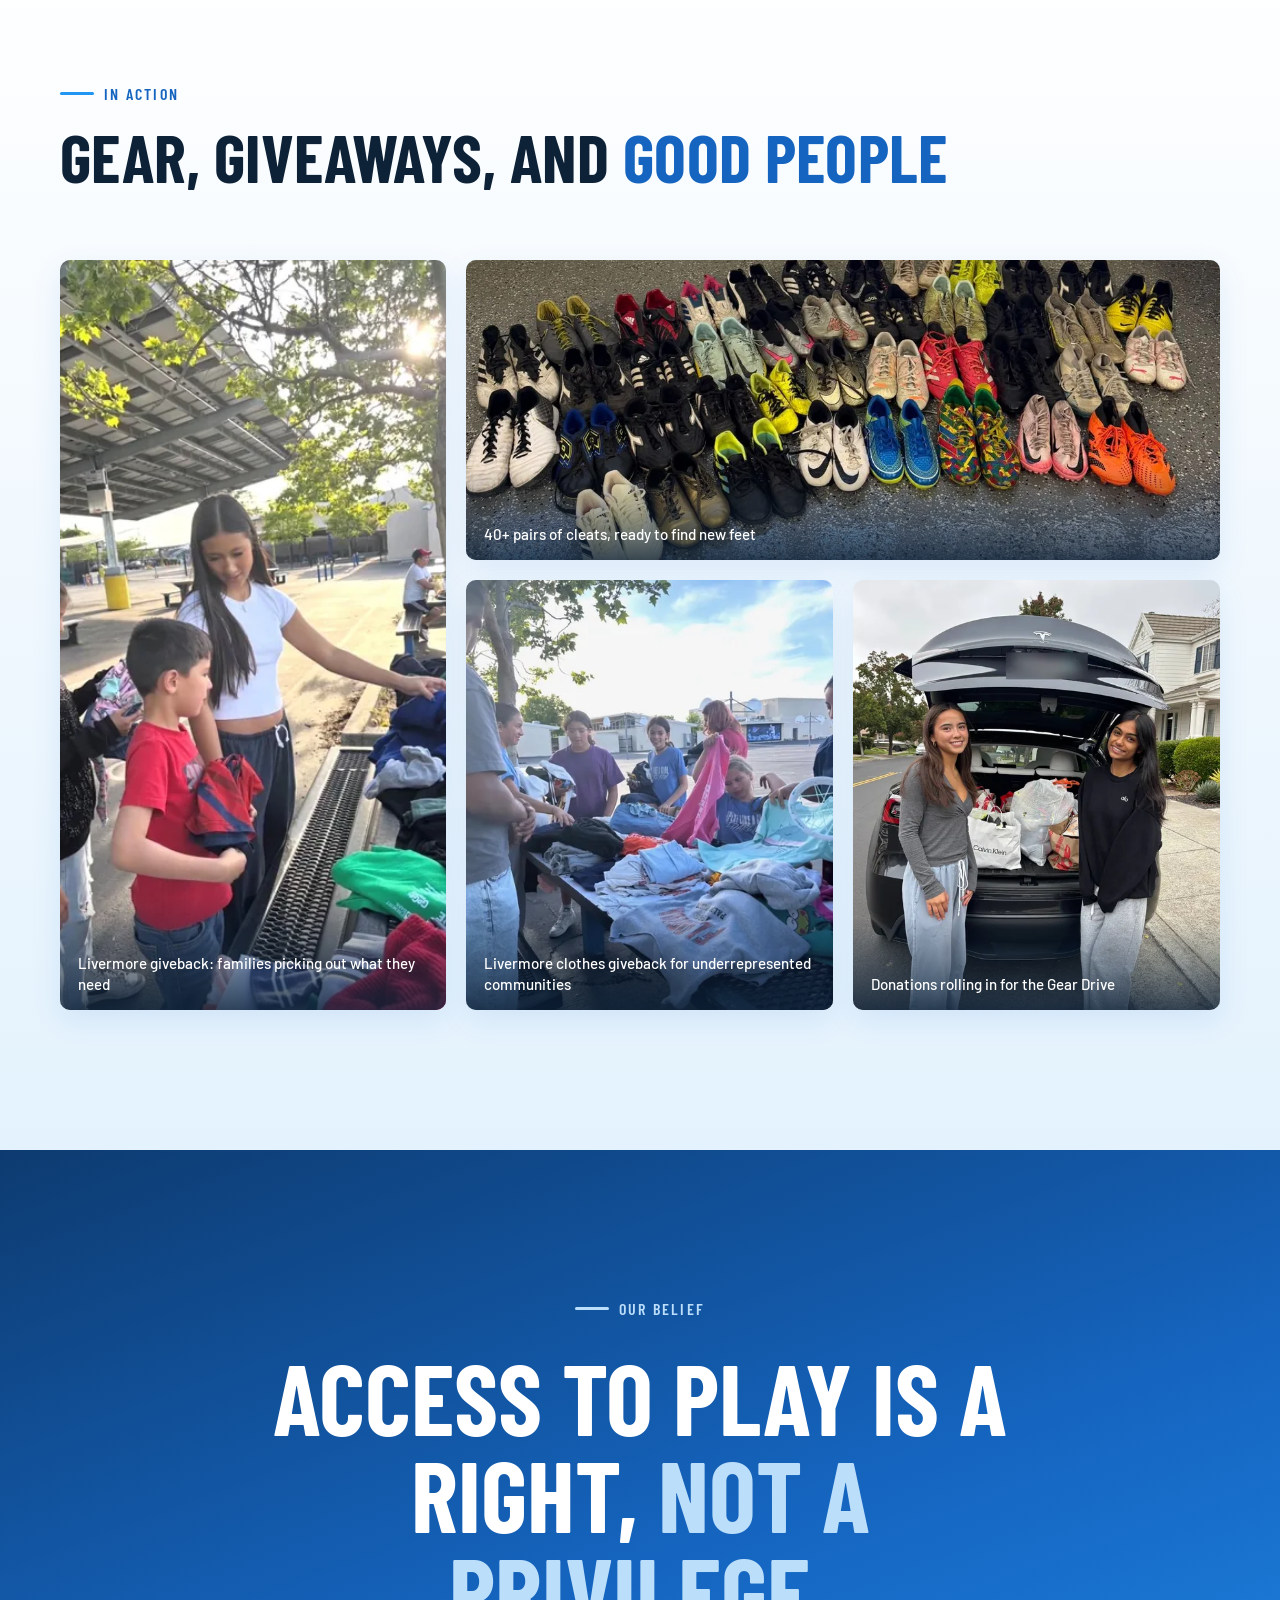
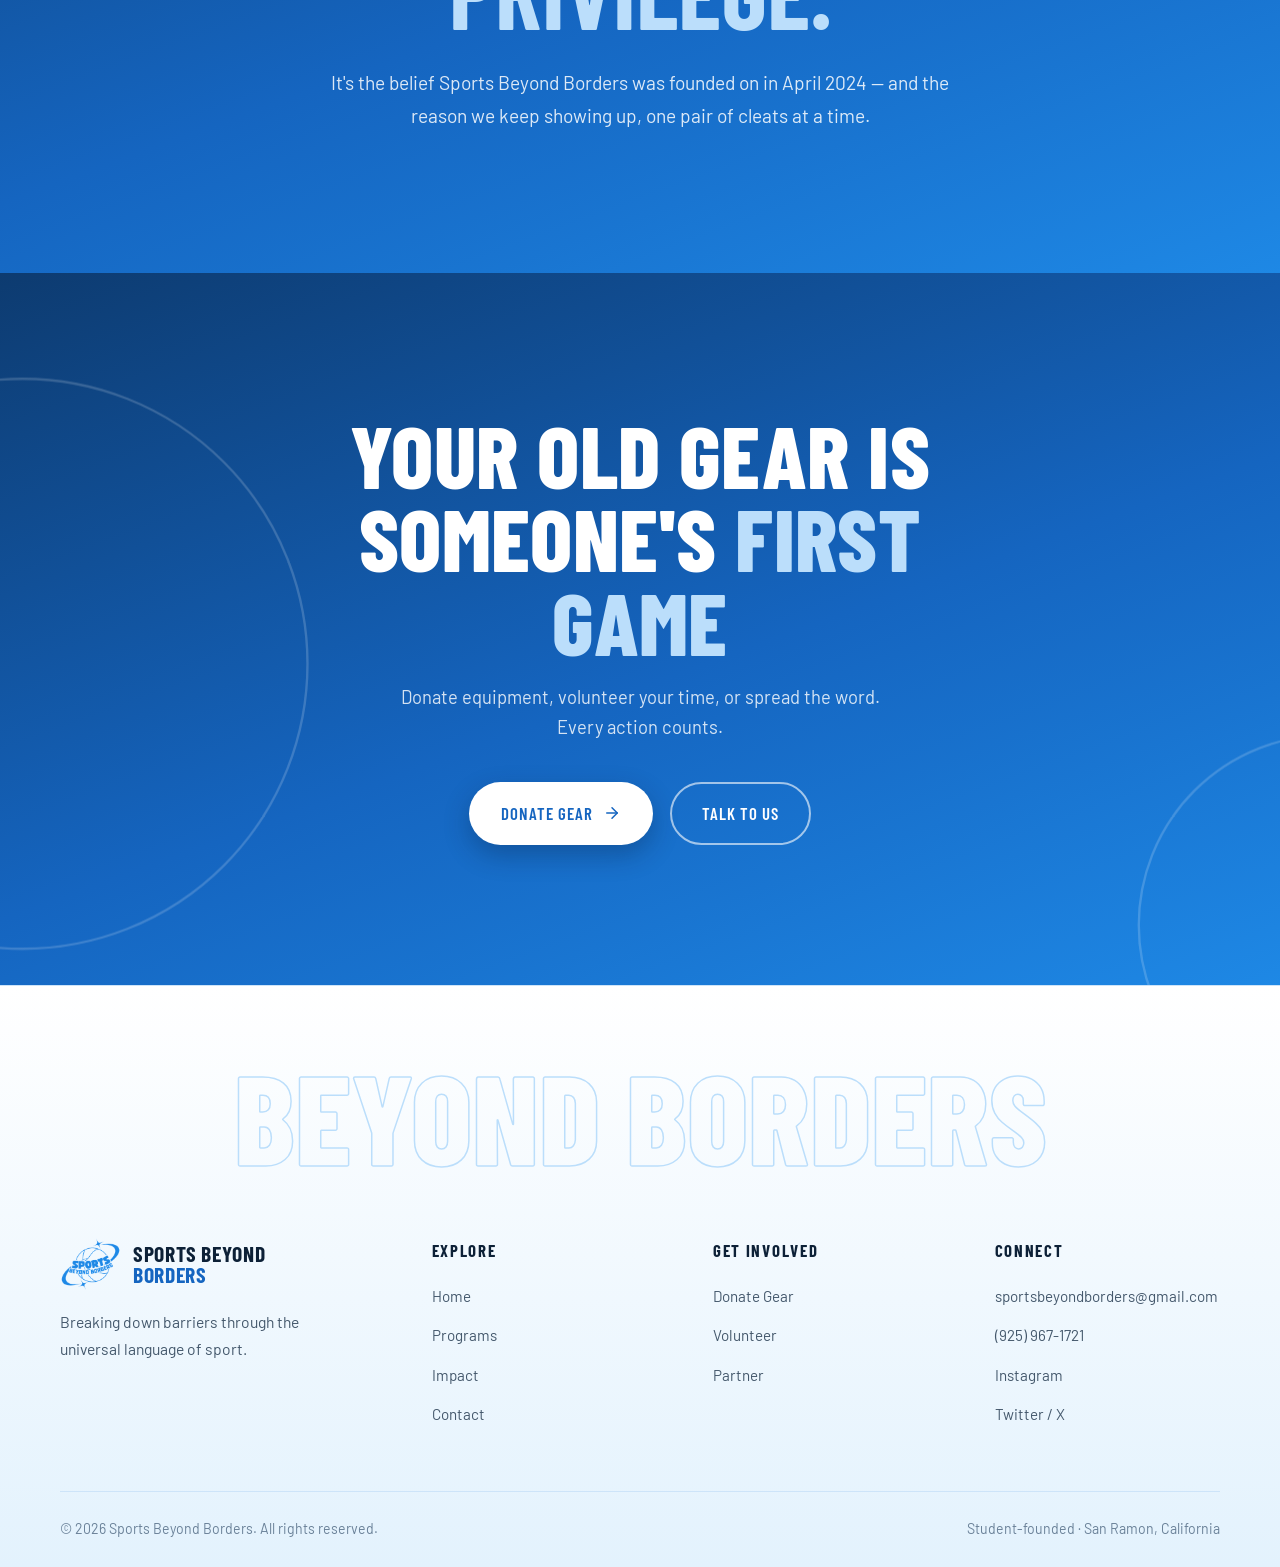
==== commit a48221f6: "Correct facts and add real photos Update the site to the verified story: founded April 2024 in San R" ====
--- a/index.html
+++ b/index.html
@@ -4,7 +4,7 @@
   <meta charset="UTF-8" />
   <meta name="viewport" content="width=device-width, initial-scale=1.0" />
   <title>Sports Beyond Borders — Every Kid Deserves a Chance to Play</title>
-  <meta name="description" content="Sports Beyond Borders is a 501(c)(3) nonprofit putting sports equipment, courts, and coaching within reach of underprivileged communities. 12,000+ kids equipped across 8 countries." />
+  <meta name="description" content="Sports Beyond Borders is a student-founded organization in San Ramon, California getting cleats, shoes, and sports gear to kids who need it — over $12K in equipment donated across about 5 countries." />
   <meta property="og:title" content="Sports Beyond Borders" />
   <meta property="og:description" content="Every kid deserves a chance to play. Donate gear, volunteer, or partner with us." />
   <meta property="og:type" content="website" />
@@ -16,7 +16,7 @@
   <meta property="og:image:height" content="630" />
   <meta name="twitter:card" content="summary_large_image" />
   <meta name="twitter:title" content="Sports Beyond Borders — Every Kid Deserves a Chance to Play" />
-  <meta name="twitter:description" content="Sports Beyond Borders is a 501(c)(3) nonprofit putting sports equipment, courts, and coaching within reach of underprivileged communities. 12,000+ kids equipped across 8 countries." />
+  <meta name="twitter:description" content="Sports Beyond Borders is a student-founded organization in San Ramon, California getting cleats, shoes, and sports gear to kids who need it — over $12K in equipment donated across about 5 countries." />
   <meta name="twitter:image" content="https://sportsbeyondborders.org/og-image.png" />
   <meta name="theme-color" content="#E3F2FD" />
   <link rel="icon" type="image/png" sizes="32x32" href="images/favicon-32.png" />
@@ -76,11 +76,11 @@
       </div>
       <div class="container hero-inner">
         <div class="hero-logo" aria-hidden="true"><img src="images/logo-brand.png" alt="" width="420" height="373" /></div>
-        <span class="hero-badge reveal"><span class="dot"></span> 501(c)(3) Nonprofit · Est. 2015</span>
+        <span class="hero-badge reveal"><span class="dot"></span> Student-founded · Est. 2024 · San Ramon, CA</span>
         <h1 class="reveal" style="--d:.08s">Every kid<br/>deserves a<br/>chance to <span class="text-flame">play</span></h1>
         <p class="hero-sub reveal" style="--d:.16s">
-          We put equipment, courts, and coaching within reach of underprivileged communities —
-          because the price of a pair of cleats should never bench a kid.
+          Founded by high school athletes in San Ramon, California, we get cleats, shoes, and sports gear to
+          kids who can't afford it &mdash; because the price of a pair of cleats should never bench a kid.
         </p>
         <div class="hero-actions reveal" style="--d:.24s">
           <a href="donate.html" class="btn btn-flame">
@@ -90,34 +90,34 @@
           <a href="programs.html" class="btn btn-outline-light">Our Programs</a>
         </div>
         <div class="hero-meta reveal" style="--d:.32s">
-          <div class="hero-meta-item"><strong>Chicago</strong><span>Headquarters</span></div>
-          <div class="hero-meta-item"><strong>2015</strong><span>Founded</span></div>
-          <div class="hero-meta-item"><strong>100%</strong><span>Gear Inspected</span></div>
+          <div class="hero-meta-item"><strong>San Ramon, CA</strong><span>Based in</span></div>
+          <div class="hero-meta-item"><strong>2024</strong><span>Founded by high schoolers</span></div>
+          <div class="hero-meta-item"><strong>$12K+</strong><span>Equipment donated</span></div>
         </div>
       </div>
       <!-- TICKER -->
       <div class="ticker" aria-hidden="true">
         <div class="ticker-track">
           <span class="ticker-item">
-            12,000+ kids equipped
-            <svg viewBox="0 0 24 24" fill="currentColor"><polygon points="12 2 15.09 8.26 22 9.27 17 14.14 18.18 21.02 12 17.77 5.82 21.02 7 14.14 2 9.27 8.91 8.26 12 2"/></svg>
-            47 communities served
-            <svg viewBox="0 0 24 24" fill="currentColor"><polygon points="12 2 15.09 8.26 22 9.27 17 14.14 18.18 21.02 12 17.77 5.82 21.02 7 14.14 2 9.27 8.91 8.26 12 2"/></svg>
-            18 sports supported
-            <svg viewBox="0 0 24 24" fill="currentColor"><polygon points="12 2 15.09 8.26 22 9.27 17 14.14 18.18 21.02 12 17.77 5.82 21.02 7 14.14 2 9.27 8.91 8.26 12 2"/></svg>
-            8 countries reached
+            $12K+ in equipment donated
+            <svg viewBox="0 0 24 24" fill="currentColor"><polygon points="12 2 15.09 8.26 22 9.27 17 14.14 18.18 21.02 12 17.77 5.82 21.02 7 14.14 2 9.27 8.91 8.26 12 2"/></svg>
+            5 countries reached
+            <svg viewBox="0 0 24 24" fill="currentColor"><polygon points="12 2 15.09 8.26 22 9.27 17 14.14 18.18 21.02 12 17.77 5.82 21.02 7 14.14 2 9.27 8.91 8.26 12 2"/></svg>
+            3 programs
+            <svg viewBox="0 0 24 24" fill="currentColor"><polygon points="12 2 15.09 8.26 22 9.27 17 14.14 18.18 21.02 12 17.77 5.82 21.02 7 14.14 2 9.27 8.91 8.26 12 2"/></svg>
+            founded by high schoolers in 2024
             <svg viewBox="0 0 24 24" fill="currentColor"><polygon points="12 2 15.09 8.26 22 9.27 17 14.14 18.18 21.02 12 17.77 5.82 21.02 7 14.14 2 9.27 8.91 8.26 12 2"/></svg>
             every kid deserves a game
             <svg viewBox="0 0 24 24" fill="currentColor"><polygon points="12 2 15.09 8.26 22 9.27 17 14.14 18.18 21.02 12 17.77 5.82 21.02 7 14.14 2 9.27 8.91 8.26 12 2"/></svg>
           </span>
           <span class="ticker-item">
-            12,000+ kids equipped
-            <svg viewBox="0 0 24 24" fill="currentColor"><polygon points="12 2 15.09 8.26 22 9.27 17 14.14 18.18 21.02 12 17.77 5.82 21.02 7 14.14 2 9.27 8.91 8.26 12 2"/></svg>
-            47 communities served
-            <svg viewBox="0 0 24 24" fill="currentColor"><polygon points="12 2 15.09 8.26 22 9.27 17 14.14 18.18 21.02 12 17.77 5.82 21.02 7 14.14 2 9.27 8.91 8.26 12 2"/></svg>
-            18 sports supported
-            <svg viewBox="0 0 24 24" fill="currentColor"><polygon points="12 2 15.09 8.26 22 9.27 17 14.14 18.18 21.02 12 17.77 5.82 21.02 7 14.14 2 9.27 8.91 8.26 12 2"/></svg>
-            8 countries reached
+            $12K+ in equipment donated
+            <svg viewBox="0 0 24 24" fill="currentColor"><polygon points="12 2 15.09 8.26 22 9.27 17 14.14 18.18 21.02 12 17.77 5.82 21.02 7 14.14 2 9.27 8.91 8.26 12 2"/></svg>
+            5 countries reached
+            <svg viewBox="0 0 24 24" fill="currentColor"><polygon points="12 2 15.09 8.26 22 9.27 17 14.14 18.18 21.02 12 17.77 5.82 21.02 7 14.14 2 9.27 8.91 8.26 12 2"/></svg>
+            3 programs
+            <svg viewBox="0 0 24 24" fill="currentColor"><polygon points="12 2 15.09 8.26 22 9.27 17 14.14 18.18 21.02 12 17.77 5.82 21.02 7 14.14 2 9.27 8.91 8.26 12 2"/></svg>
+            founded by high schoolers in 2024
             <svg viewBox="0 0 24 24" fill="currentColor"><polygon points="12 2 15.09 8.26 22 9.27 17 14.14 18.18 21.02 12 17.77 5.82 21.02 7 14.14 2 9.27 8.91 8.26 12 2"/></svg>
             every kid deserves a game
             <svg viewBox="0 0 24 24" fill="currentColor"><polygon points="12 2 15.09 8.26 22 9.27 17 14.14 18.18 21.02 12 17.77 5.82 21.02 7 14.14 2 9.27 8.91 8.26 12 2"/></svg>
@@ -134,24 +134,24 @@
             <span class="kicker">The Scoreboard</span>
             <h2 class="section-title">Numbers that<br/>actually <span class="text-outline">matter</span></h2>
           </div>
-          <p class="section-sub">Ten years of collecting, refurbishing, and delivering gear — tracked game by game.</p>
+          <p class="section-sub">Since April 2024: a few high schoolers, a lot of cleats, and kids in Senegal, Paraguay, and Nicaragua playing in gear that fits.</p>
         </div>
         <div class="stats-grid">
           <div class="stat-item reveal">
-            <span class="stat-number"><span class="count" data-target="12000">0</span><span class="suffix">+</span></span>
-            <span class="stat-label">Kids Equipped</span>
-          </div>
-          <div class="stat-item reveal" style="--d:.08s">
-            <span class="stat-number"><span class="count" data-target="47">0</span></span>
-            <span class="stat-label">Communities Served</span>
-          </div>
-          <div class="stat-item reveal" style="--d:.16s">
-            <span class="stat-number"><span class="count" data-target="18">0</span></span>
-            <span class="stat-label">Sports Supported</span>
-          </div>
-          <div class="stat-item reveal" style="--d:.24s">
-            <span class="stat-number"><span class="count" data-target="8">0</span></span>
+            <span class="stat-number"><span class="prefix">$</span><span class="count" data-target="12">0</span><span class="suffix">K+</span></span>
+            <span class="stat-label">Equipment Donated</span>
+          </div>
+          <div class="stat-item reveal" style="--d:0.08s">
+            <span class="stat-number"><span class="count" data-target="5">0</span></span>
             <span class="stat-label">Countries Reached</span>
+          </div>
+          <div class="stat-item reveal" style="--d:0.16s">
+            <span class="stat-number"><span class="count" data-target="3">0</span></span>
+            <span class="stat-label">Core Programs</span>
+          </div>
+          <div class="stat-item reveal" style="--d:0.24s">
+            <span class="stat-number"><span>2024</span></span>
+            <span class="stat-label">Year Founded</span>
           </div>
         </div>
       </div>
@@ -161,40 +161,26 @@
     <section class="section section-ice" id="story">
       <div class="container story-grid">
         <div class="story-visual reveal">
-          <div class="story-panel" aria-hidden="true">
-            <svg viewBox="0 0 400 460" fill="none">
-              <rect width="400" height="460" fill="#E3F2FD"/>
-              <circle cx="200" cy="230" r="150" stroke="#2196F3" stroke-width="3"/>
-              <circle cx="200" cy="230" r="52" stroke="#2196F3" stroke-width="3"/>
-              <line x1="0" y1="230" x2="400" y2="230" stroke="#2196F3" stroke-width="3"/>
-              <path d="M0 40 A 190 190 0 0 1 190 -60" stroke="#90CAF9" stroke-width="2" opacity="0.5"/>
-              <path d="M400 420 A 190 190 0 0 1 210 520" stroke="#90CAF9" stroke-width="2" opacity="0.5"/>
-              <circle cx="315" cy="120" r="34" fill="#1565C0"/>
-              <path d="M281 120h68M315 86v68" stroke="#FFFFFF" stroke-width="4"/>
-              <circle cx="315" cy="120" r="13" fill="none" stroke="#FFFFFF" stroke-width="4"/>
-              <g fill="#2196F3" opacity="0.55">
-                <circle cx="52" cy="360" r="4"/><circle cx="76" cy="360" r="4"/><circle cx="100" cy="360" r="4"/>
-                <circle cx="52" cy="384" r="4"/><circle cx="76" cy="384" r="4"/><circle cx="100" cy="384" r="4"/>
-                <circle cx="52" cy="408" r="4"/><circle cx="76" cy="408" r="4"/><circle cx="100" cy="408" r="4"/>
-              </g>
-            </svg>
+          <div class="story-panel">
+            <img src="images/photos/donation-pickup-1000.webp" srcset="images/photos/donation-pickup-560.webp 560w, images/photos/donation-pickup-1000.webp 1000w" sizes="(max-width: 1024px) 90vw, 520px" width="1000" height="1333" alt="Two volunteers smiling beside a car trunk filled with bags of donated shoes and sports gear" loading="lazy" decoding="async" />
           </div>
           <div class="story-badge">
-            <strong>10 yrs</strong>
-            <span>of impact since 2015</span>
+            <strong>2024</strong>
+            <span>Founded in San Ramon, CA</span>
           </div>
         </div>
         <div class="story-text">
           <span class="kicker">Our Story</span>
-          <h2 class="section-title">Breaking down barriers, one game at a time</h2>
+          <h2 class="section-title">Started by high schoolers who live for sports</h2>
           <p>
-            Sports Beyond Borders was founded on a simple belief: <strong>the lack of equipment should
-            never be the reason a child misses out on sport.</strong> We collect, refurbish, and distribute
-            sporting gear to communities that need it most — because access to play is a right, not a privilege.
+            Sports Beyond Borders was founded in April 2024 in San Ramon, California, by <strong>high schoolers
+            with a lifelong background in sports.</strong> We know what it feels like to step onto a field with the
+            right gear &mdash; and we believe the lack of equipment should never be the reason a child misses out on sport.
           </p>
           <p>
-            We don't just hand over equipment. We partner with local coaches, schools, and community
-            centers to build lasting sports cultures that foster teamwork, resilience, and belonging.
+            So we collect cleats, shoes, and sports apparel from our community, team up with partners to
+            refurbish it, and get it to kids who need it &mdash; from our own backyard to Senegal, Paraguay,
+            and Nicaragua.
           </p>
           <a href="impact.html" class="btn btn-blue" style="margin-top:12px">
             See The Impact
@@ -205,33 +191,33 @@
     </section>
 
     <!-- VALUES -->
-    <section class="section section-dark" aria-label="Our values">
+    <section class="section section-dark" aria-label="What we stand for">
       <div class="container">
         <div class="section-header">
-          <span class="kicker">How We Play</span>
-          <h2 class="section-title">Three rules we <span class="text-flame">never</span> break</h2>
+          <span class="kicker">What We Stand For</span>
+          <h2 class="section-title">Built by athletes, <span class="text-flame">for kids</span></h2>
         </div>
         <div class="values-grid">
           <div class="value-card reveal">
             <div class="value-icon">
               <svg viewBox="0 0 24 24" fill="none" stroke="currentColor" stroke-width="2" stroke-linecap="round" stroke-linejoin="round"><path d="M16 21v-2a4 4 0 0 0-4-4H6a4 4 0 0 0-4 4v2"/><circle cx="9" cy="7" r="4"/><path d="M22 21v-2a4 4 0 0 0-3-3.87"/><path d="M16 3.13a4 4 0 0 1 0 7.75"/></svg>
             </div>
-            <h3>Community First</h3>
-            <p>We work alongside communities, not for them. Local coaches and organizers lead; we supply and support.</p>
+            <h3>Built By Athletes</h3>
+            <p>We're high schoolers who grew up in sports. We started this because we know what the right pair of cleats can do for a kid.</p>
           </div>
           <div class="value-card reveal" style="--d:.1s">
             <div class="value-icon">
               <svg viewBox="0 0 24 24" fill="none" stroke="currentColor" stroke-width="2" stroke-linecap="round" stroke-linejoin="round"><path d="M3 2v6h6"/><path d="M21 12A9 9 0 0 0 6 5.3L3 8"/><path d="M21 22v-6h-6"/><path d="M3 12a9 9 0 0 0 15 6.7l3-2.7"/></svg>
             </div>
-            <h3>Sustainable Impact</h3>
-            <p>Refurbished gear reduces waste and stretches every dollar. Nothing playable ever hits a landfill.</p>
+            <h3>Gear Gets A Second Life</h3>
+            <p>Used gear still has plenty of game left. We refurbish it with partners so it keeps kids playing instead of landing in a landfill.</p>
           </div>
           <div class="value-card reveal" style="--d:.2s">
             <div class="value-icon">
               <svg viewBox="0 0 24 24" fill="none" stroke="currentColor" stroke-width="2" stroke-linecap="round" stroke-linejoin="round"><circle cx="12" cy="12" r="10"/><path d="M12 2a14.5 14.5 0 0 0 0 20 14.5 14.5 0 0 0 0-20"/><path d="M2 12h20"/></svg>
             </div>
-            <h3>Global Reach, Local Roots</h3>
-            <p>International scope, always shaped by local needs. Eight countries, one playbook: listen first.</p>
+            <h3>Local Roots, Global Reach</h3>
+            <p>Founded in San Ramon, California &mdash; and sending gear to kids in Senegal, Paraguay, Nicaragua, and beyond.</p>
           </div>
         </div>
       </div>
@@ -252,26 +238,26 @@
         </div>
         <div class="programs-grid">
           <a href="programs.html#gear-drive" class="program-card reveal">
+            <span class="program-tag">Core Program</span>
             <span class="program-num">01</span>
             <h3>Gear Drive</h3>
-            <p>Year-round equipment drives across the country. Every item inspected, cleaned, and matched to a community in need.</p>
+            <p>Our heart and soul. We collect cleats, shoes, and sports apparel and send them to kids in Senegal, Paraguay, Nicaragua, and beyond.</p>
             <span class="program-link">Explore
               <svg viewBox="0 0 24 24" fill="none" stroke="currentColor" stroke-width="2" stroke-linecap="round" stroke-linejoin="round" aria-hidden="true"><path d="M5 12h14"/><path d="m12 5 7 7-7 7"/></svg>
             </span>
           </a>
-          <a href="programs.html#community-courts" class="program-card reveal" style="--d:.1s">
-            <span class="program-tag">Core Program</span>
+          <a href="programs.html#free-day-camps" class="program-card reveal" style="--d:.1s">
             <span class="program-num">02</span>
-            <h3>Community Courts</h3>
-            <p>Dedicated play spaces in underserved neighborhoods — from painted asphalt courts to full multi-sport fields.</p>
+            <h3>Free Day Camps</h3>
+            <p>Sports camps that cost families nothing &mdash; because every kid should get the chance to run, kick, shoot, and play.</p>
             <span class="program-link">Explore
               <svg viewBox="0 0 24 24" fill="none" stroke="currentColor" stroke-width="2" stroke-linecap="round" stroke-linejoin="round" aria-hidden="true"><path d="M5 12h14"/><path d="m12 5 7 7-7 7"/></svg>
             </span>
           </a>
-          <a href="programs.html#athlete-pathways" class="program-card reveal" style="--d:.2s">
+          <a href="programs.html#sports-refurbishing" class="program-card reveal" style="--d:.2s">
             <span class="program-num">03</span>
-            <h3>Athlete Pathways</h3>
-            <p>Mentorship, scholarships, and competition sponsorships for young athletes showing exceptional potential.</p>
+            <h3>Partnered Sports Refurbishing</h3>
+            <p>With partners like Shoes for Senegal, we clean up and repair used gear so it's ready to play again.</p>
             <span class="program-link">Explore
               <svg viewBox="0 0 24 24" fill="none" stroke="currentColor" stroke-width="2" stroke-linecap="round" stroke-linejoin="round" aria-hidden="true"><path d="M5 12h14"/><path d="m12 5 7 7-7 7"/></svg>
             </span>
@@ -280,14 +266,28 @@
       </div>
     </section>
 
-    <!-- PULL QUOTE -->
-    <section class="section section-dark">
+    <!-- PHOTO MOSAIC -->
+    <section class="section section-ice" aria-label="Photos from our work">
+      <div class="container">
+        <div class="section-header">
+          <span class="kicker">In Action</span>
+          <h2 class="section-title">Gear, giveaways, and <span class="text-blue">good people</span></h2>
+        </div>
+        <div class="mosaic">
+          <figure class="photo reveal m-tall"><img src="images/photos/livermore-a-900.webp" srcset="images/photos/livermore-a-480.webp 480w, images/photos/livermore-a-900.webp 900w" sizes="(max-width: 768px) 100vw, 420px" width="900" height="1266" alt="A volunteer helps a boy and two girls pick out clothes at a giveback table in Livermore" loading="lazy" decoding="async" /><figcaption>Livermore giveback: families picking out what they need</figcaption></figure>
+          <figure class="photo reveal m-wide" style="--d:0.08s"><img src="images/photos/cleats-1100.webp" srcset="images/photos/cleats-560.webp 560w, images/photos/cleats-1100.webp 1100w" sizes="(max-width: 768px) 100vw, 760px" width="1100" height="596" alt="More than 40 pairs of soccer cleats lined up on a garage floor, collected for kids who need them" loading="lazy" decoding="async" /><figcaption>40+ pairs of cleats, ready to find new feet</figcaption></figure>
+          <figure class="photo reveal m-b" style="--d:0.16s"><img src="images/photos/livermore-b-900.webp" srcset="images/photos/livermore-b-480.webp 480w, images/photos/livermore-b-900.webp 900w" sizes="(max-width: 768px) 100vw, 380px" width="900" height="1272" alt="Kids and volunteers sorting and choosing clothes at an outdoor giveback table in Livermore" loading="lazy" decoding="async" /><figcaption>Livermore clothes giveback for underrepresented communities</figcaption></figure>
+          <figure class="photo reveal m-c" style="--d:0.24s"><img src="images/photos/donation-pickup-1000.webp" srcset="images/photos/donation-pickup-560.webp 560w, images/photos/donation-pickup-1000.webp 1000w" sizes="(max-width: 768px) 100vw, 380px" width="1000" height="1333" alt="Two volunteers smiling beside a car trunk filled with bags of donated shoes and sports gear" loading="lazy" decoding="async" /><figcaption>Donations rolling in for the Gear Drive</figcaption></figure>
+        </div>
+      </div>
+    </section>
+
+    <!-- BELIEF -->
+    <section class="section section-dark belief" aria-label="Our belief">
       <div class="container pull-quote reveal">
-        <blockquote>
-          "Before they came, we played soccer with a plastic bag stuffed with newspaper.
-          Now we have real boots and a real pitch. <em>It changed everything.</em>"
-        </blockquote>
-        <cite>Marcus K. — Nairobi, Kenya · Age 16</cite>
+        <span class="kicker">Our Belief</span>
+        <blockquote>Access to play is a right, <em>not a privilege.</em></blockquote>
+        <p class="belief-sub">It's the belief Sports Beyond Borders was founded on in April 2024 &mdash; and the reason we keep showing up, one pair of cleats at a time.</p>
       </div>
     </section>
 
@@ -295,10 +295,7 @@
     <section class="cta-banner">
       <div class="hero-court" aria-hidden="true">
         <svg viewBox="0 0 1440 600" preserveAspectRatio="xMidYMid slice" fill="none" stroke="currentColor" stroke-width="2">
-          <circle cx="200" cy="300" r="240"/>
-          <circle cx="200" cy="300" r="80"/>
-          <line x1="200" y1="0" x2="200" y2="600"/>
-          <circle cx="1300" cy="520" r="160"/>
+          <circle cx="200" cy="300" r="240"/><circle cx="1300" cy="520" r="160"/>
         </svg>
       </div>
       <div class="container cta-inner">
@@ -348,7 +345,7 @@
           <h4>Connect</h4>
           <ul>
             <li><a href="mailto:sportsbeyondborders@gmail.com">sportsbeyondborders@gmail.com</a></li>
-            <li><a href="tel:+13125550198">(312) 555-0198</a></li>
+            <li><a href="tel:+19259671721">(925) 967-1721</a></li>
             <li><a href="#" rel="noopener">Instagram</a></li>
             <li><a href="#" rel="noopener">Twitter / X</a></li>
           </ul>
@@ -356,7 +353,7 @@
       </div>
       <div class="footer-bottom">
         <p>© 2026 Sports Beyond Borders. All rights reserved.</p>
-        <p>501(c)(3) Nonprofit · 123 Champions Way, Chicago, IL 60601</p>
+        <p>Student-founded · San Ramon, California</p>
       </div>
     </div>
   </footer>
--- a/styles.css
+++ b/styles.css
@@ -1289,3 +1289,89 @@
   .stat-item { border-right: none; }
   .story-badge { right: 8px; }
 }
+
+/* ===== Photos, flow steps, belief statement ===== */
+.stat-number .prefix { color: var(--blue); margin-right: 2px; }
+
+.photo { position: relative; margin: 0; overflow: hidden; border-radius: var(--radius); background: var(--ice); box-shadow: var(--shadow); }
+.photo img { width: 100%; height: 100%; object-fit: cover; transition: transform 0.6s var(--ease); }
+.photo:hover img { transform: scale(1.04); }
+.photo figcaption {
+  position: absolute; left: 0; right: 0; bottom: 0;
+  padding: 56px 18px 16px;
+  background: linear-gradient(to top, rgba(13, 33, 55, 0.82), transparent);
+  color: var(--white); font-weight: 500; font-size: 0.95rem; line-height: 1.35;
+}
+
+.mosaic { display: grid; grid-template-columns: 1.05fr 1fr 1fr; grid-template-rows: 300px 430px; gap: 20px; }
+.mosaic .m-tall { grid-row: 1 / span 2; }
+.mosaic .m-wide { grid-column: 2 / span 2; }
+
+.story-panel img { width: 100%; height: 100%; object-fit: cover; object-position: 50% 32%; }
+.pd-visual.photo-frame { aspect-ratio: auto; background: none; }
+.pd-visual.photo-frame img { width: 100%; height: auto; display: block; }
+
+.core-tag {
+  display: inline-block; vertical-align: middle; margin-left: 10px;
+  background: var(--grad-btn); color: var(--white);
+  font-size: 0.75rem; letter-spacing: 0.1em; padding: 6px 14px; border-radius: 50px;
+  position: relative; top: -4px;
+}
+
+.flow-steps { display: grid; grid-template-columns: repeat(3, 1fr); gap: 24px; }
+.flow-step {
+  position: relative; background: var(--white);
+  border: 2px solid var(--baby); border-radius: var(--radius);
+  padding: clamp(26px, 3vw, 38px);
+}
+.flow-step:not(:last-child)::after {
+  content: '\2192'; position: absolute; right: -22px; top: 50%; transform: translateY(-50%);
+  font-family: var(--font-display); font-size: 1.8rem; font-weight: 700; color: var(--blue); z-index: 2;
+}
+.flow-num { font-family: var(--font-display); font-weight: 800; font-size: 2.4rem; line-height: 1; color: transparent; -webkit-text-stroke: 2px var(--blue); display: block; margin-bottom: 14px; }
+.flow-step h3 { font-size: 1.6rem; margin-bottom: 10px; }
+.flow-step p { color: var(--slate); line-height: 1.7; font-size: 1rem; }
+.section-dark .flow-step { background: rgba(255, 255, 255, 0.08); border-color: rgba(255, 255, 255, 0.3); }
+.section-dark .flow-step p { color: rgba(255, 255, 255, 0.85); }
+.section-dark .flow-num { -webkit-text-stroke-color: var(--baby); }
+.section-dark .flow-step:not(:last-child)::after { color: var(--baby); }
+
+.feature-grid { display: grid; grid-template-columns: 1fr 1.1fr; gap: clamp(36px, 6vw, 80px); align-items: center; }
+.feature-text p { color: var(--slate); line-height: 1.75; margin-bottom: 20px; }
+.feature-photos { display: grid; grid-template-columns: 1fr 1fr; gap: 18px; }
+.feature-photos .photo { aspect-ratio: 3 / 4.2; }
+.feature-photos .photo:nth-child(2) { margin-top: 36px; }
+
+.country-chips { display: flex; flex-wrap: wrap; justify-content: center; gap: 14px; }
+.country-chips li {
+  font-family: var(--font-display); text-transform: uppercase; font-weight: 700;
+  font-size: clamp(1.4rem, 3vw, 2rem); letter-spacing: 0.06em;
+  padding: 14px 32px; border-radius: 50px;
+  background: var(--grad-btn); color: var(--white); box-shadow: var(--shadow);
+}
+.country-chips li.more { background: transparent; color: var(--blue-deep); border: 2px dashed var(--blue); box-shadow: none; }
+
+.belief blockquote { font-size: clamp(2.8rem, 8vw, 6.2rem); line-height: 0.98; margin-bottom: 28px; }
+.pull-quote .kicker { justify-content: center; margin-bottom: 26px; }
+.belief-sub { max-width: 640px; margin: 0 auto; font-size: 1.2rem; line-height: 1.7; color: rgba(255, 255, 255, 0.85); }
+
+.stories-two { grid-template-columns: repeat(2, 1fr); }
+
+@media (max-width: 1024px) {
+  .mosaic { grid-template-columns: 1fr 1fr; grid-template-rows: auto; }
+  .mosaic .m-tall, .mosaic .m-wide { grid-row: auto; grid-column: auto; }
+  .mosaic .m-wide { grid-column: 1 / span 2; aspect-ratio: 1100 / 596; }
+  .mosaic .m-tall, .mosaic .m-b, .mosaic .m-c { aspect-ratio: 3 / 4; }
+  .feature-grid { grid-template-columns: 1fr; }
+}
+@media (max-width: 768px) {
+  .flow-steps { grid-template-columns: 1fr; }
+  .flow-step:not(:last-child)::after { content: '\2193'; right: auto; left: 50%; top: auto; bottom: -26px; transform: translateX(-50%); }
+  .stories-two { grid-template-columns: 1fr; }
+  .mosaic { grid-template-columns: 1fr; }
+  .mosaic .m-wide { grid-column: auto; }
+  .core-tag { display: table; margin: 10px 0 0; }
+}
+@media (prefers-reduced-motion: reduce) { .photo img { transition: none; } .photo:hover img { transform: none; } }
+.program-detail.photo-lead { grid-template-columns: 1.2fr 1fr; }
+@media (max-width: 1024px) { .program-detail.photo-lead { grid-template-columns: 1fr; } }
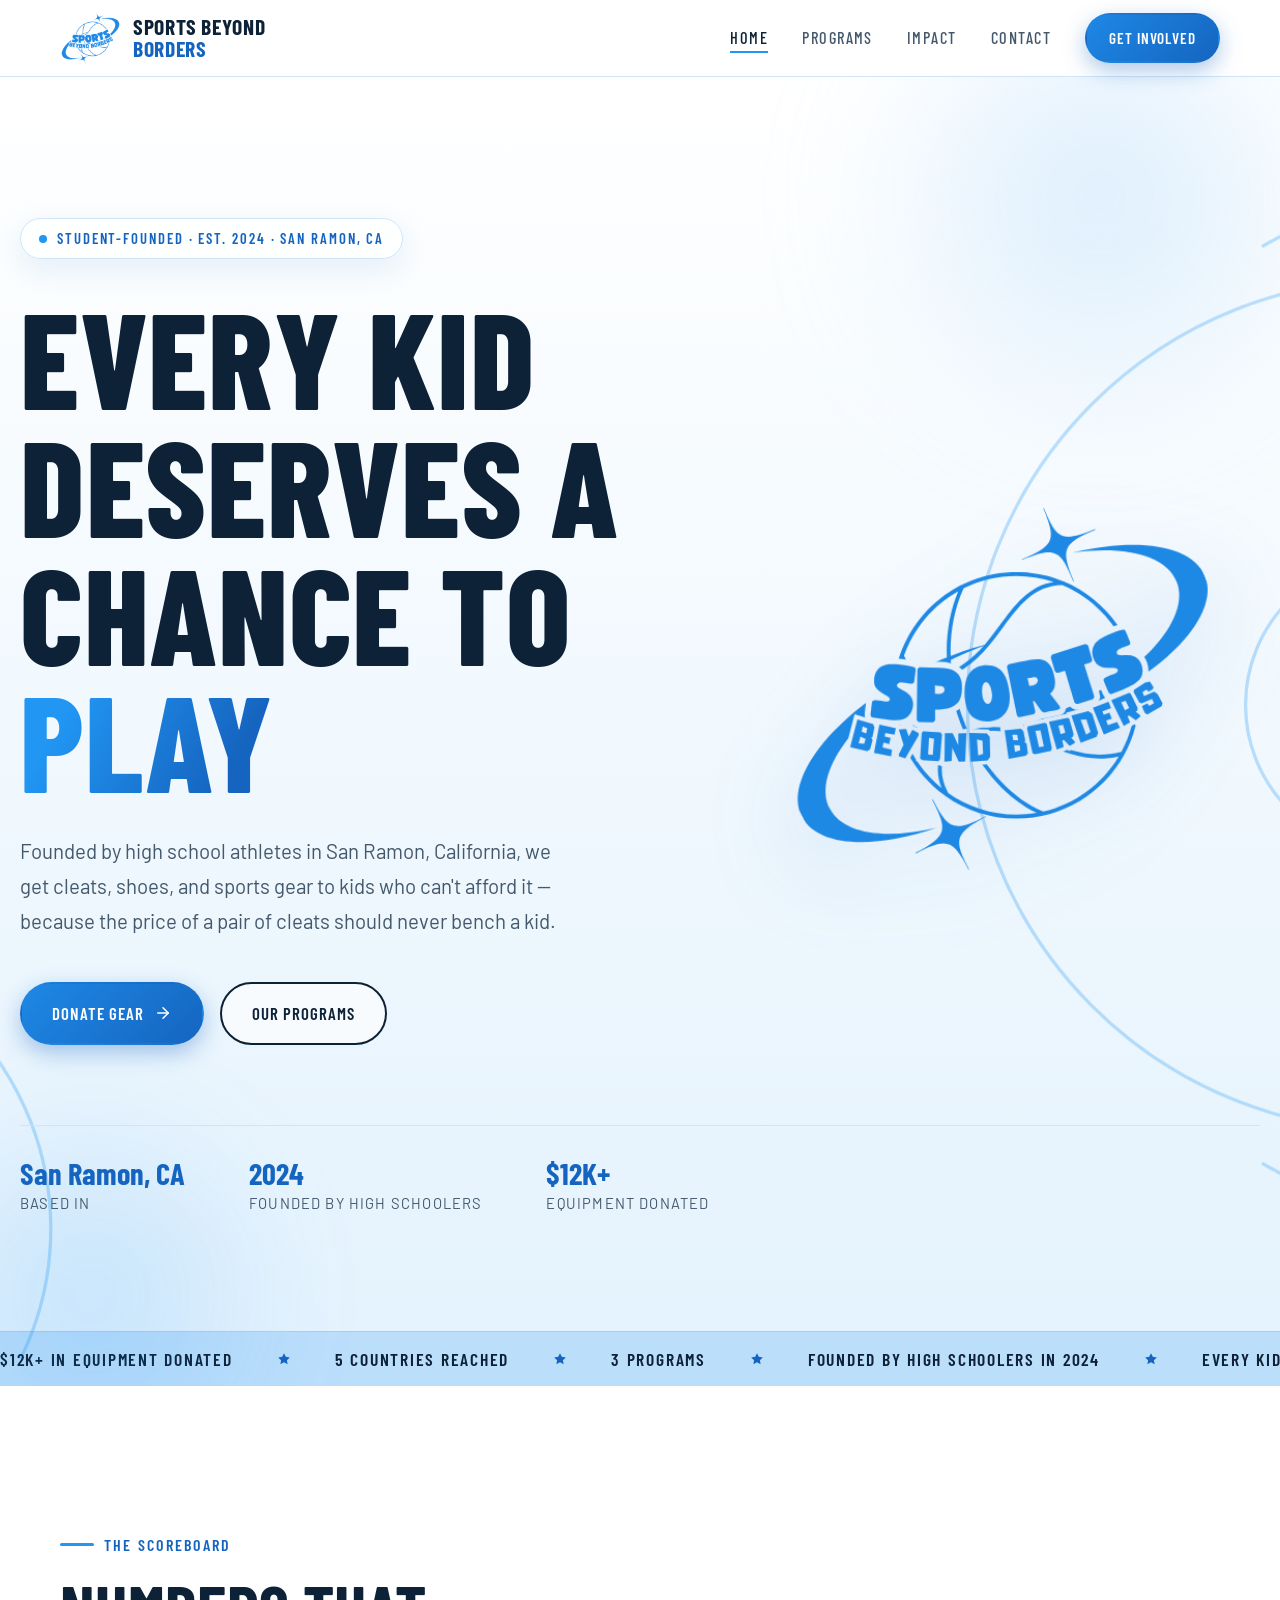
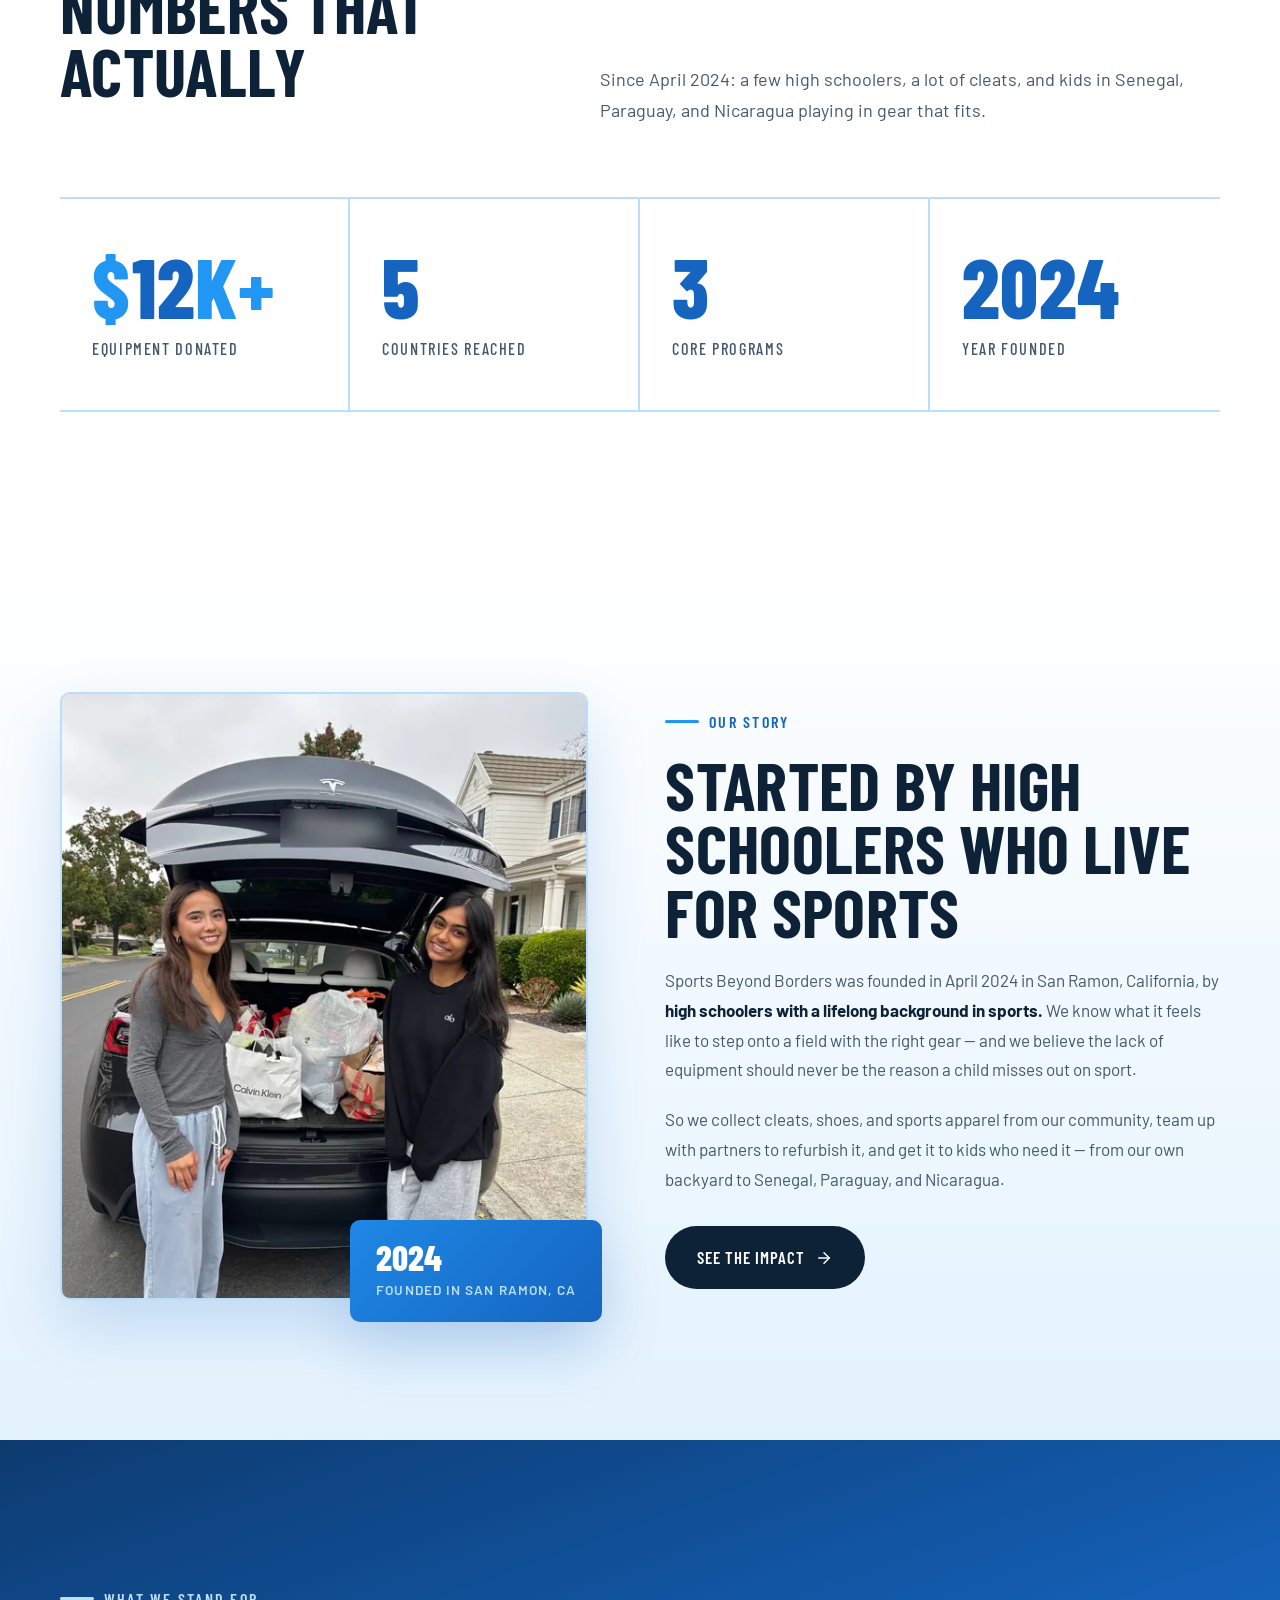
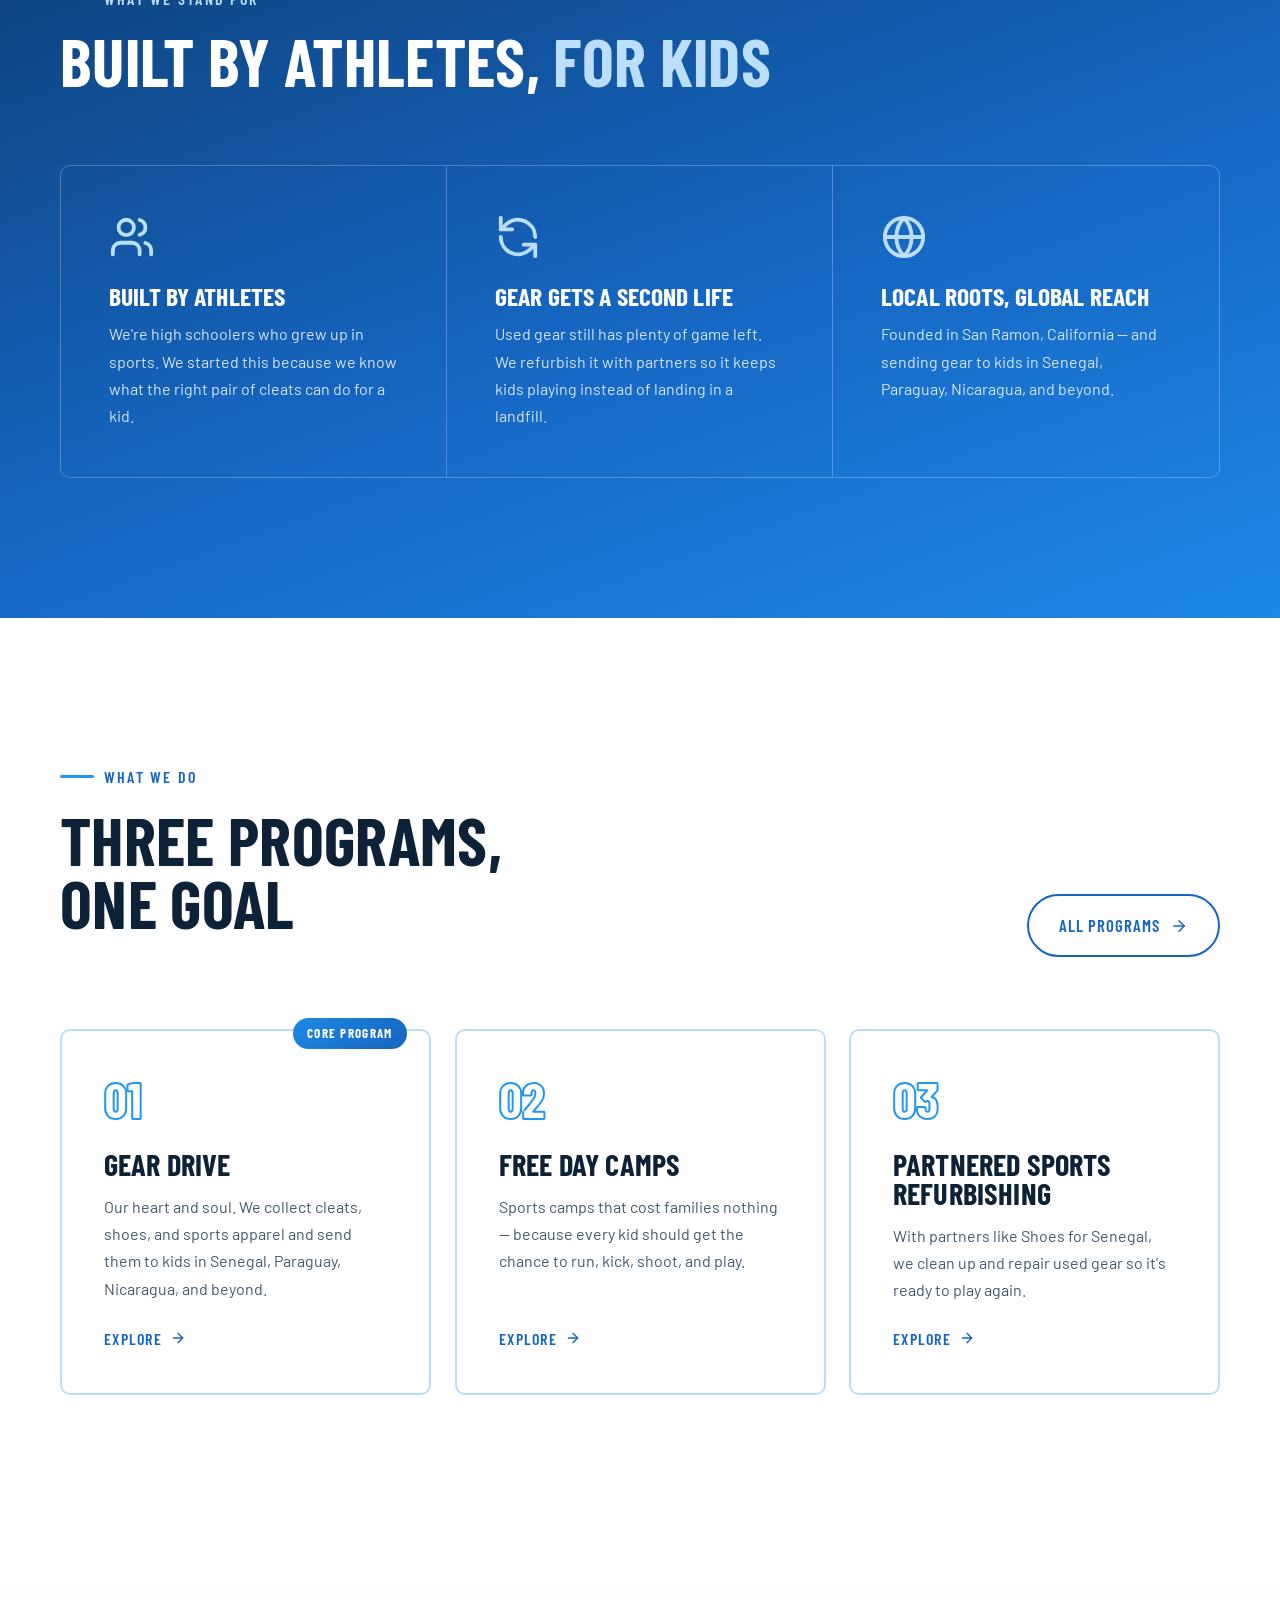
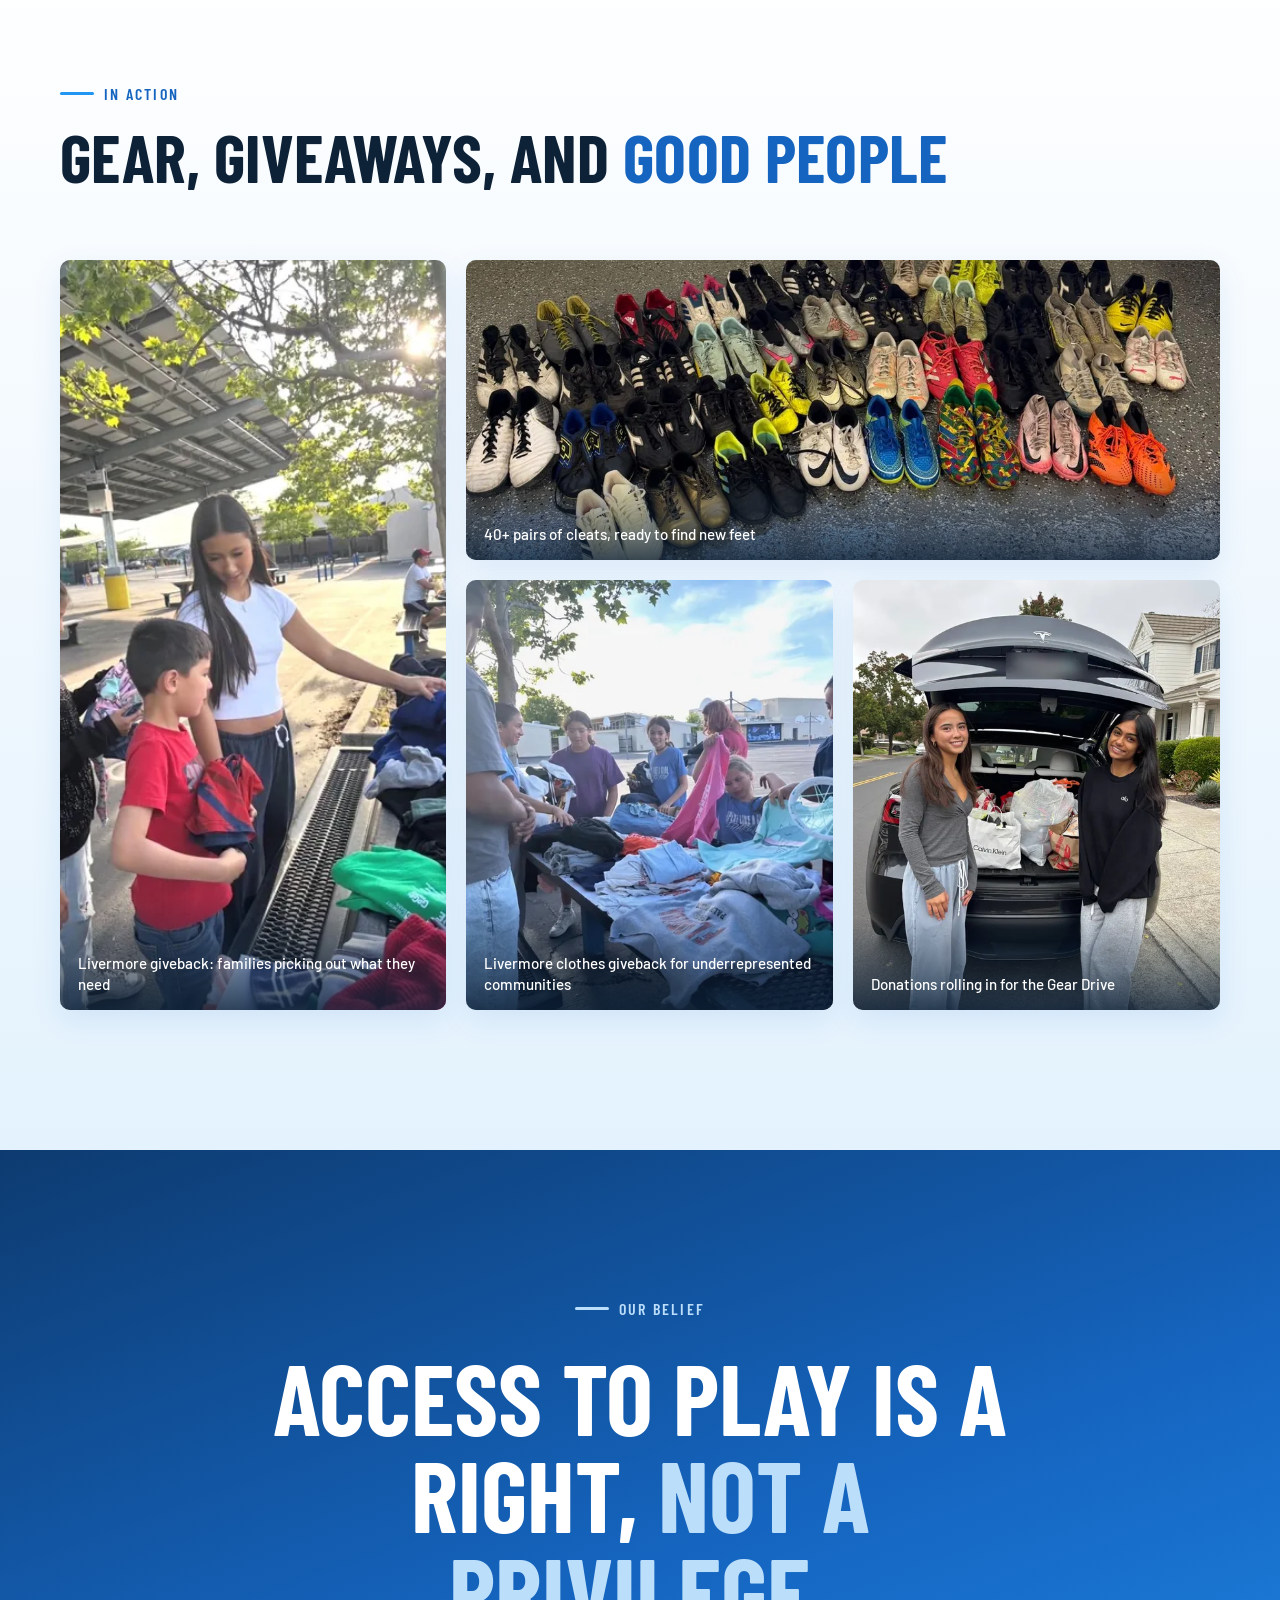
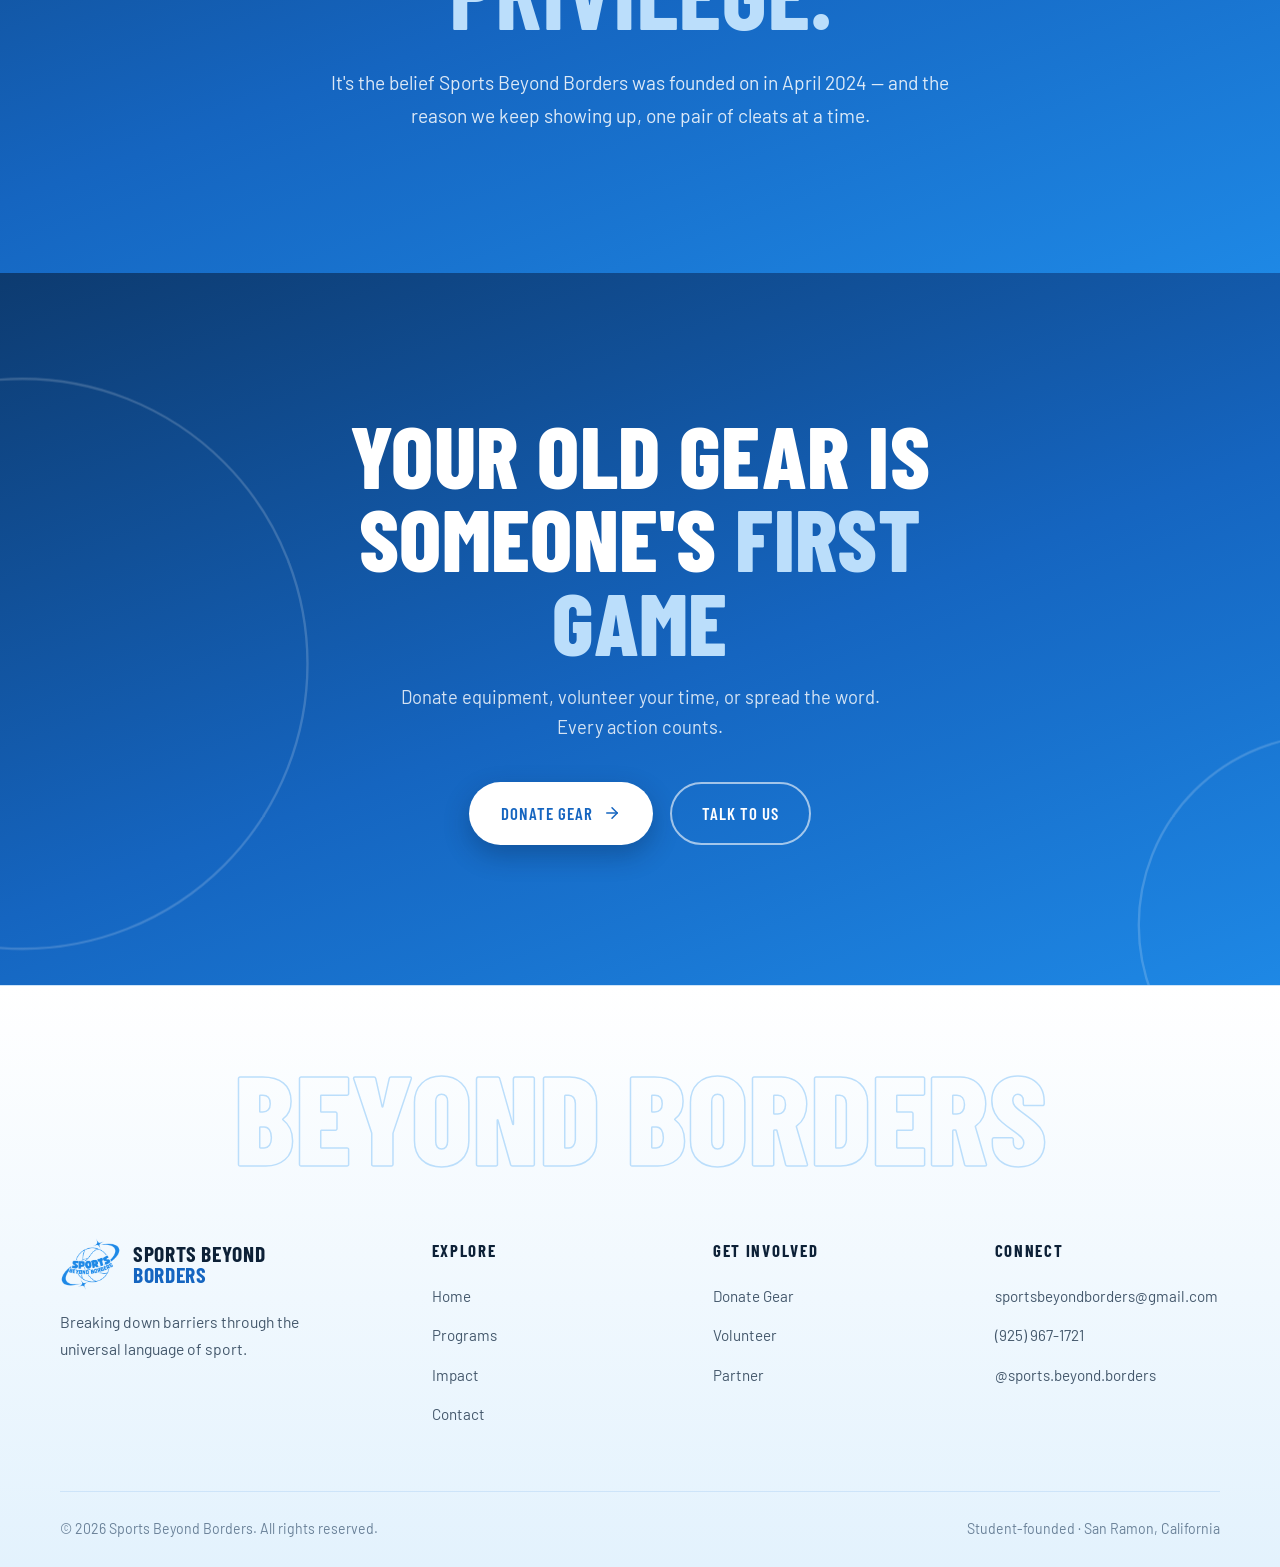
==== commit 0a99154d: "Add Instagram link and remove placeholder X link Co-Authored-By: Claude Sonnet 5.5 <noreply@anthropi" ====
--- a/index.html
+++ b/index.html
@@ -346,8 +346,7 @@
           <ul>
             <li><a href="mailto:sportsbeyondborders@gmail.com">sportsbeyondborders@gmail.com</a></li>
             <li><a href="tel:+19259671721">(925) 967-1721</a></li>
-            <li><a href="#" rel="noopener">Instagram</a></li>
-            <li><a href="#" rel="noopener">Twitter / X</a></li>
+            <li><a href="https://www.instagram.com/sports.beyond.borders/" target="_blank" rel="noopener" aria-label="Instagram: @sports.beyond.borders">@sports.beyond.borders</a></li>
           </ul>
         </div>
       </div>
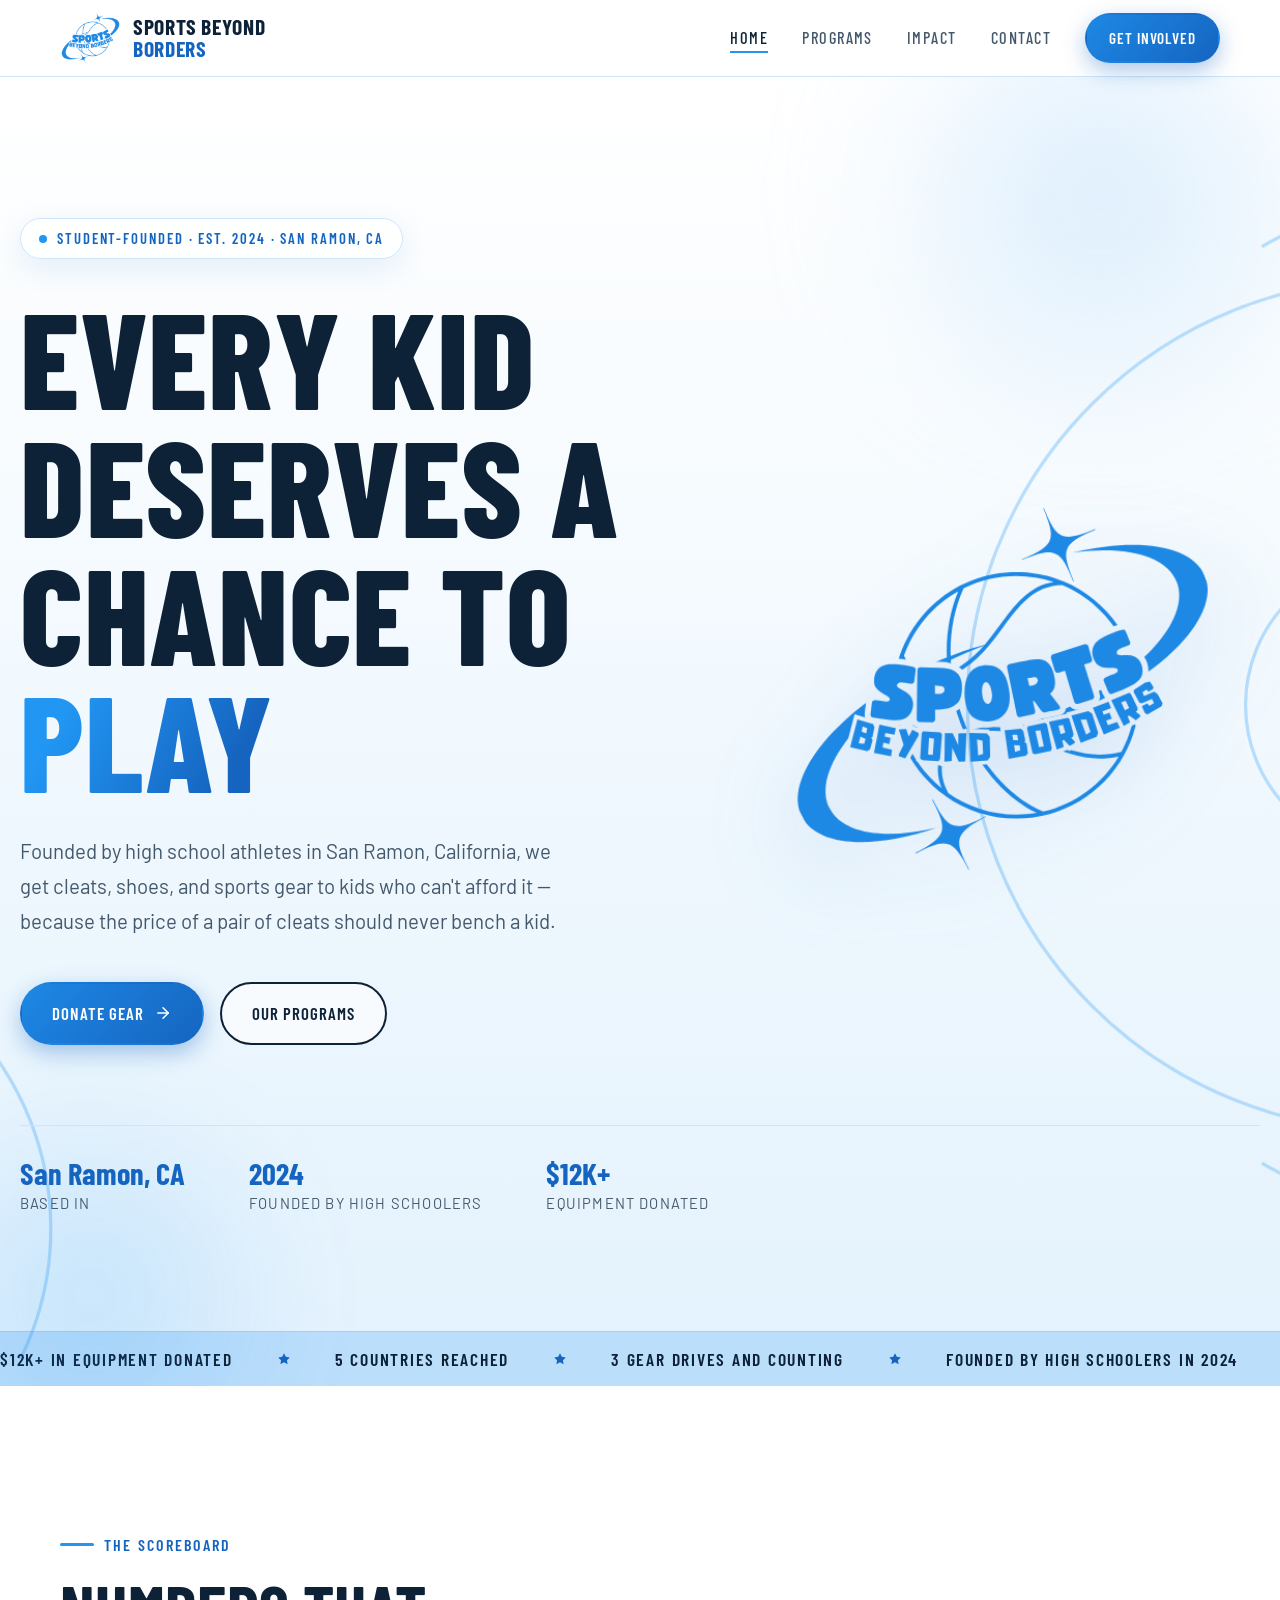
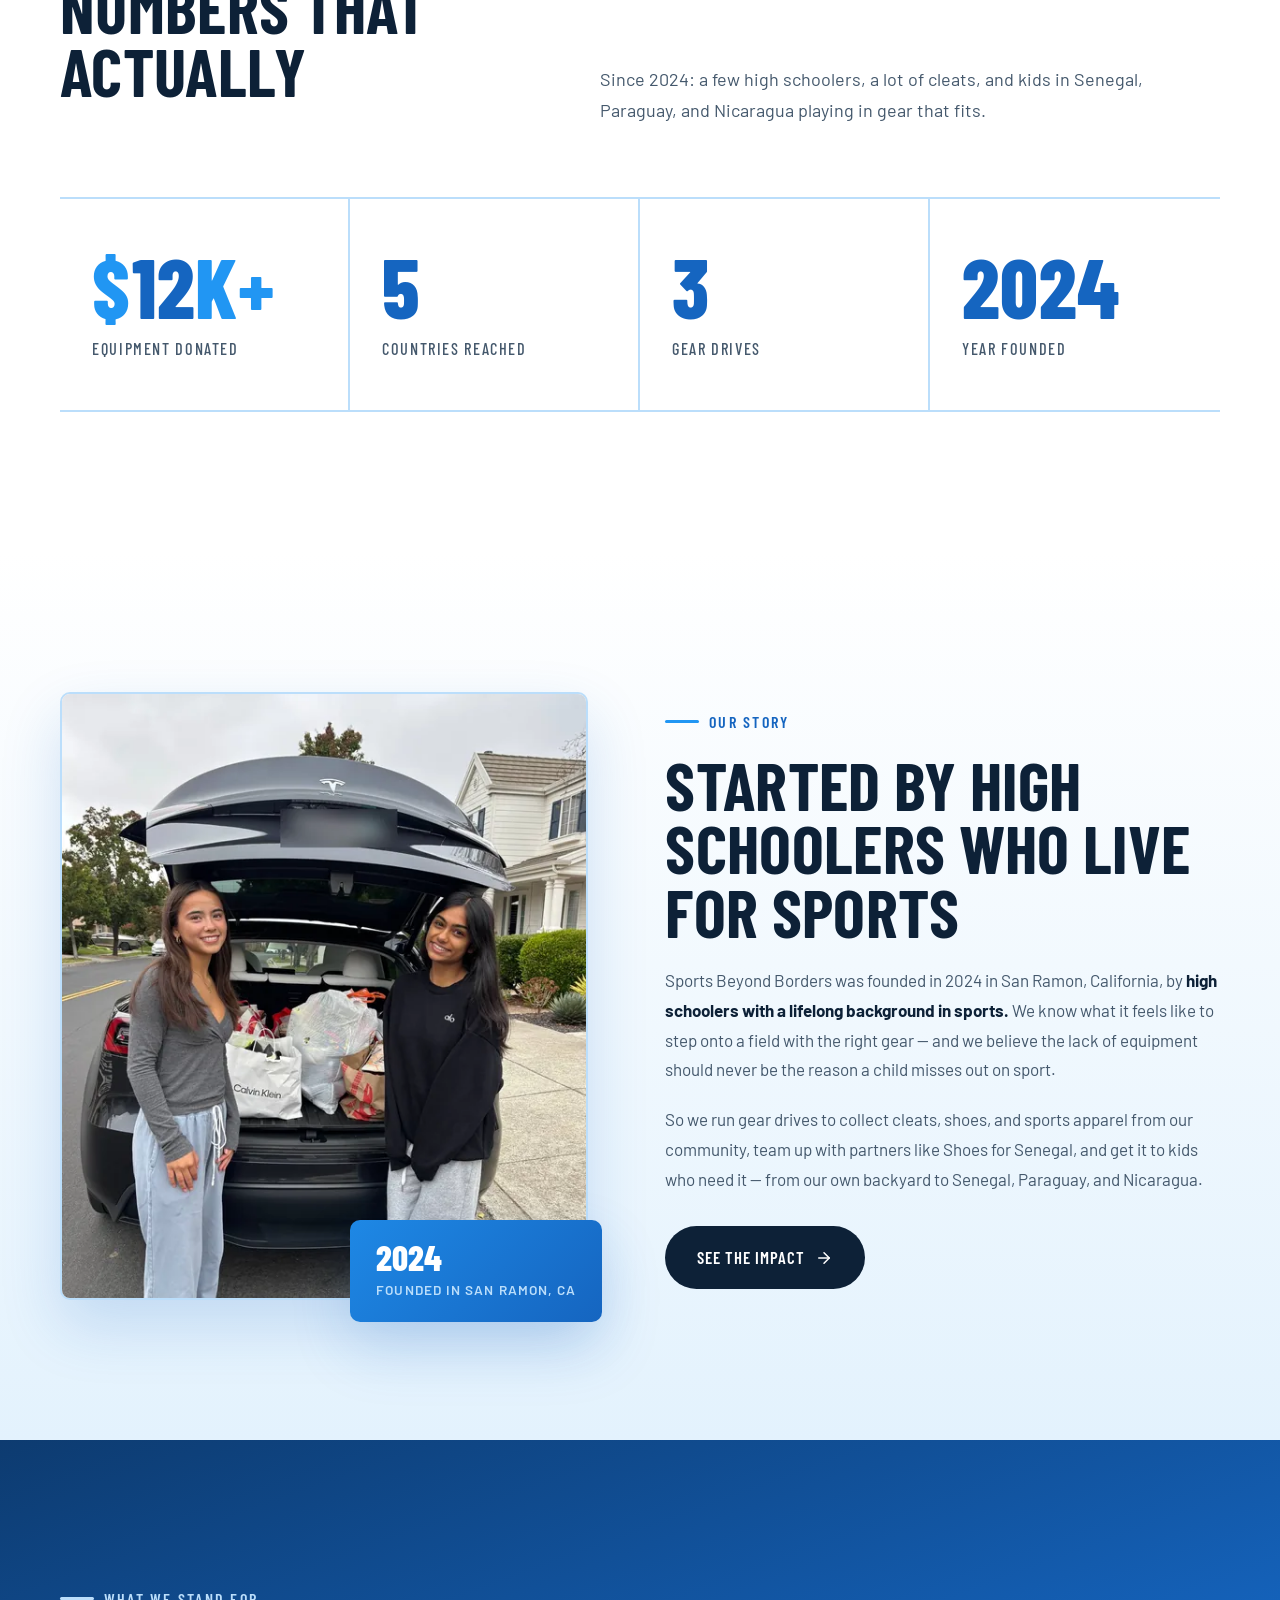
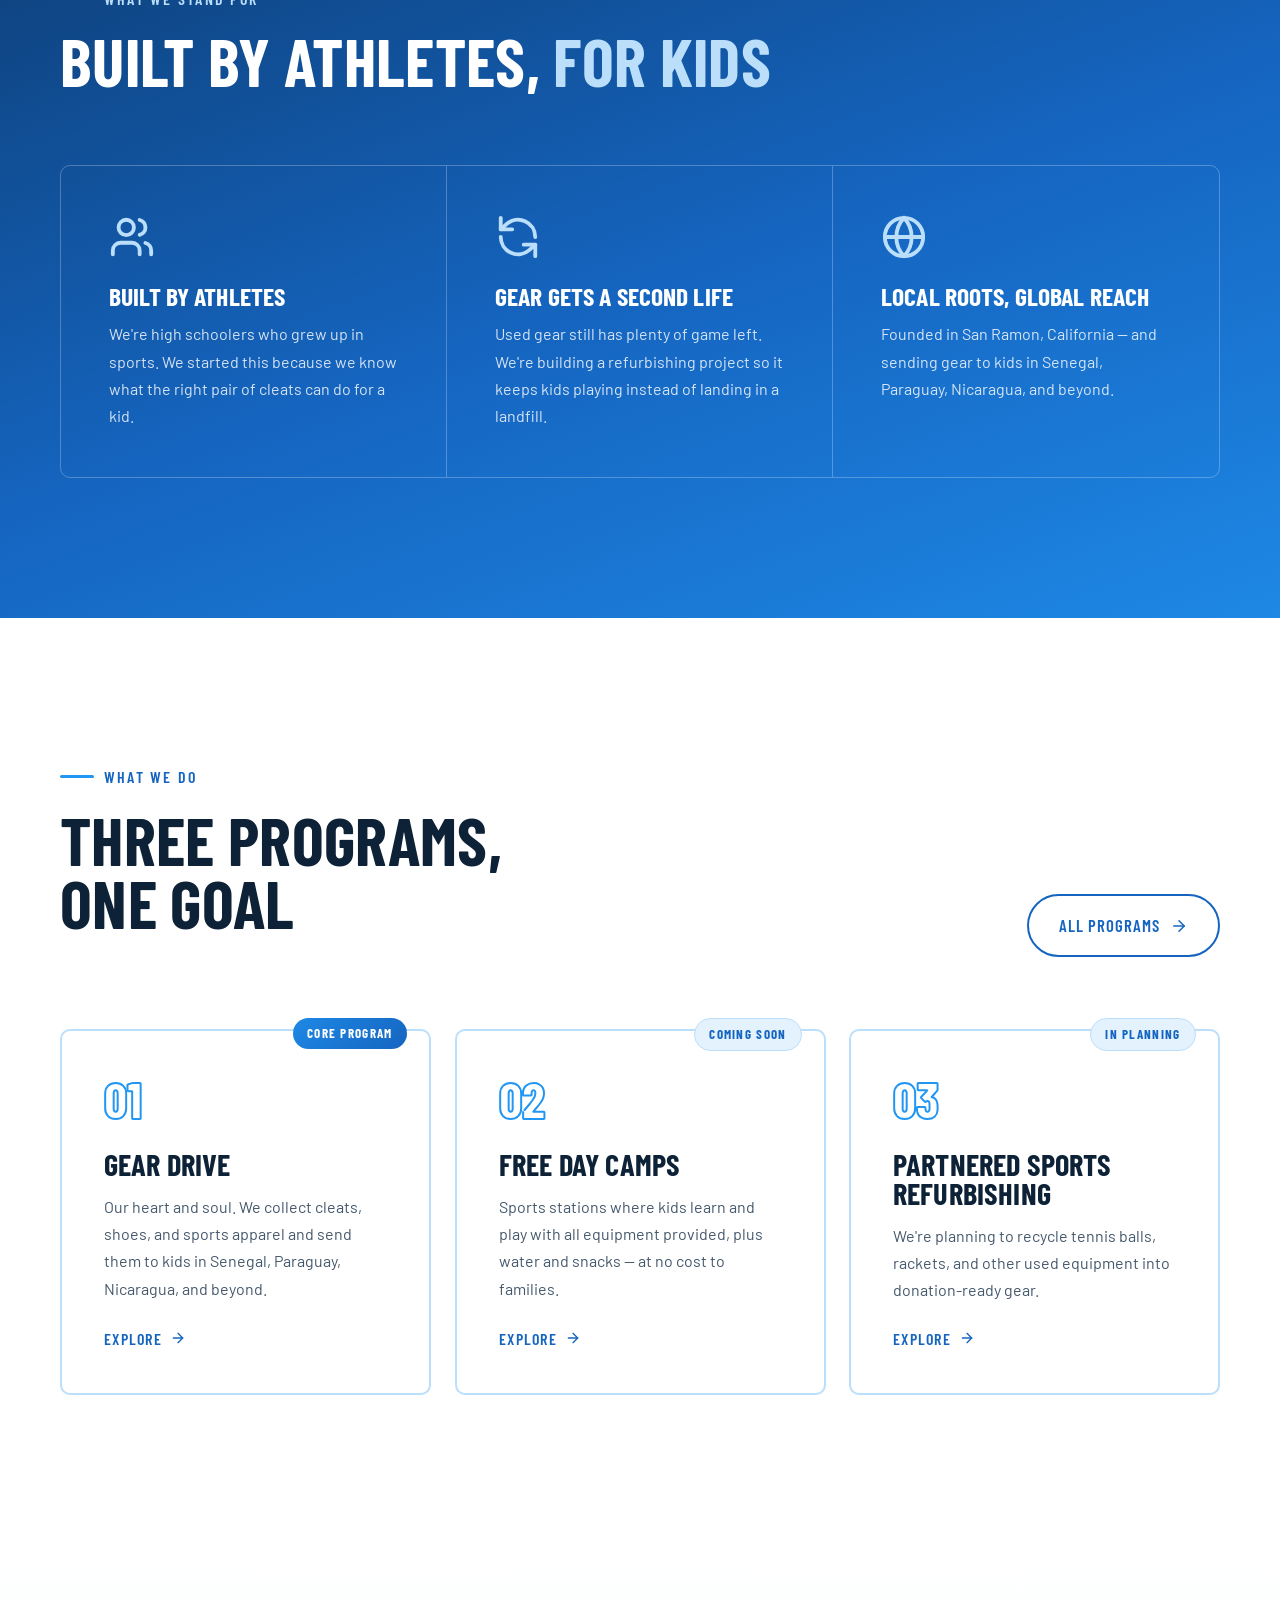
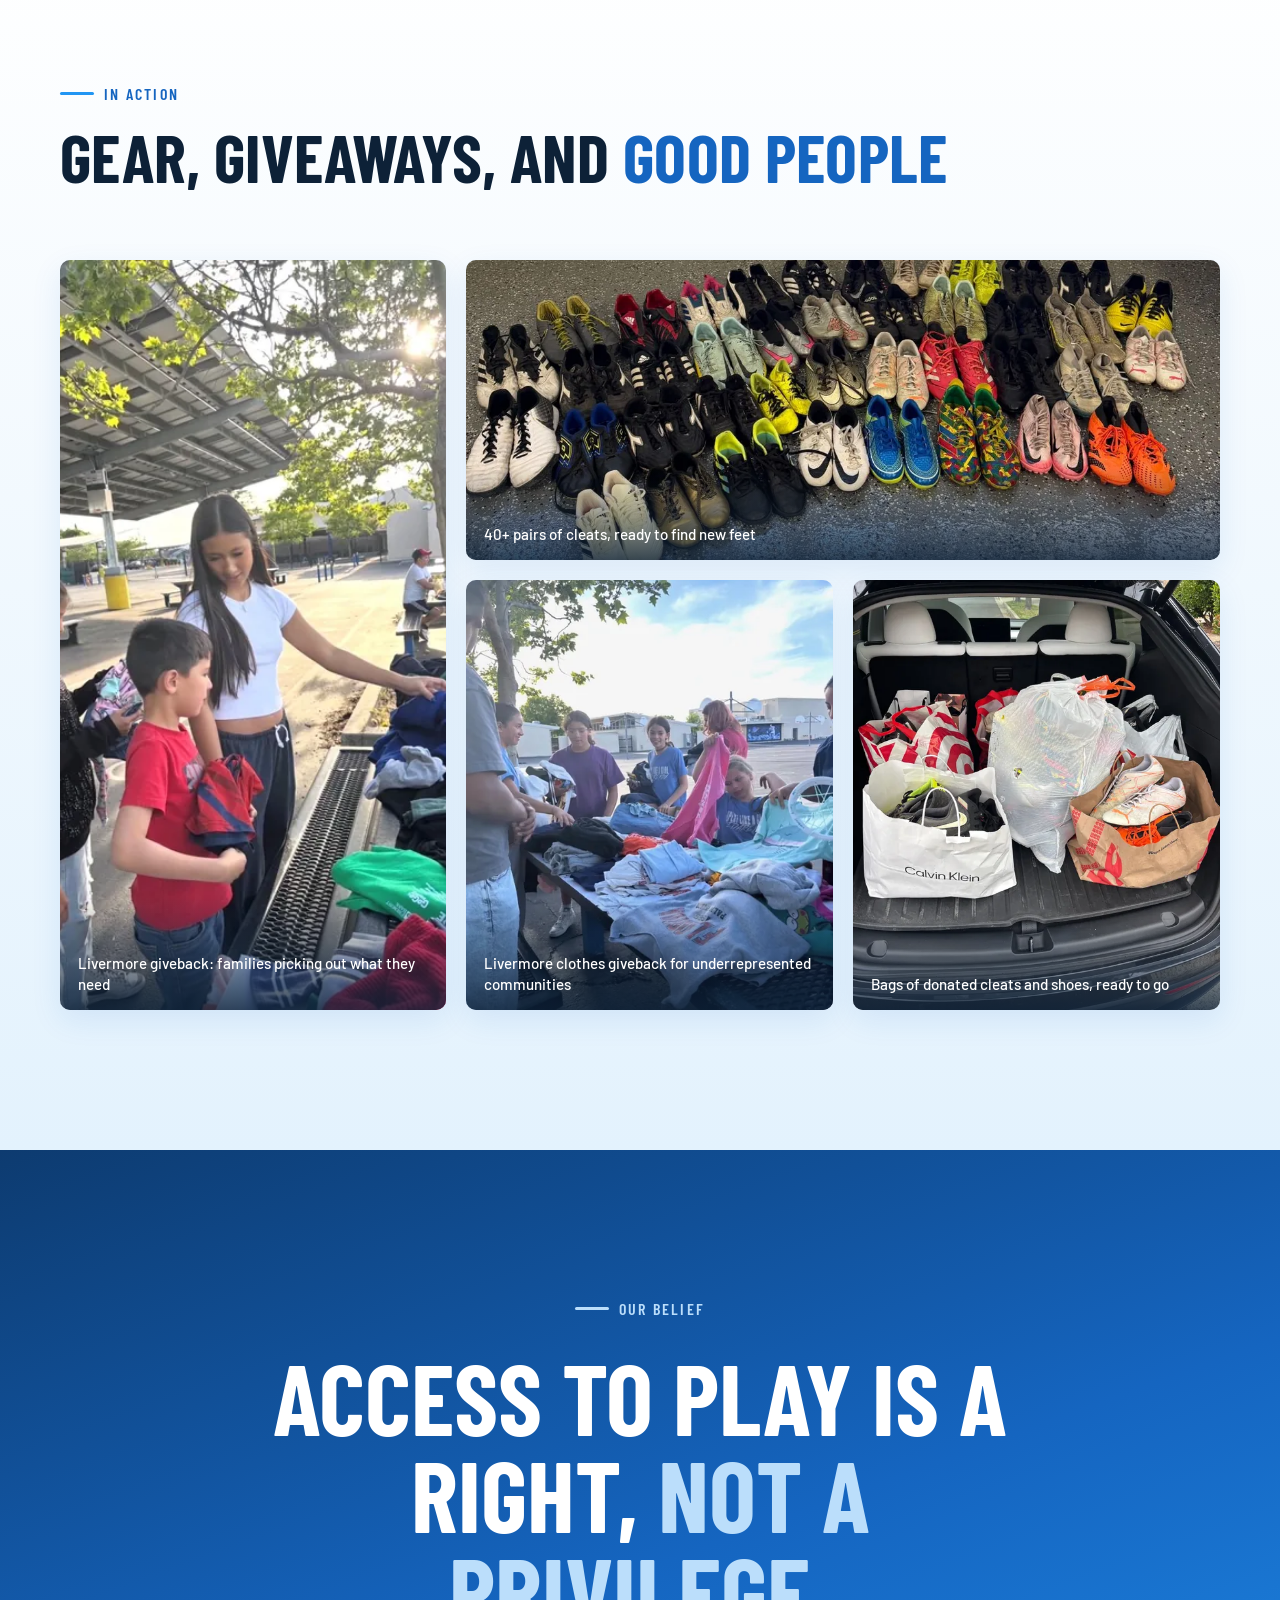
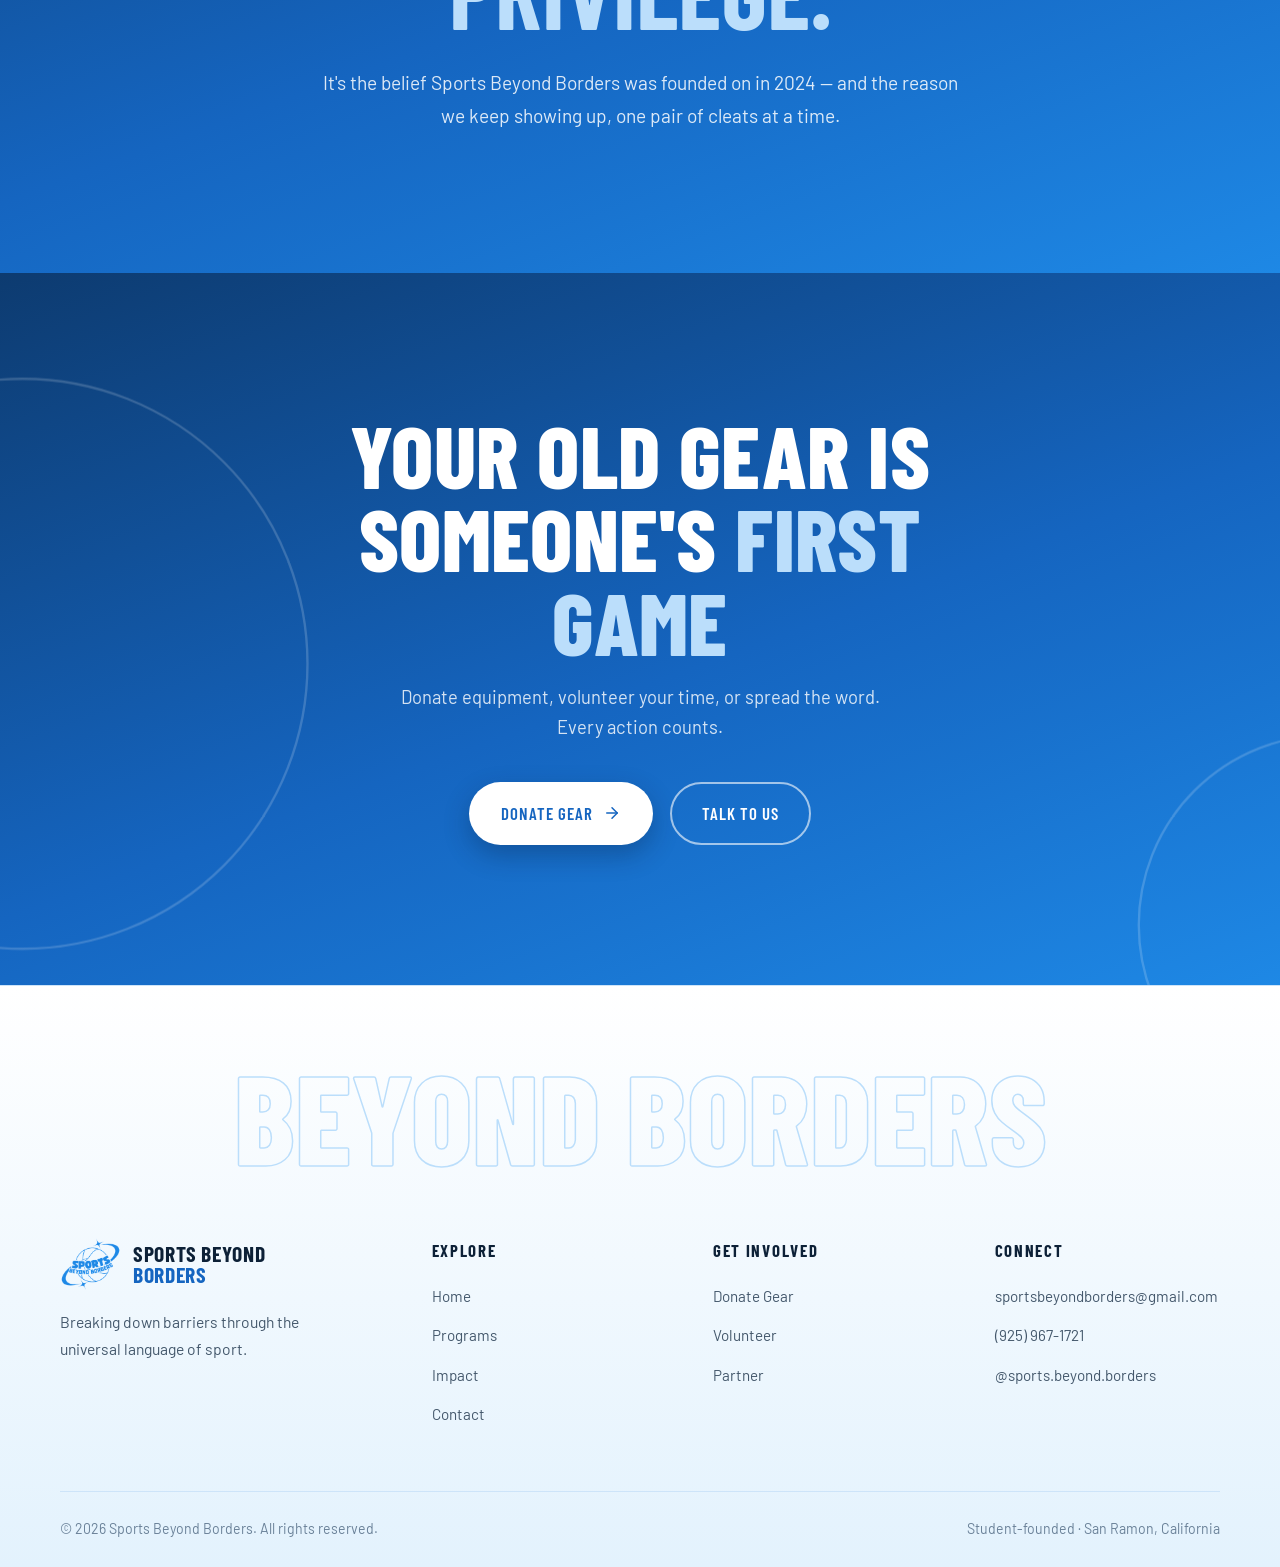
==== commit a09d9fac: "Real timeline, quotes, and accurate program status Add the dated timeline (May 2024 to Nov 2026), th" ====
--- a/index.html
+++ b/index.html
@@ -103,7 +103,7 @@
             <svg viewBox="0 0 24 24" fill="currentColor"><polygon points="12 2 15.09 8.26 22 9.27 17 14.14 18.18 21.02 12 17.77 5.82 21.02 7 14.14 2 9.27 8.91 8.26 12 2"/></svg>
             5 countries reached
             <svg viewBox="0 0 24 24" fill="currentColor"><polygon points="12 2 15.09 8.26 22 9.27 17 14.14 18.18 21.02 12 17.77 5.82 21.02 7 14.14 2 9.27 8.91 8.26 12 2"/></svg>
-            3 programs
+            3 gear drives and counting
             <svg viewBox="0 0 24 24" fill="currentColor"><polygon points="12 2 15.09 8.26 22 9.27 17 14.14 18.18 21.02 12 17.77 5.82 21.02 7 14.14 2 9.27 8.91 8.26 12 2"/></svg>
             founded by high schoolers in 2024
             <svg viewBox="0 0 24 24" fill="currentColor"><polygon points="12 2 15.09 8.26 22 9.27 17 14.14 18.18 21.02 12 17.77 5.82 21.02 7 14.14 2 9.27 8.91 8.26 12 2"/></svg>
@@ -115,7 +115,7 @@
             <svg viewBox="0 0 24 24" fill="currentColor"><polygon points="12 2 15.09 8.26 22 9.27 17 14.14 18.18 21.02 12 17.77 5.82 21.02 7 14.14 2 9.27 8.91 8.26 12 2"/></svg>
             5 countries reached
             <svg viewBox="0 0 24 24" fill="currentColor"><polygon points="12 2 15.09 8.26 22 9.27 17 14.14 18.18 21.02 12 17.77 5.82 21.02 7 14.14 2 9.27 8.91 8.26 12 2"/></svg>
-            3 programs
+            3 gear drives and counting
             <svg viewBox="0 0 24 24" fill="currentColor"><polygon points="12 2 15.09 8.26 22 9.27 17 14.14 18.18 21.02 12 17.77 5.82 21.02 7 14.14 2 9.27 8.91 8.26 12 2"/></svg>
             founded by high schoolers in 2024
             <svg viewBox="0 0 24 24" fill="currentColor"><polygon points="12 2 15.09 8.26 22 9.27 17 14.14 18.18 21.02 12 17.77 5.82 21.02 7 14.14 2 9.27 8.91 8.26 12 2"/></svg>
@@ -134,7 +134,7 @@
             <span class="kicker">The Scoreboard</span>
             <h2 class="section-title">Numbers that<br/>actually <span class="text-outline">matter</span></h2>
           </div>
-          <p class="section-sub">Since April 2024: a few high schoolers, a lot of cleats, and kids in Senegal, Paraguay, and Nicaragua playing in gear that fits.</p>
+          <p class="section-sub">Since 2024: a few high schoolers, a lot of cleats, and kids in Senegal, Paraguay, and Nicaragua playing in gear that fits.</p>
         </div>
         <div class="stats-grid">
           <div class="stat-item reveal">
@@ -147,7 +147,7 @@
           </div>
           <div class="stat-item reveal" style="--d:0.16s">
             <span class="stat-number"><span class="count" data-target="3">0</span></span>
-            <span class="stat-label">Core Programs</span>
+            <span class="stat-label">Gear Drives</span>
           </div>
           <div class="stat-item reveal" style="--d:0.24s">
             <span class="stat-number"><span>2024</span></span>
@@ -173,14 +173,14 @@
           <span class="kicker">Our Story</span>
           <h2 class="section-title">Started by high schoolers who live for sports</h2>
           <p>
-            Sports Beyond Borders was founded in April 2024 in San Ramon, California, by <strong>high schoolers
+            Sports Beyond Borders was founded in 2024 in San Ramon, California, by <strong>high schoolers
             with a lifelong background in sports.</strong> We know what it feels like to step onto a field with the
             right gear &mdash; and we believe the lack of equipment should never be the reason a child misses out on sport.
           </p>
           <p>
-            So we collect cleats, shoes, and sports apparel from our community, team up with partners to
-            refurbish it, and get it to kids who need it &mdash; from our own backyard to Senegal, Paraguay,
-            and Nicaragua.
+            So we run gear drives to collect cleats, shoes, and sports apparel from our community, team up with
+            partners like Shoes for Senegal, and get it to kids who need it &mdash; from our own backyard to
+            Senegal, Paraguay, and Nicaragua.
           </p>
           <a href="impact.html" class="btn btn-blue" style="margin-top:12px">
             See The Impact
@@ -210,7 +210,7 @@
               <svg viewBox="0 0 24 24" fill="none" stroke="currentColor" stroke-width="2" stroke-linecap="round" stroke-linejoin="round"><path d="M3 2v6h6"/><path d="M21 12A9 9 0 0 0 6 5.3L3 8"/><path d="M21 22v-6h-6"/><path d="M3 12a9 9 0 0 0 15 6.7l3-2.7"/></svg>
             </div>
             <h3>Gear Gets A Second Life</h3>
-            <p>Used gear still has plenty of game left. We refurbish it with partners so it keeps kids playing instead of landing in a landfill.</p>
+            <p>Used gear still has plenty of game left. We're building a refurbishing project so it keeps kids playing instead of landing in a landfill.</p>
           </div>
           <div class="value-card reveal" style="--d:.2s">
             <div class="value-icon">
@@ -247,17 +247,19 @@
             </span>
           </a>
           <a href="programs.html#free-day-camps" class="program-card reveal" style="--d:.1s">
+            <span class="program-tag soft">Coming Soon</span>
             <span class="program-num">02</span>
             <h3>Free Day Camps</h3>
-            <p>Sports camps that cost families nothing &mdash; because every kid should get the chance to run, kick, shoot, and play.</p>
+            <p>Sports stations where kids learn and play with all equipment provided, plus water and snacks &mdash; at no cost to families.</p>
             <span class="program-link">Explore
               <svg viewBox="0 0 24 24" fill="none" stroke="currentColor" stroke-width="2" stroke-linecap="round" stroke-linejoin="round" aria-hidden="true"><path d="M5 12h14"/><path d="m12 5 7 7-7 7"/></svg>
             </span>
           </a>
           <a href="programs.html#sports-refurbishing" class="program-card reveal" style="--d:.2s">
+            <span class="program-tag soft">In Planning</span>
             <span class="program-num">03</span>
             <h3>Partnered Sports Refurbishing</h3>
-            <p>With partners like Shoes for Senegal, we clean up and repair used gear so it's ready to play again.</p>
+            <p>We're planning to recycle tennis balls, rackets, and other used equipment into donation-ready gear.</p>
             <span class="program-link">Explore
               <svg viewBox="0 0 24 24" fill="none" stroke="currentColor" stroke-width="2" stroke-linecap="round" stroke-linejoin="round" aria-hidden="true"><path d="M5 12h14"/><path d="m12 5 7 7-7 7"/></svg>
             </span>
@@ -277,7 +279,7 @@
           <figure class="photo reveal m-tall"><img src="images/photos/livermore-a-900.webp" srcset="images/photos/livermore-a-480.webp 480w, images/photos/livermore-a-900.webp 900w" sizes="(max-width: 768px) 100vw, 420px" width="900" height="1266" alt="A volunteer helps a boy and two girls pick out clothes at a giveback table in Livermore" loading="lazy" decoding="async" /><figcaption>Livermore giveback: families picking out what they need</figcaption></figure>
           <figure class="photo reveal m-wide" style="--d:0.08s"><img src="images/photos/cleats-1100.webp" srcset="images/photos/cleats-560.webp 560w, images/photos/cleats-1100.webp 1100w" sizes="(max-width: 768px) 100vw, 760px" width="1100" height="596" alt="More than 40 pairs of soccer cleats lined up on a garage floor, collected for kids who need them" loading="lazy" decoding="async" /><figcaption>40+ pairs of cleats, ready to find new feet</figcaption></figure>
           <figure class="photo reveal m-b" style="--d:0.16s"><img src="images/photos/livermore-b-900.webp" srcset="images/photos/livermore-b-480.webp 480w, images/photos/livermore-b-900.webp 900w" sizes="(max-width: 768px) 100vw, 380px" width="900" height="1272" alt="Kids and volunteers sorting and choosing clothes at an outdoor giveback table in Livermore" loading="lazy" decoding="async" /><figcaption>Livermore clothes giveback for underrepresented communities</figcaption></figure>
-          <figure class="photo reveal m-c" style="--d:0.24s"><img src="images/photos/donation-pickup-1000.webp" srcset="images/photos/donation-pickup-560.webp 560w, images/photos/donation-pickup-1000.webp 1000w" sizes="(max-width: 768px) 100vw, 380px" width="1000" height="1333" alt="Two volunteers smiling beside a car trunk filled with bags of donated shoes and sports gear" loading="lazy" decoding="async" /><figcaption>Donations rolling in for the Gear Drive</figcaption></figure>
+          <figure class="photo reveal m-c" style="--d:0.24s"><img src="images/photos/donation-bags-1000.webp" srcset="images/photos/donation-bags-560.webp 560w, images/photos/donation-bags-1000.webp 1000w" sizes="(max-width: 768px) 100vw, 380px" width="1000" height="1333" alt="Bags of donated cleats and shoes packed into a car trunk, ready to be delivered" loading="lazy" decoding="async" /><figcaption>Bags of donated cleats and shoes, ready to go</figcaption></figure>
         </div>
       </div>
     </section>
@@ -287,7 +289,7 @@
       <div class="container pull-quote reveal">
         <span class="kicker">Our Belief</span>
         <blockquote>Access to play is a right, <em>not a privilege.</em></blockquote>
-        <p class="belief-sub">It's the belief Sports Beyond Borders was founded on in April 2024 &mdash; and the reason we keep showing up, one pair of cleats at a time.</p>
+        <p class="belief-sub">It's the belief Sports Beyond Borders was founded on in 2024 &mdash; and the reason we keep showing up, one pair of cleats at a time.</p>
       </div>
     </section>
 
--- a/styles.css
+++ b/styles.css
@@ -1375,3 +1375,4 @@
 @media (prefers-reduced-motion: reduce) { .photo img { transition: none; } .photo:hover img { transform: none; } }
 .program-detail.photo-lead { grid-template-columns: 1.2fr 1fr; }
 @media (max-width: 1024px) { .program-detail.photo-lead { grid-template-columns: 1fr; } }
+.program-tag.soft, .core-tag.soft { background: var(--ice); color: var(--blue-deep); border: 1.5px solid var(--baby); }
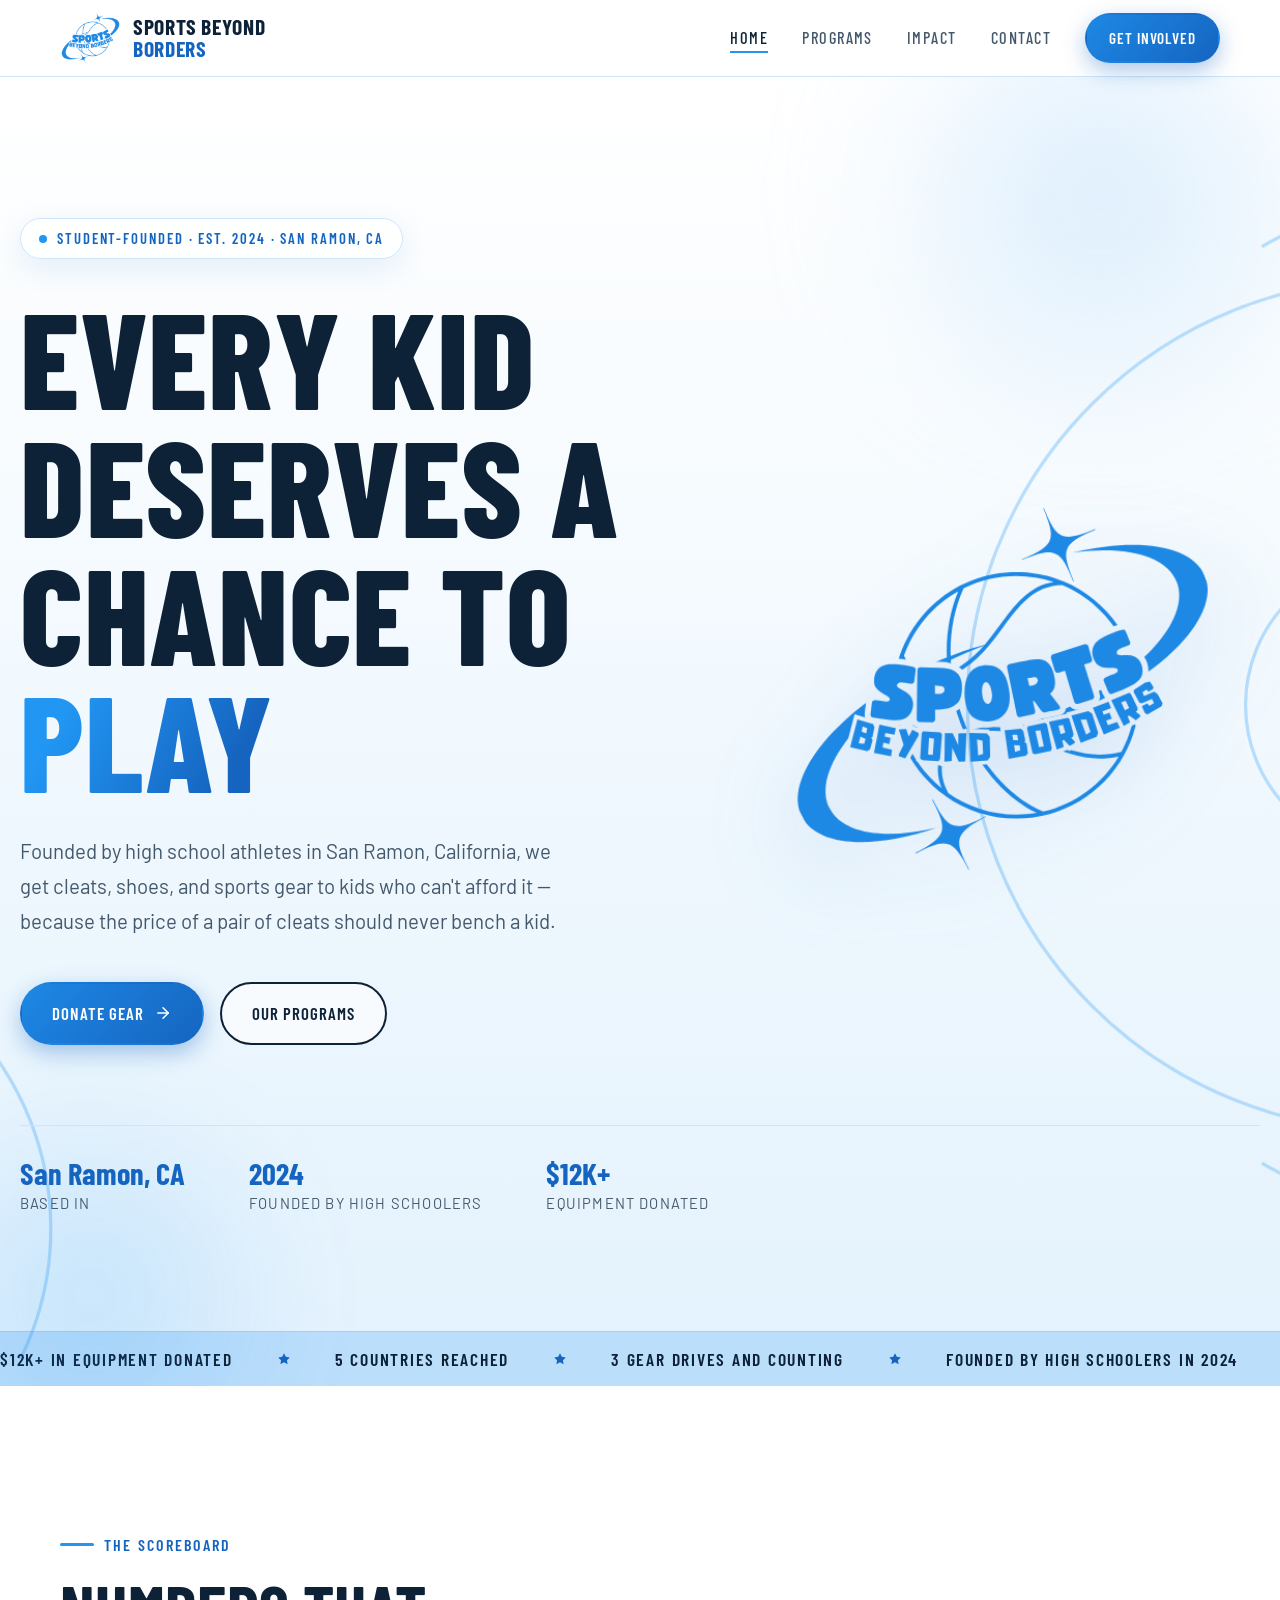
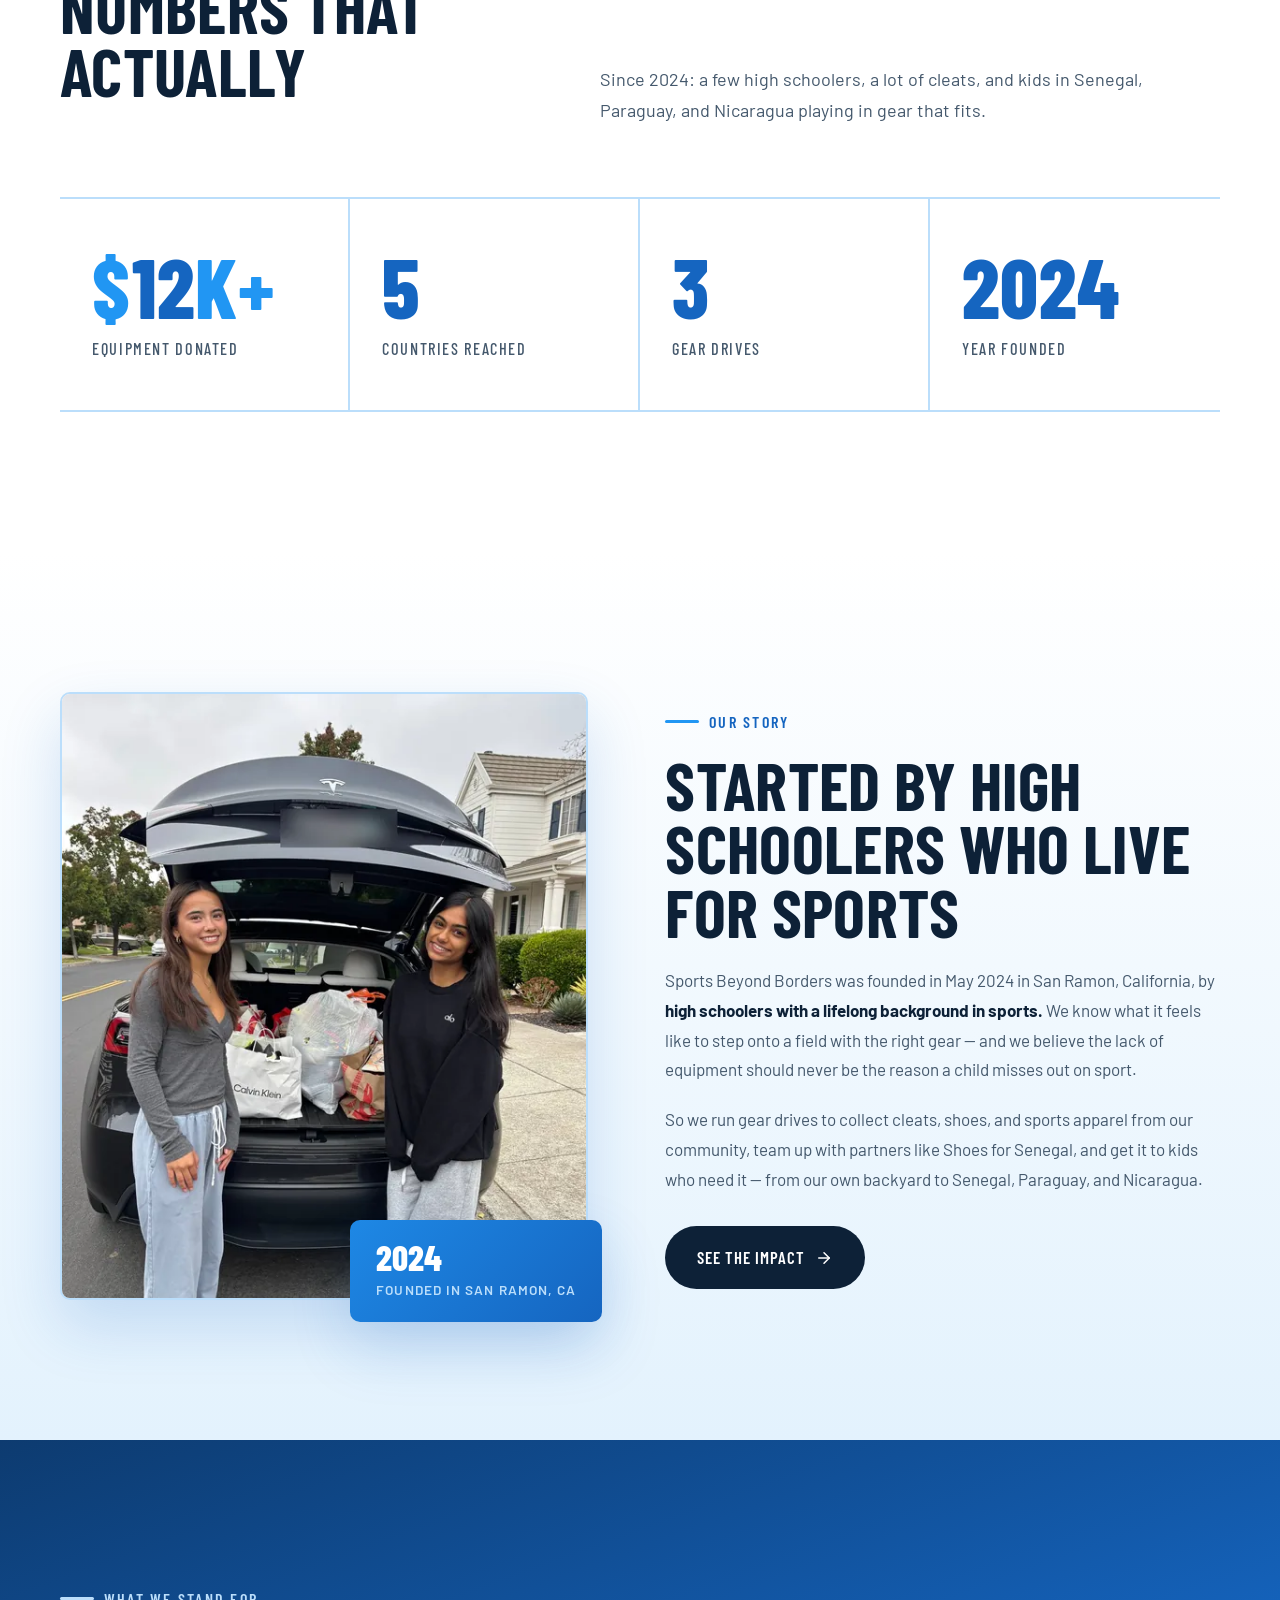
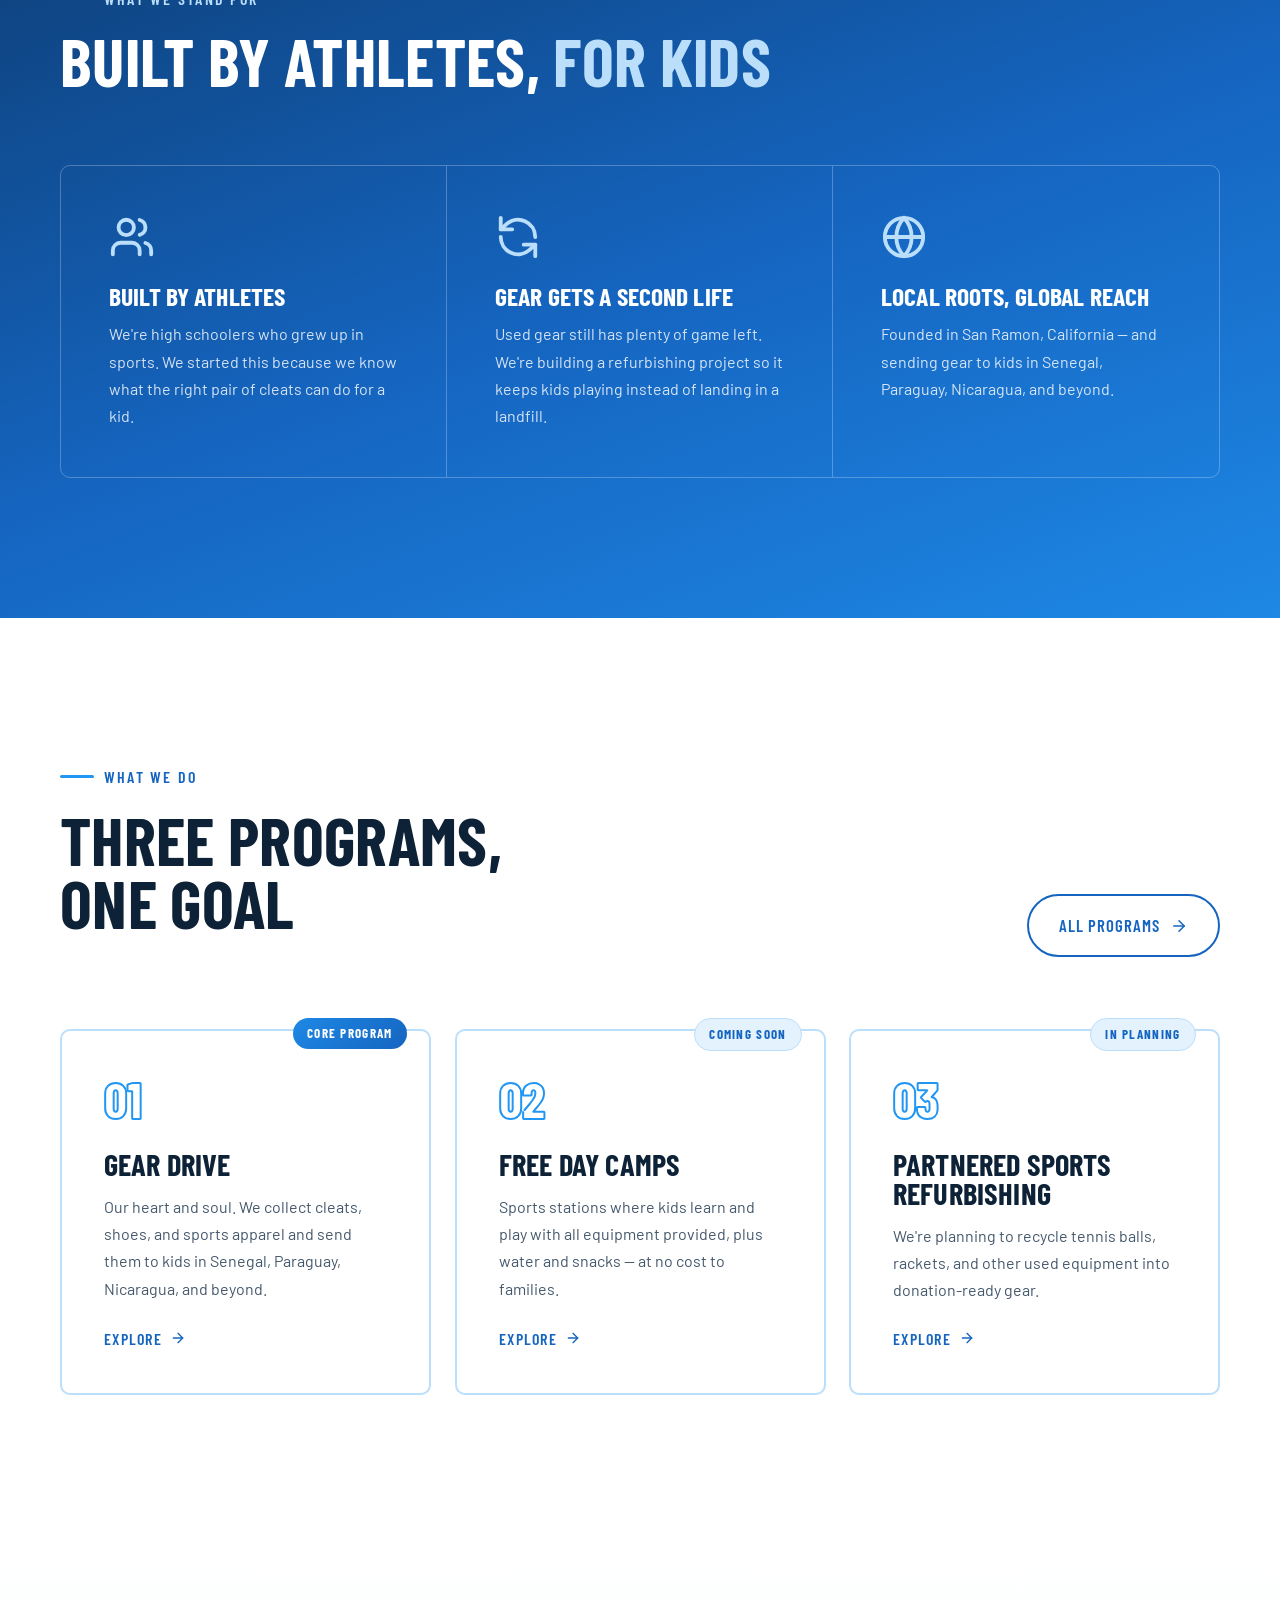
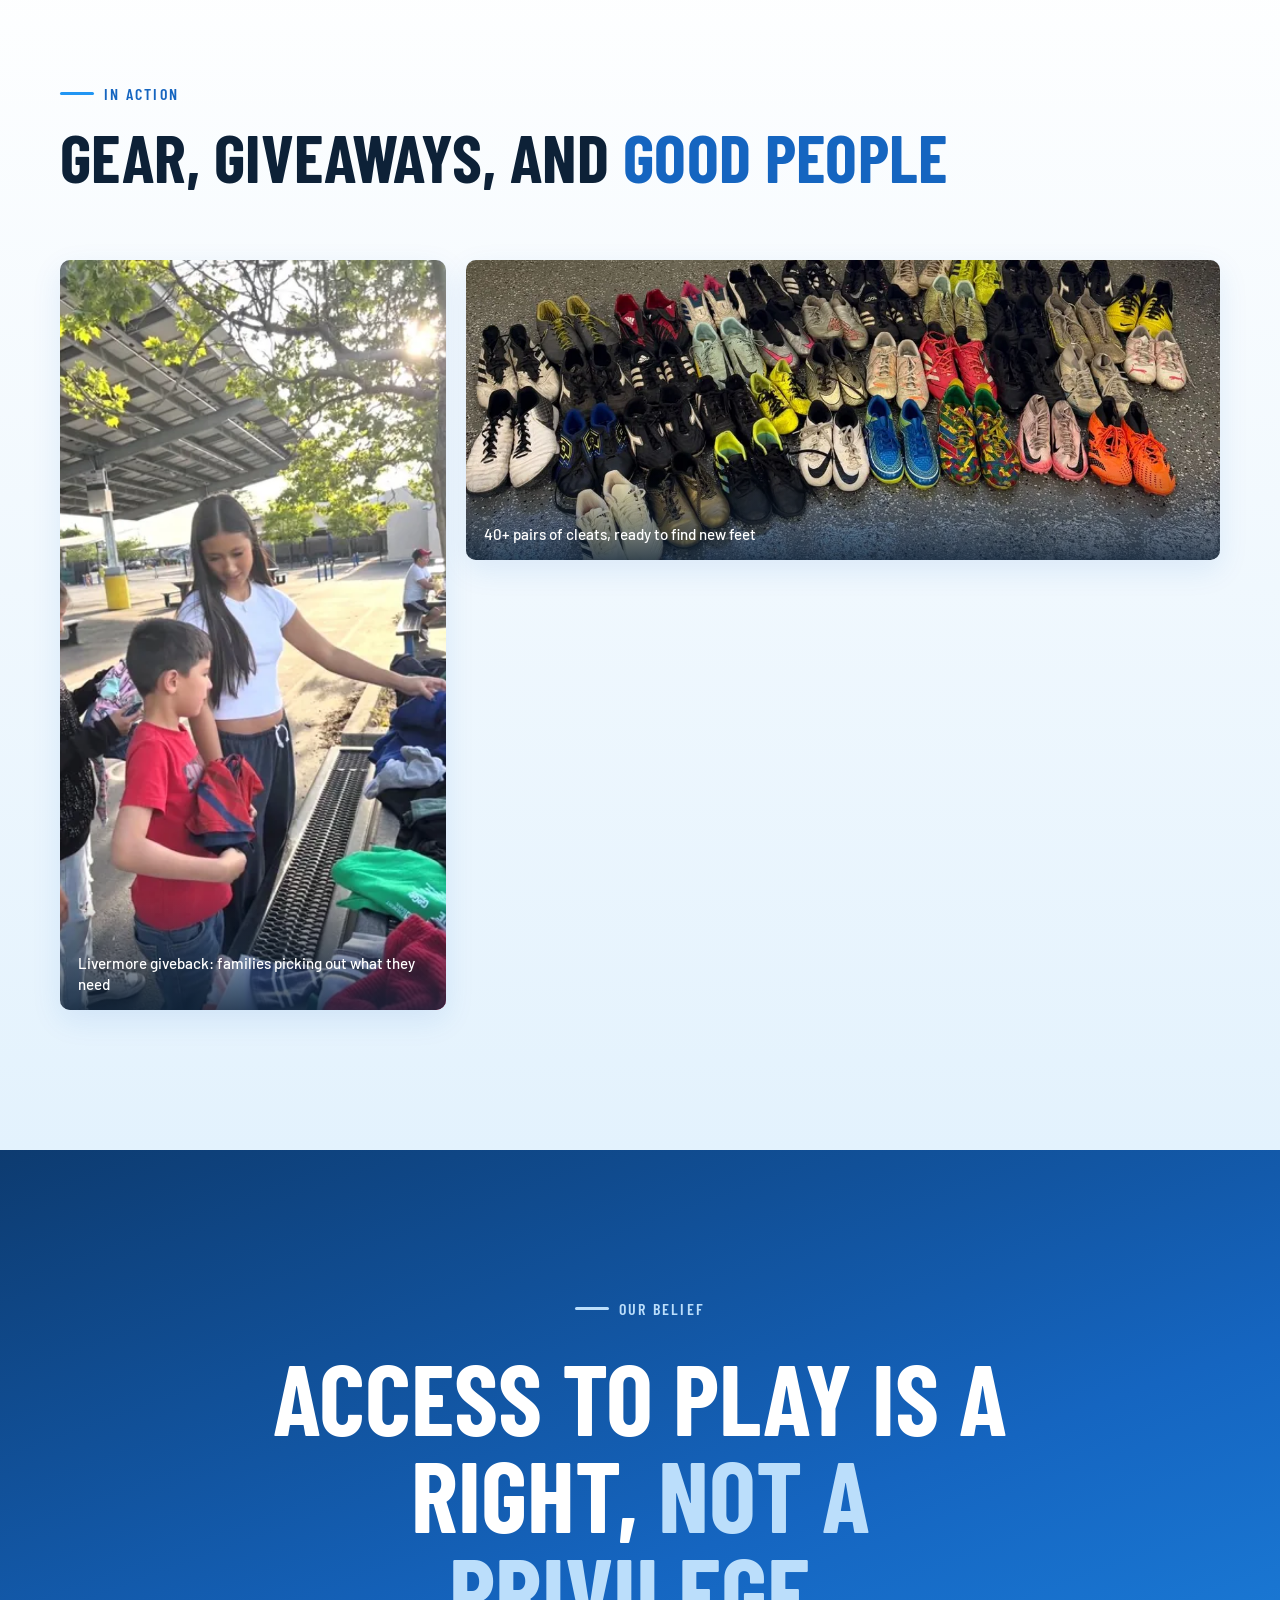
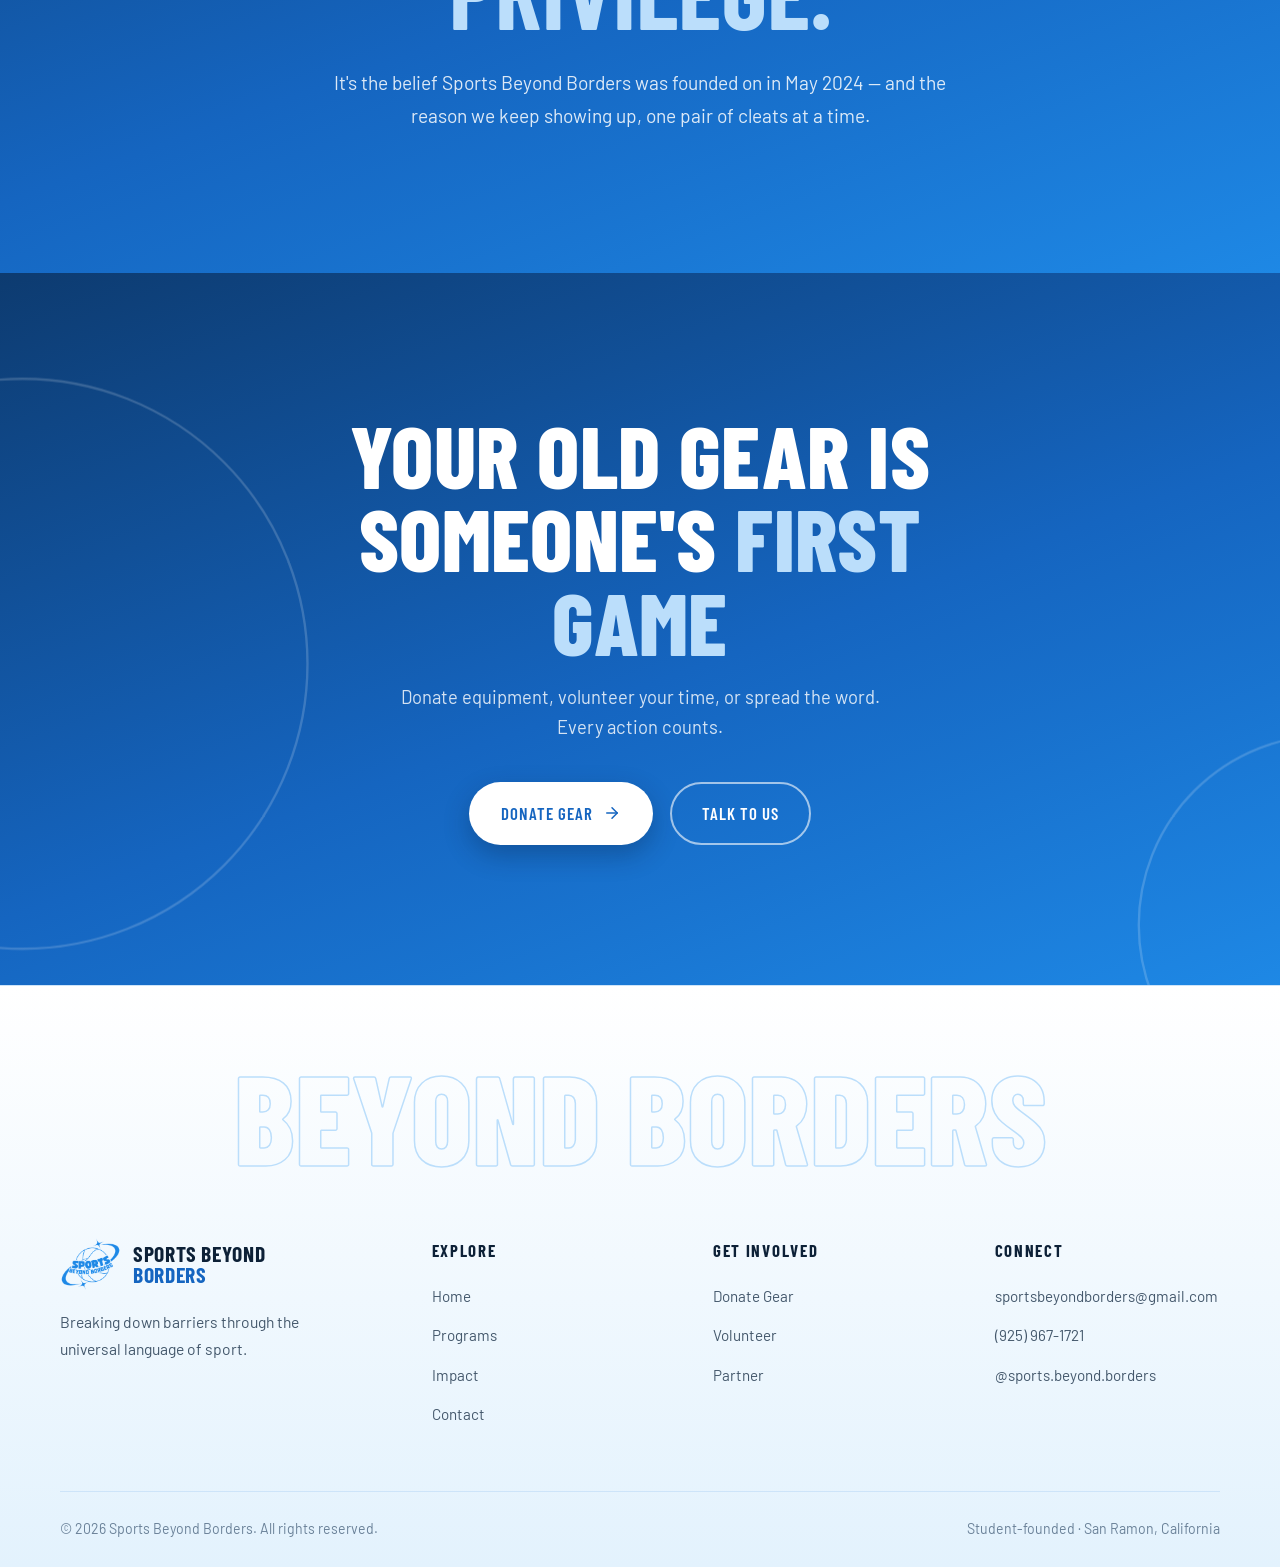
==== commit 60065e00: "Confirm founding month and quote attribution Co-Authored-By: Claude Sonnet 5.5 <noreply@anthropic.co" ====
--- a/index.html
+++ b/index.html
@@ -173,7 +173,7 @@
           <span class="kicker">Our Story</span>
           <h2 class="section-title">Started by high schoolers who live for sports</h2>
           <p>
-            Sports Beyond Borders was founded in 2024 in San Ramon, California, by <strong>high schoolers
+            Sports Beyond Borders was founded in May 2024 in San Ramon, California, by <strong>high schoolers
             with a lifelong background in sports.</strong> We know what it feels like to step onto a field with the
             right gear &mdash; and we believe the lack of equipment should never be the reason a child misses out on sport.
           </p>
@@ -289,7 +289,7 @@
       <div class="container pull-quote reveal">
         <span class="kicker">Our Belief</span>
         <blockquote>Access to play is a right, <em>not a privilege.</em></blockquote>
-        <p class="belief-sub">It's the belief Sports Beyond Borders was founded on in 2024 &mdash; and the reason we keep showing up, one pair of cleats at a time.</p>
+        <p class="belief-sub">It's the belief Sports Beyond Borders was founded on in May 2024 &mdash; and the reason we keep showing up, one pair of cleats at a time.</p>
       </div>
     </section>
 
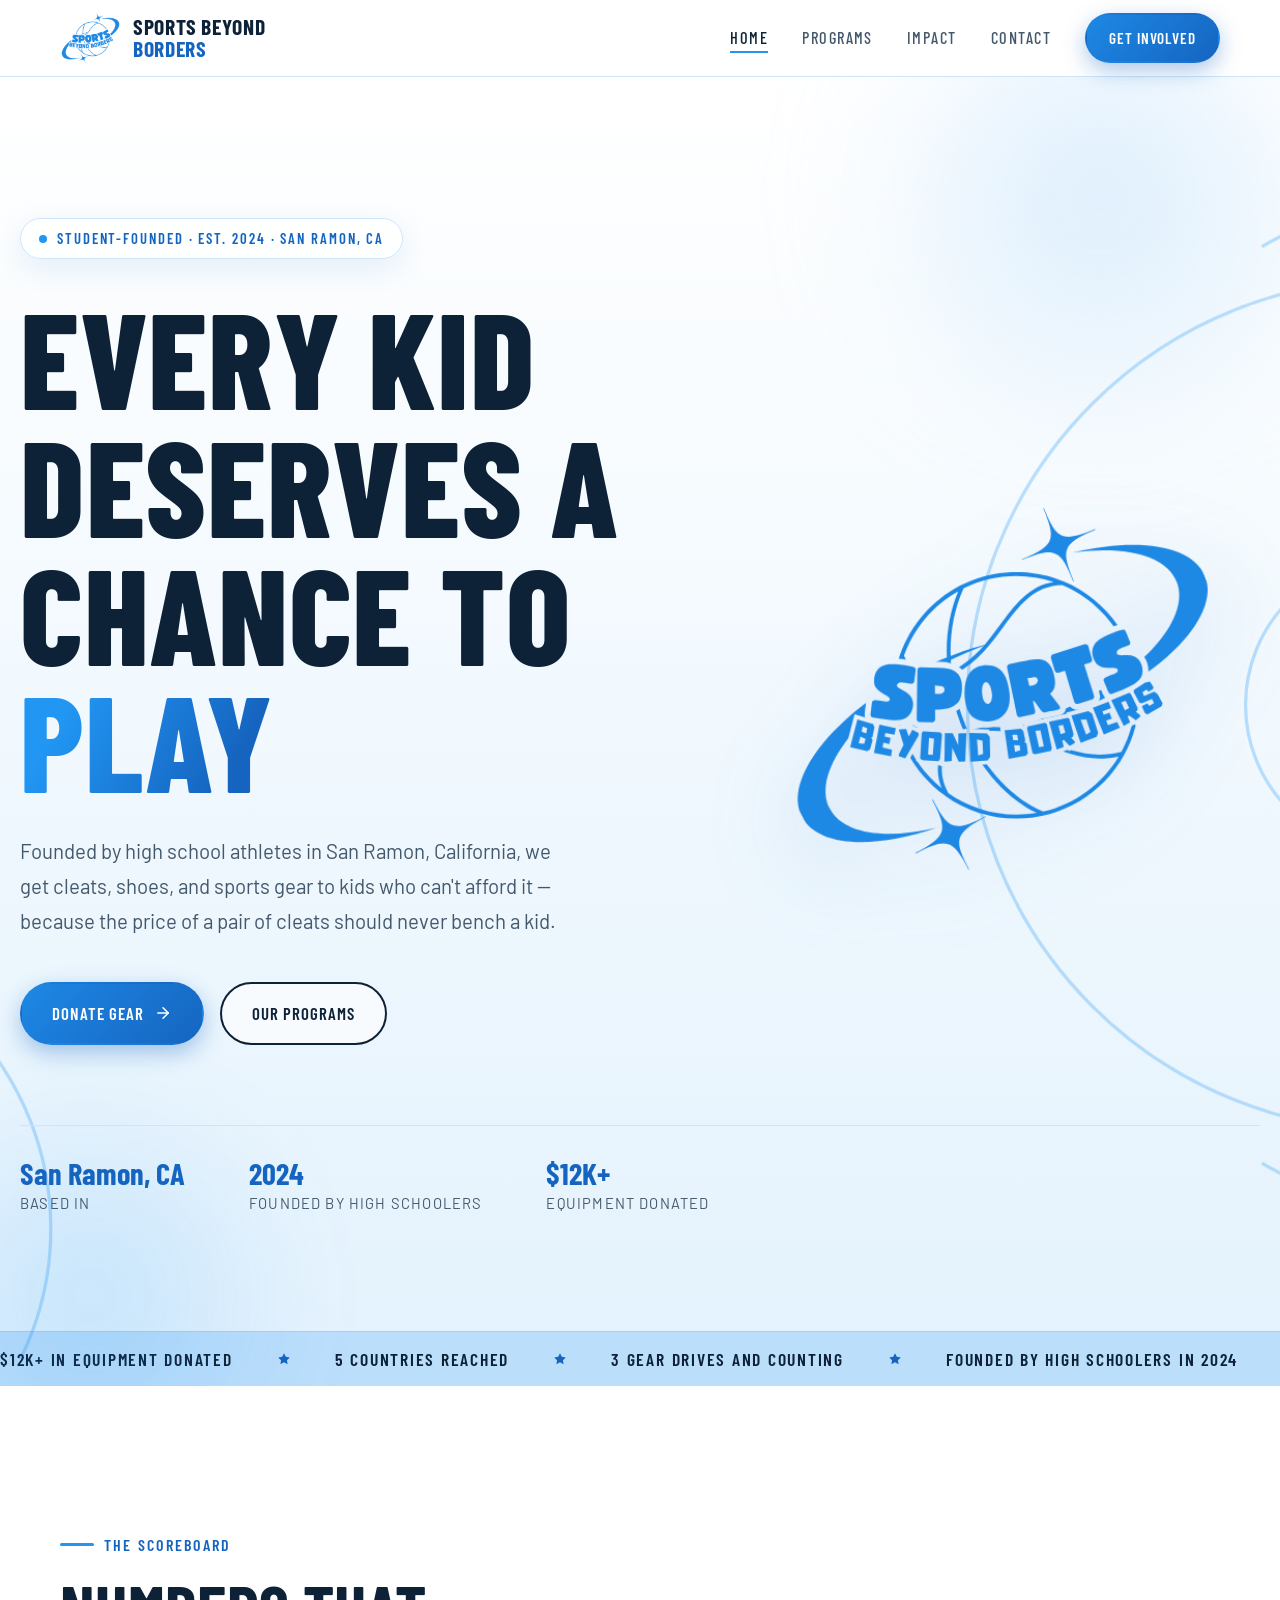
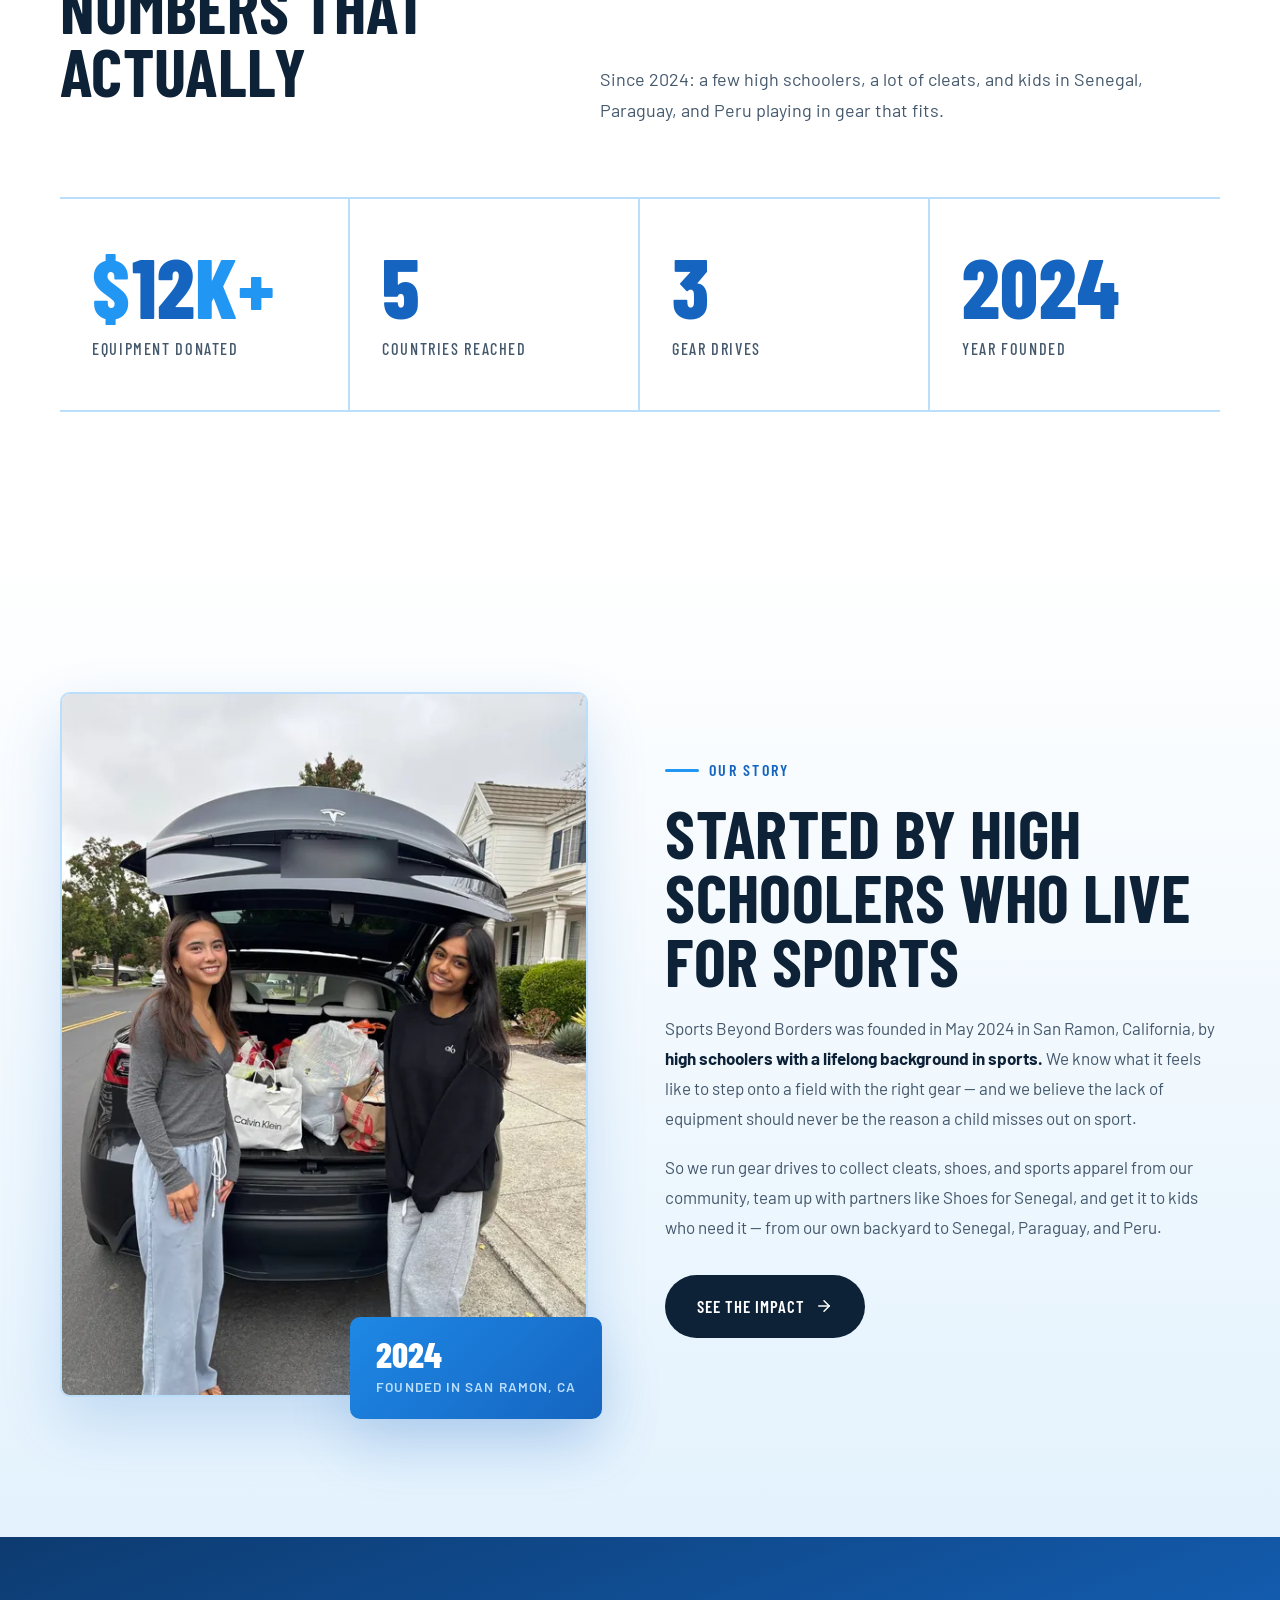
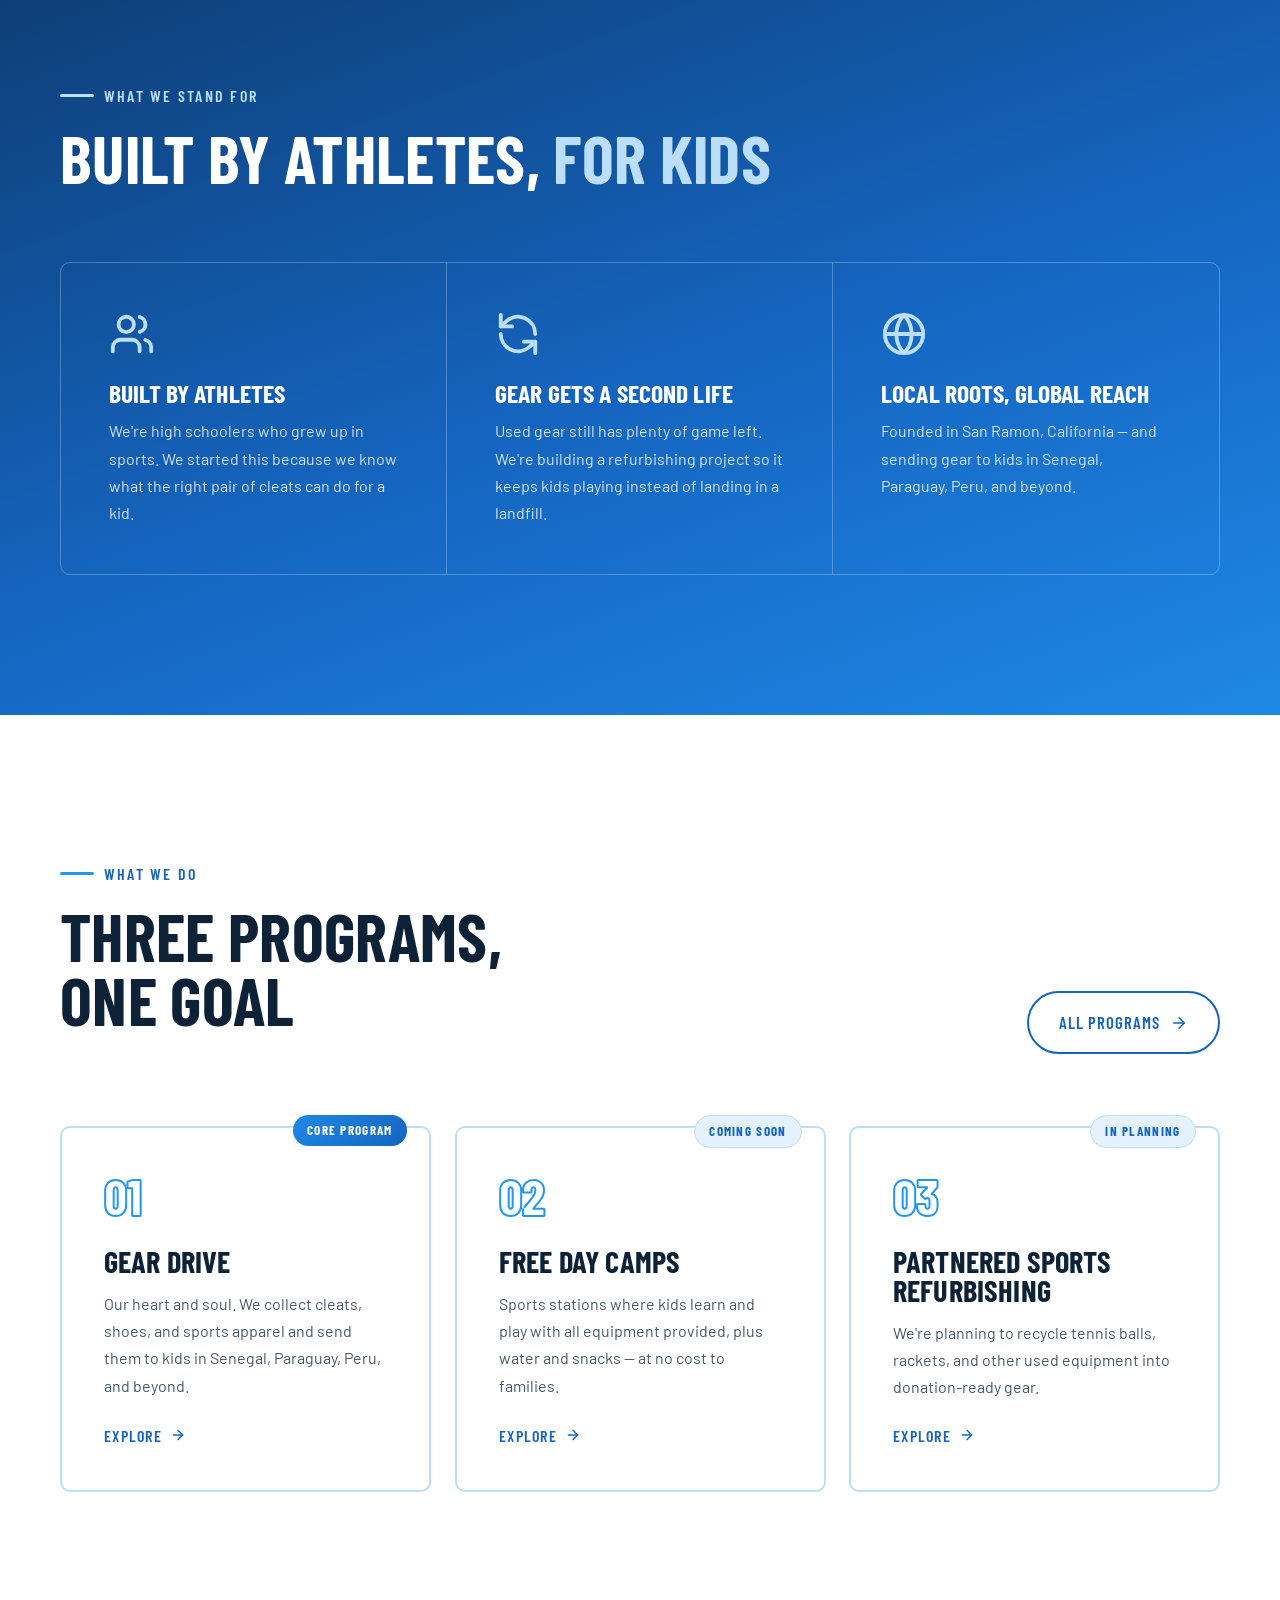
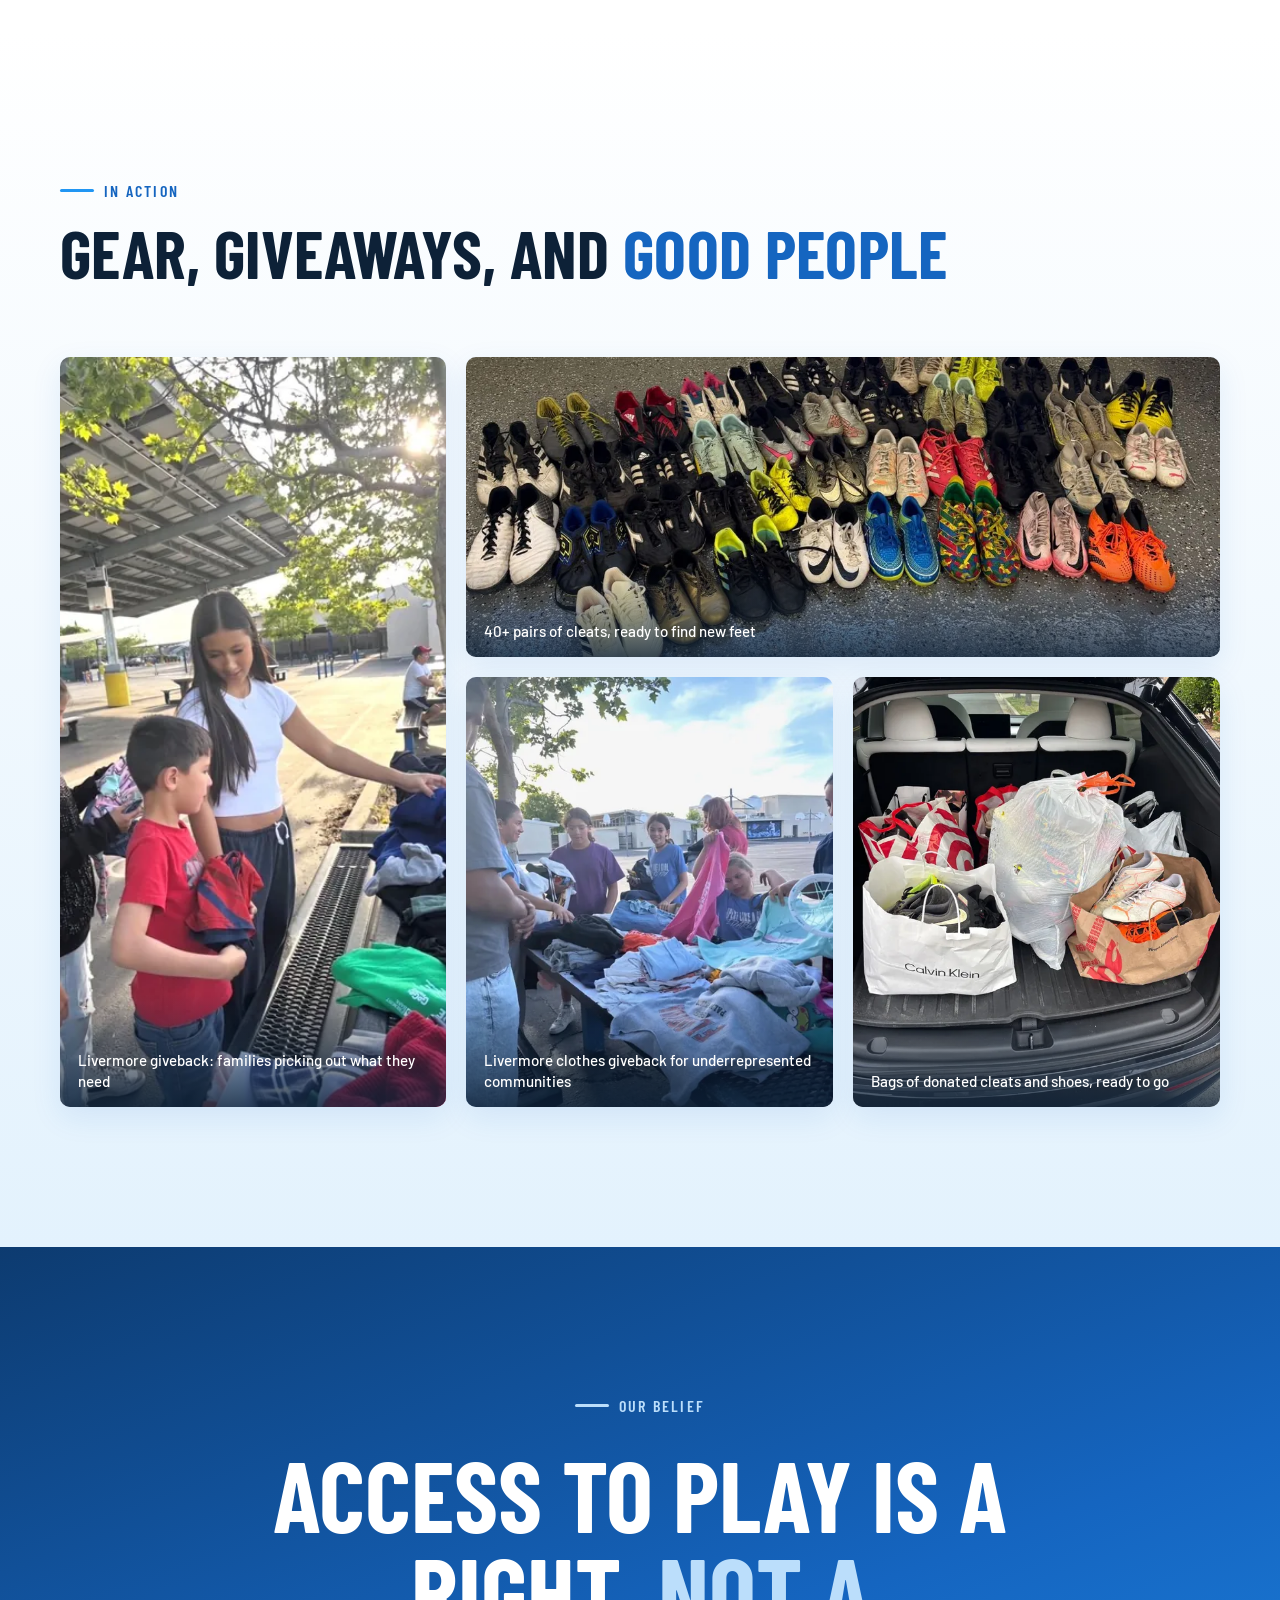
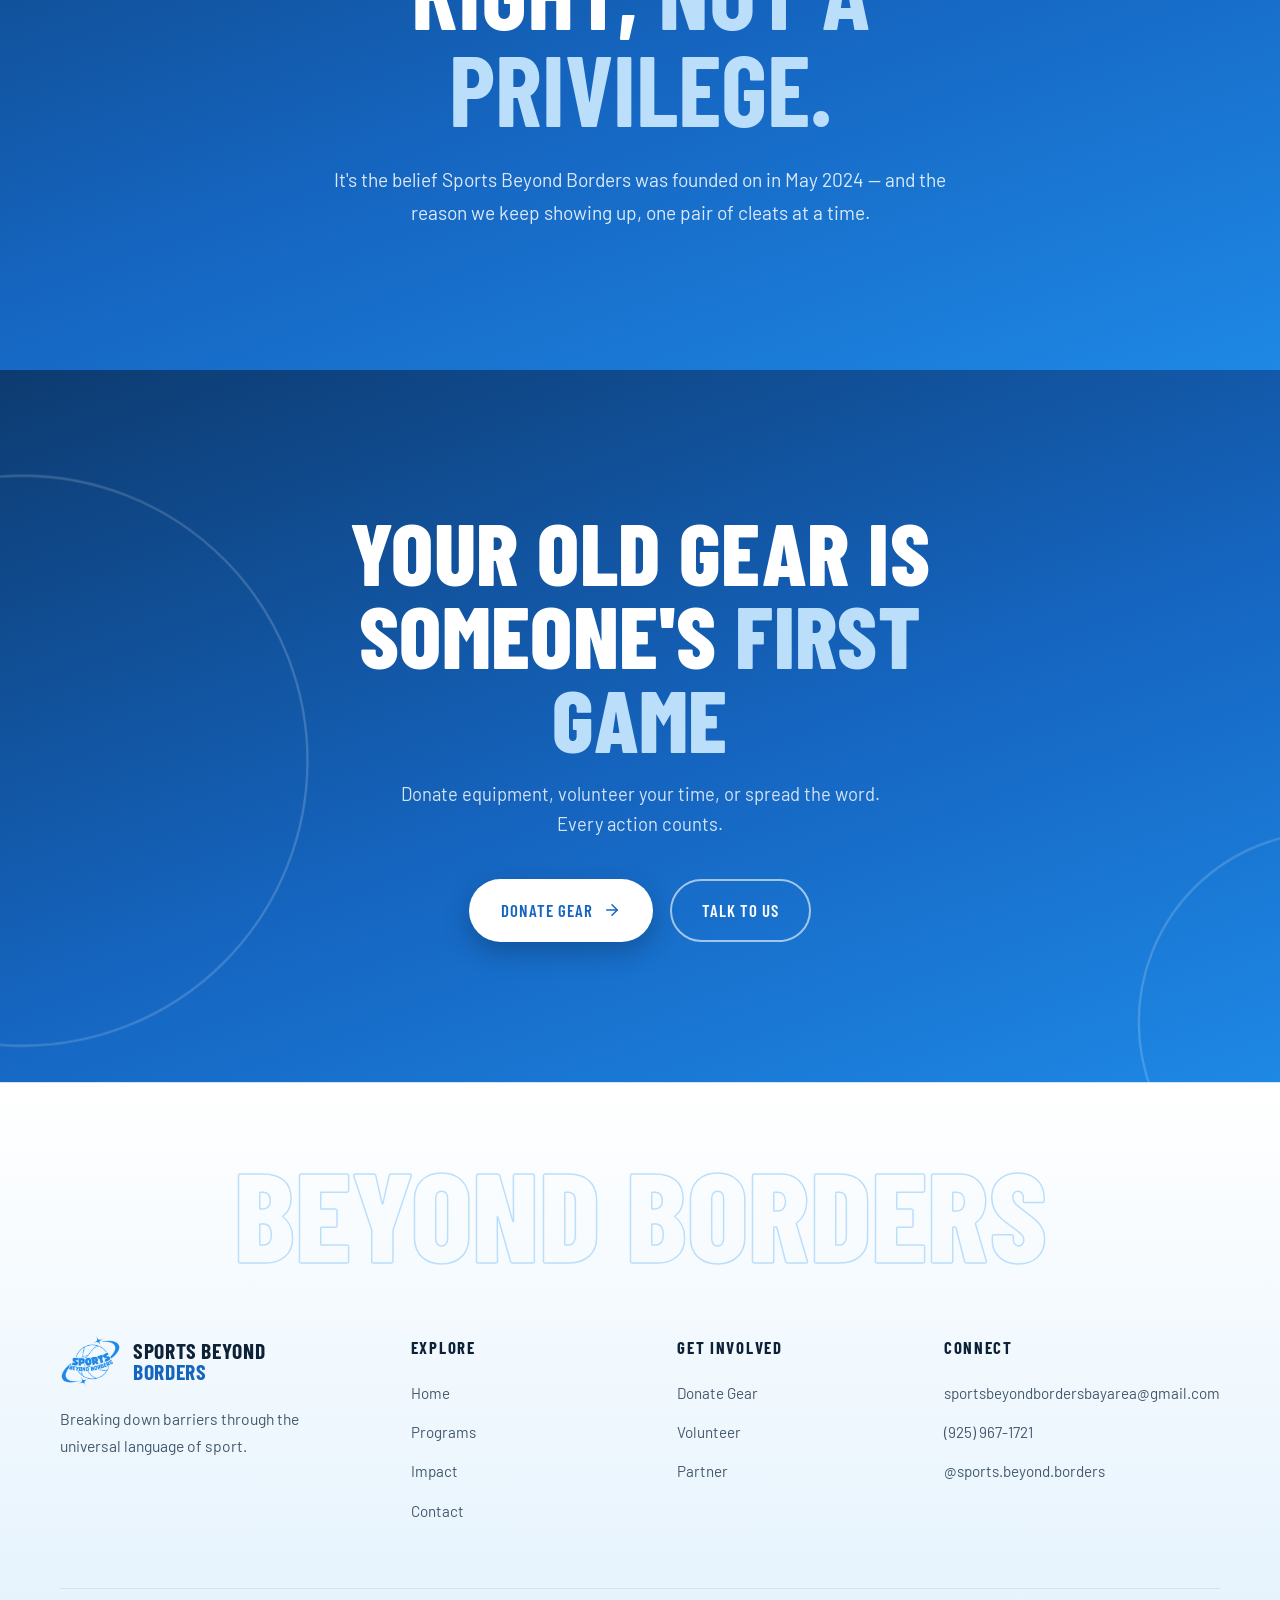
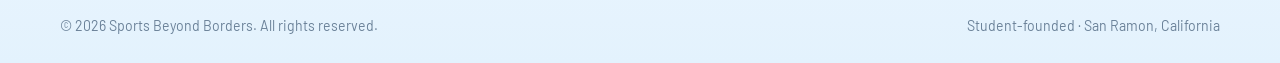
==== commit 1ced79d0: "Fix contact email and replace Nicaragua with Peru The form and all mailto links now use sportsbeyond" ====
--- a/index.html
+++ b/index.html
@@ -134,7 +134,7 @@
             <span class="kicker">The Scoreboard</span>
             <h2 class="section-title">Numbers that<br/>actually <span class="text-outline">matter</span></h2>
           </div>
-          <p class="section-sub">Since 2024: a few high schoolers, a lot of cleats, and kids in Senegal, Paraguay, and Nicaragua playing in gear that fits.</p>
+          <p class="section-sub">Since 2024: a few high schoolers, a lot of cleats, and kids in Senegal, Paraguay, and Peru playing in gear that fits.</p>
         </div>
         <div class="stats-grid">
           <div class="stat-item reveal">
@@ -180,7 +180,7 @@
           <p>
             So we run gear drives to collect cleats, shoes, and sports apparel from our community, team up with
             partners like Shoes for Senegal, and get it to kids who need it &mdash; from our own backyard to
-            Senegal, Paraguay, and Nicaragua.
+            Senegal, Paraguay, and Peru.
           </p>
           <a href="impact.html" class="btn btn-blue" style="margin-top:12px">
             See The Impact
@@ -217,7 +217,7 @@
               <svg viewBox="0 0 24 24" fill="none" stroke="currentColor" stroke-width="2" stroke-linecap="round" stroke-linejoin="round"><circle cx="12" cy="12" r="10"/><path d="M12 2a14.5 14.5 0 0 0 0 20 14.5 14.5 0 0 0 0-20"/><path d="M2 12h20"/></svg>
             </div>
             <h3>Local Roots, Global Reach</h3>
-            <p>Founded in San Ramon, California &mdash; and sending gear to kids in Senegal, Paraguay, Nicaragua, and beyond.</p>
+            <p>Founded in San Ramon, California &mdash; and sending gear to kids in Senegal, Paraguay, Peru, and beyond.</p>
           </div>
         </div>
       </div>
@@ -241,7 +241,7 @@
             <span class="program-tag">Core Program</span>
             <span class="program-num">01</span>
             <h3>Gear Drive</h3>
-            <p>Our heart and soul. We collect cleats, shoes, and sports apparel and send them to kids in Senegal, Paraguay, Nicaragua, and beyond.</p>
+            <p>Our heart and soul. We collect cleats, shoes, and sports apparel and send them to kids in Senegal, Paraguay, Peru, and beyond.</p>
             <span class="program-link">Explore
               <svg viewBox="0 0 24 24" fill="none" stroke="currentColor" stroke-width="2" stroke-linecap="round" stroke-linejoin="round" aria-hidden="true"><path d="M5 12h14"/><path d="m12 5 7 7-7 7"/></svg>
             </span>
@@ -346,7 +346,7 @@
         <div class="footer-col">
           <h4>Connect</h4>
           <ul>
-            <li><a href="mailto:sportsbeyondborders@gmail.com">sportsbeyondborders@gmail.com</a></li>
+            <li><a href="mailto:sportsbeyondbordersbayarea@gmail.com">sportsbeyondbordersbayarea@gmail.com</a></li>
             <li><a href="tel:+19259671721">(925) 967-1721</a></li>
             <li><a href="https://www.instagram.com/sports.beyond.borders/" target="_blank" rel="noopener" aria-label="Instagram: @sports.beyond.borders">@sports.beyond.borders</a></li>
           </ul>
--- a/styles.css
+++ b/styles.css
@@ -641,7 +641,7 @@
   border-radius: var(--radius);
   overflow: hidden;
   position: relative;
-  aspect-ratio: 4 / 4.6;
+  aspect-ratio: 3 / 4;
   box-shadow: var(--shadow-lg);
 }
 .story-panel svg { width: 100%; height: 100%; }
@@ -1307,7 +1307,7 @@
 .mosaic .m-tall { grid-row: 1 / span 2; }
 .mosaic .m-wide { grid-column: 2 / span 2; }
 
-.story-panel img { width: 100%; height: 100%; object-fit: cover; object-position: 50% 32%; }
+.story-panel img { width: 100%; height: 100%; object-fit: cover; object-position: 50% 50%; }
 .pd-visual.photo-frame { aspect-ratio: auto; background: none; }
 .pd-visual.photo-frame img { width: 100%; height: auto; display: block; }
 
